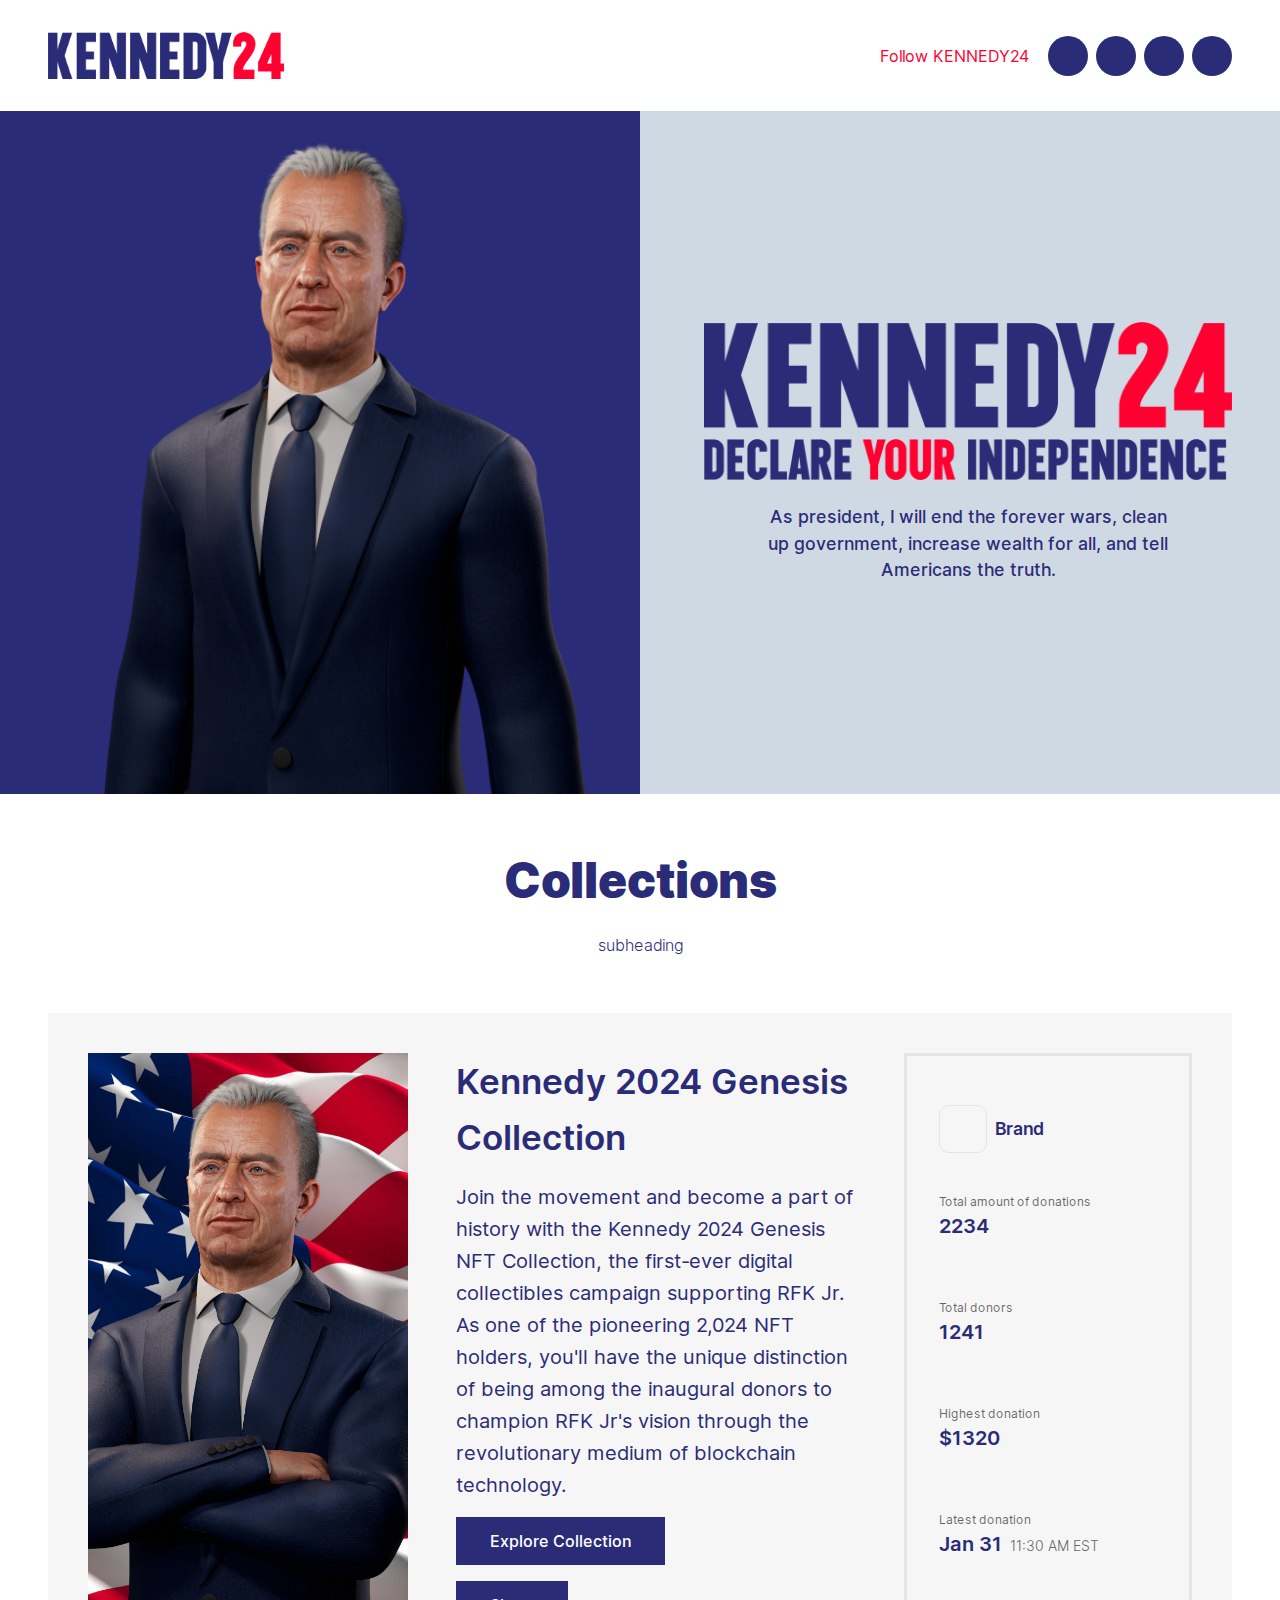
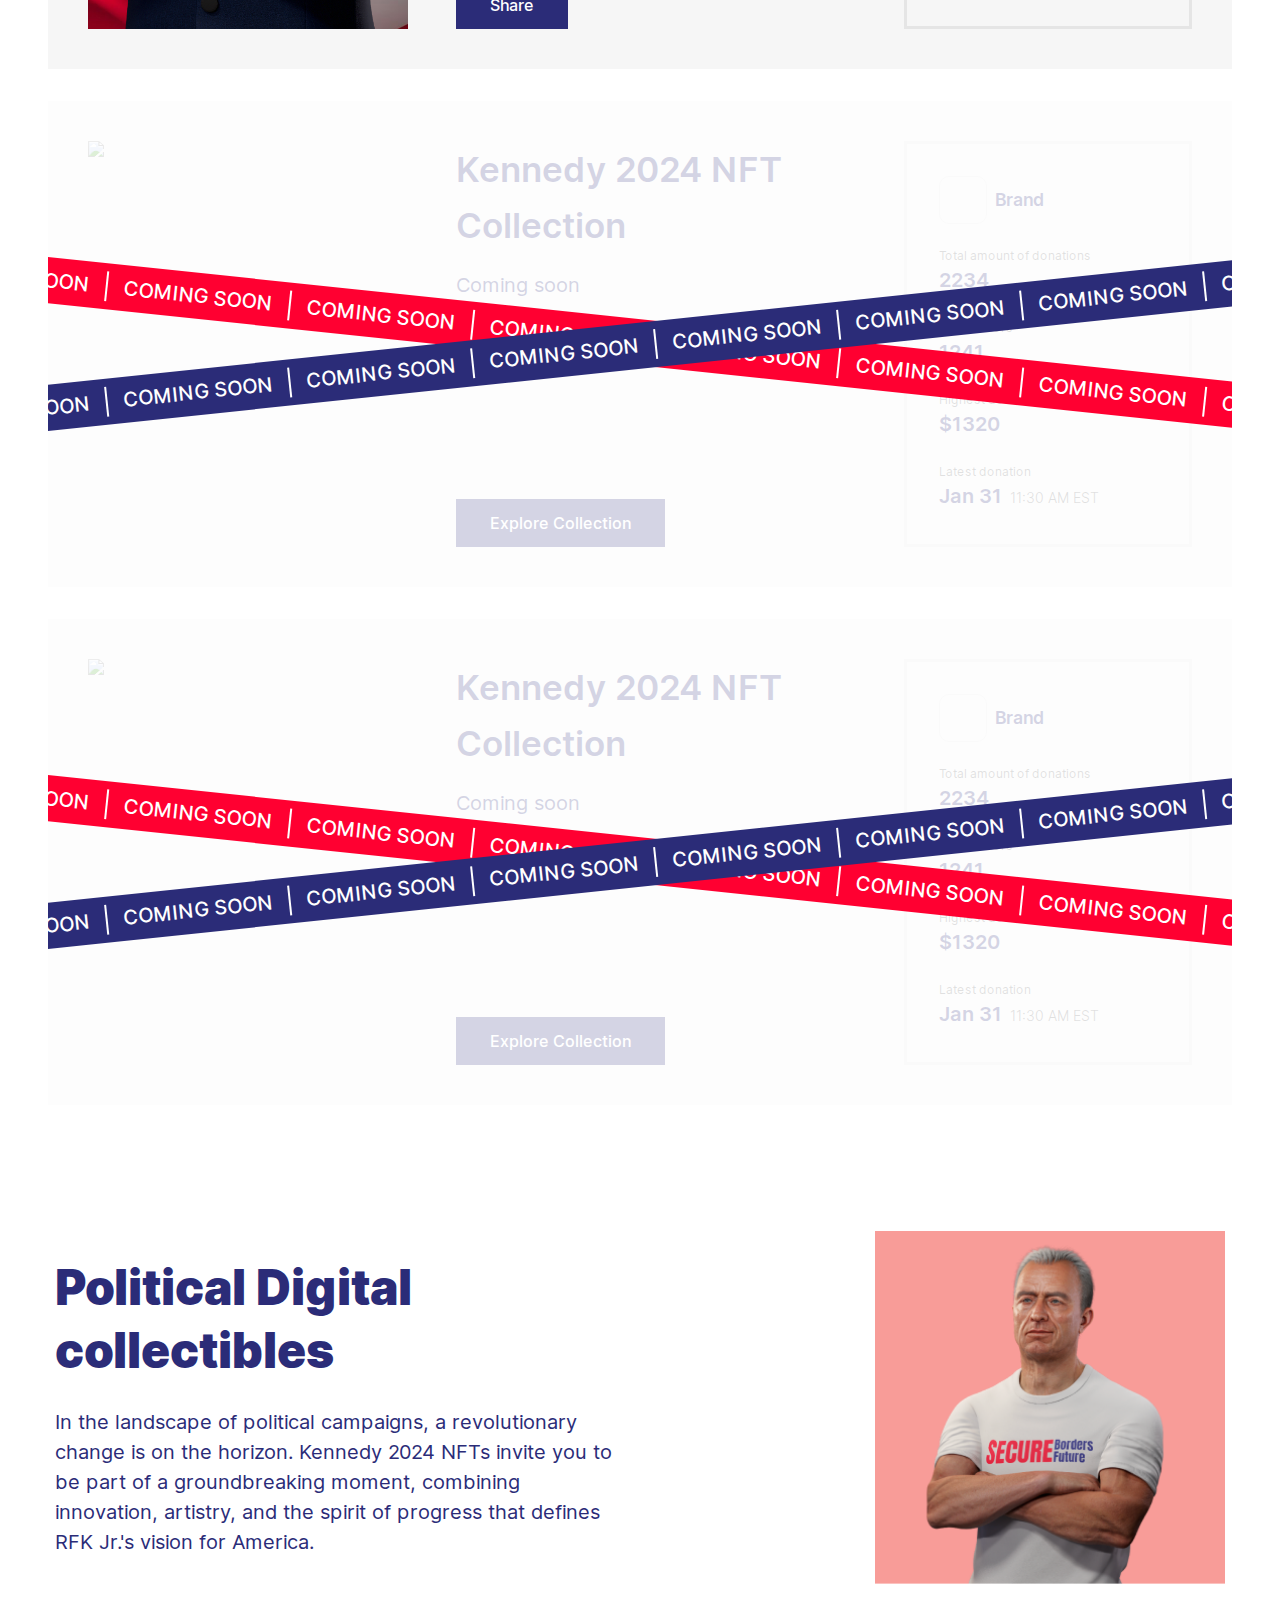
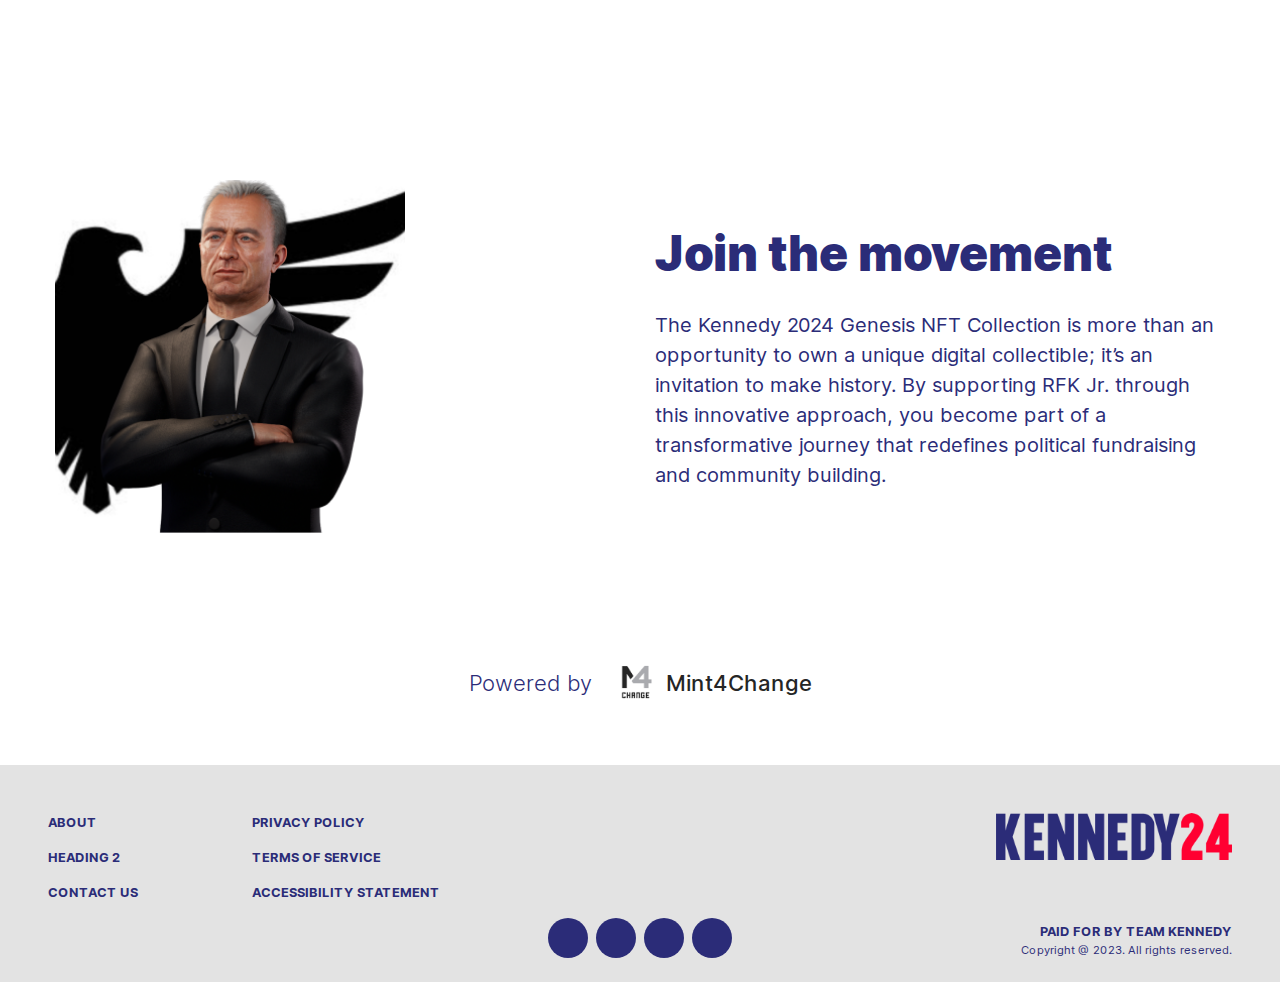
==== index.html @ bbcac697 "initial code" ====
<!DOCTYPE html>
<html lang="en">
<!-- Mirrored from kennedy24.mint4change.com/ by HTTrack Website Copier/3.x [XR&CO'2014], Mon, 29 Jul 2024 08:43:00 GMT -->
<!-- Added by HTTrack -->
<meta http-equiv="content-type" content="text/html;charset=utf-8" /><!-- /Added by HTTrack -->

<head>
    <meta charSet="utf-8" />
    <meta name="viewport" content="width=device-width, initial-scale=1" />
    <link rel="stylesheet" href="_next/static/css/3698d9b2a429bd97.css" data-precedence="next" />
    <title>Kennedy24</title>
    <meta name="description" content="Declare your independence" />
    <link rel="icon" href="favicon.ico" type="image/x-icon" sizes="16x16" />
    <meta name="next-size-adjust" />
</head>

<body class="__className_aaf875">
    <div>
        <header class="py-8 shadow-[0px_0.8px_12px_#DEE2E6] sm:py-4">
            <div class="container flex items-center justify-between"><a href="index.html"><img alt="Logo" loading="lazy"
                        width="236" height="47" decoding="async" data-nimg="1" class="sm:h-8 sm:w-40"
                        style="color:transparent"
                        srcSet="images/logo.png"
                        src="images/logo.png" /></a>
                <div class="flex items-center gap-[18px] sm:flex-col-reverse sm:gap-2">
                    <p class="text-red sm:text-[10px]">Follow KENNEDY24</p>
                    <ul class="flex gap-2 sm:gap-1.5">
                        <li><a class="flex h-10 w-10 items-center justify-center rounded-full bg-primary sm:h-[26px] sm:w-[26px]"
                                target="_blank" href="https://instagram.com/"><span></span></a></li>
                        <li><a class="flex h-10 w-10 items-center justify-center rounded-full bg-primary sm:h-[26px] sm:w-[26px]"
                                target="_blank" href="https://facebook.com/"><span></span></a></li>
                        <li><a class="flex h-10 w-10 items-center justify-center rounded-full bg-primary sm:h-[26px] sm:w-[26px]"
                                target="_blank" href="https://tiktok.com/"><span></span></a></li>
                        <li><a class="flex h-10 w-10 items-center justify-center rounded-full bg-primary sm:h-[26px] sm:w-[26px]"
                                target="_blank" href="https://youtube.com/"><span></span></a></li>
                    </ul>
                </div>
            </div>
        </header>
        <div>
            <section class="relative grid grid-cols-2 sm:grid-cols-1"><img alt="Hero" loading="lazy" width="920"
                    height="912" decoding="async" data-nimg="1" class="w-full" style="color:transparent;background-color: #2B2C78;"
                    srcSet="images/main-hero.png"
                    src="images/main-hero.png" />
                <div class="flex items-center justify-end bg-accent-slate p-12 sm:justify-center sm:p-6">
                    <div class="flex flex-col items-center gap-6"><img alt="Declare Logo" loading="lazy" width="528"
                            height="158" decoding="async" data-nimg="1" style="color:transparent"
                            srcSet="images/hero-logo.png"
                            src="images/hero-logo.png" />
                        <p class="mx-auto max-w-[413px] text-center text-[17.6px] font-medium text-primary">As
                            president, I will end the forever wars, clean up government, increase wealth for all, and
                            tell Americans the truth.</p>
                    </div>
                </div>
            </section>
            <section class="container space-y-14 py-14 sm:py-20">
                <div class="space-y-5">
                    <h1>Collections</h1>
                    <p class="text-center font-light text-primary">subheading</p>
                </div>
                <div class="space-y-8">
                    <div class="relative flex gap-12 bg-gray-400 p-10 lg:flex-col md:px-4 md:-mx-4">
                        <div class="flex gap-12 md:flex-col"><img alt="collection" loading="lazy" width="1094"
                                height="1086" decoding="async" data-nimg="1"
                                class="aspect-[0.8] w-80 flex-shrink-0 object-cover md:mx-auto"
                                style="color:transparent"
                                srcSet="images/main-product.png"
                                src="images/main-product.png" />
                            <div class="flex flex-col gap-4">
                                <p class="text-[35px] font-semibold !leading-[1.6] text-primary">Kennedy 2024 Genesis
                                    Collection</p>
                                <p class="text-xl !leading-[1.6] text-primary">Join the movement and become a part of
                                    history with the Kennedy 2024 Genesis NFT Collection, the first-ever digital
                                    collectibles campaign supporting RFK Jr. As one of the pioneering 2,024 NFT holders,
                                    you&#x27;ll have the unique distinction of being among the inaugural donors to
                                    champion RFK Jr&#x27;s vision through the revolutionary medium of blockchain
                                    technology.</p>
                                <div class="mt-auto space-y-4">
                                    <div class="flex gap-8 md:gap-2"><a class="btn-primary whitespace-nowrap"
                                            href="collections/1.html">Explore Collection</a></div>
                                            <div class="flex gap-8 md:gap-2"><a class="btn-primary whitespace-nowrap"
                                                href="collections/1.html">Share</a></div>
                                </div>
                            </div>
                        </div>
                        <div
                            class="grid w-full max-w-72 flex-shrink-0 gap-6 border-[3px] border-gray-500 p-8 lg:max-w-none lg:grid-cols-2 md:px-4 md:gap-4">
                            <div class="flex items-center gap-2 lg:col-span-2">
                                <div class="h-12 w-12 rounded-[10px] border border-gray-500"></div>
                                <p class="text-[1.1rem] font-semibold text-primary">Brand</p>
                            </div>
                            <div>
                                <p class="attr-title">Total amount of donations</p>
                                <p class="attr-description">2234</p>
                            </div>
                            <div>
                                <p class="attr-title">Total donors</p>
                                <p class="attr-description">1241</p>
                            </div>
                            <div>
                                <p class="attr-title">Highest donation</p>
                                <p class="attr-description">$1320</p>
                            </div>
                            <div>
                                <p class="attr-title">Latest donation</p>
                                <div class="flex items-baseline gap-2">
                                    <p class="attr-description">Jan 31</p>
                                    <p class="text-sm font-light text-[#666]">11:30 AM EST</p>
                                </div>
                            </div>
                        </div>
                    </div>
                    <div class="relative flex gap-12 bg-gray-400 p-10 lg:flex-col md:px-4 md:-mx-4">
                        <div class="absolute inset-0 z-10 overflow-hidden bg-white/80">
                            <div
                                class="absolute top-1/2 flex -translate-x-1/3 -translate-y-1/2 gap-4 py-2 rotate-6 bg-red">
                                <p class="whitespace-nowrap text-[1.25rem] font-medium text-white">COMING SOON</p>
                                <p
                                    class="whitespace-nowrap text-[1.25rem] font-medium text-white border-l-2 border-white pl-4">
                                    COMING SOON</p>
                                <p
                                    class="whitespace-nowrap text-[1.25rem] font-medium text-white border-l-2 border-white pl-4">
                                    COMING SOON</p>
                                <p
                                    class="whitespace-nowrap text-[1.25rem] font-medium text-white border-l-2 border-white pl-4">
                                    COMING SOON</p>
                                <p
                                    class="whitespace-nowrap text-[1.25rem] font-medium text-white border-l-2 border-white pl-4">
                                    COMING SOON</p>
                                <p
                                    class="whitespace-nowrap text-[1.25rem] font-medium text-white border-l-2 border-white pl-4">
                                    COMING SOON</p>
                                <p
                                    class="whitespace-nowrap text-[1.25rem] font-medium text-white border-l-2 border-white pl-4">
                                    COMING SOON</p>
                                <p
                                    class="whitespace-nowrap text-[1.25rem] font-medium text-white border-l-2 border-white pl-4">
                                    COMING SOON</p>
                                <p
                                    class="whitespace-nowrap text-[1.25rem] font-medium text-white border-l-2 border-white pl-4">
                                    COMING SOON</p>
                                <p
                                    class="whitespace-nowrap text-[1.25rem] font-medium text-white border-l-2 border-white pl-4">
                                    COMING SOON</p>
                                <p
                                    class="whitespace-nowrap text-[1.25rem] font-medium text-white border-l-2 border-white pl-4">
                                    COMING SOON</p>
                                <p
                                    class="whitespace-nowrap text-[1.25rem] font-medium text-white border-l-2 border-white pl-4">
                                    COMING SOON</p>
                                <p
                                    class="whitespace-nowrap text-[1.25rem] font-medium text-white border-l-2 border-white pl-4">
                                    COMING SOON</p>
                                <p
                                    class="whitespace-nowrap text-[1.25rem] font-medium text-white border-l-2 border-white pl-4">
                                    COMING SOON</p>
                                <p
                                    class="whitespace-nowrap text-[1.25rem] font-medium text-white border-l-2 border-white pl-4">
                                    COMING SOON</p>
                                <p
                                    class="whitespace-nowrap text-[1.25rem] font-medium text-white border-l-2 border-white pl-4">
                                    COMING SOON</p>
                                <p
                                    class="whitespace-nowrap text-[1.25rem] font-medium text-white border-l-2 border-white pl-4">
                                    COMING SOON</p>
                                <p
                                    class="whitespace-nowrap text-[1.25rem] font-medium text-white border-l-2 border-white pl-4">
                                    COMING SOON</p>
                                <p
                                    class="whitespace-nowrap text-[1.25rem] font-medium text-white border-l-2 border-white pl-4">
                                    COMING SOON</p>
                                <p
                                    class="whitespace-nowrap text-[1.25rem] font-medium text-white border-l-2 border-white pl-4">
                                    COMING SOON</p>
                            </div>
                            <div
                                class="absolute top-1/2 flex -translate-x-1/3 -translate-y-1/2 gap-4 py-2 -rotate-6 bg-primary">
                                <p class="whitespace-nowrap text-[1.25rem] font-medium text-white">COMING SOON</p>
                                <p
                                    class="whitespace-nowrap text-[1.25rem] font-medium text-white border-l-2 border-white pl-4">
                                    COMING SOON</p>
                                <p
                                    class="whitespace-nowrap text-[1.25rem] font-medium text-white border-l-2 border-white pl-4">
                                    COMING SOON</p>
                                <p
                                    class="whitespace-nowrap text-[1.25rem] font-medium text-white border-l-2 border-white pl-4">
                                    COMING SOON</p>
                                <p
                                    class="whitespace-nowrap text-[1.25rem] font-medium text-white border-l-2 border-white pl-4">
                                    COMING SOON</p>
                                <p
                                    class="whitespace-nowrap text-[1.25rem] font-medium text-white border-l-2 border-white pl-4">
                                    COMING SOON</p>
                                <p
                                    class="whitespace-nowrap text-[1.25rem] font-medium text-white border-l-2 border-white pl-4">
                                    COMING SOON</p>
                                <p
                                    class="whitespace-nowrap text-[1.25rem] font-medium text-white border-l-2 border-white pl-4">
                                    COMING SOON</p>
                                <p
                                    class="whitespace-nowrap text-[1.25rem] font-medium text-white border-l-2 border-white pl-4">
                                    COMING SOON</p>
                                <p
                                    class="whitespace-nowrap text-[1.25rem] font-medium text-white border-l-2 border-white pl-4">
                                    COMING SOON</p>
                                <p
                                    class="whitespace-nowrap text-[1.25rem] font-medium text-white border-l-2 border-white pl-4">
                                    COMING SOON</p>
                                <p
                                    class="whitespace-nowrap text-[1.25rem] font-medium text-white border-l-2 border-white pl-4">
                                    COMING SOON</p>
                                <p
                                    class="whitespace-nowrap text-[1.25rem] font-medium text-white border-l-2 border-white pl-4">
                                    COMING SOON</p>
                                <p
                                    class="whitespace-nowrap text-[1.25rem] font-medium text-white border-l-2 border-white pl-4">
                                    COMING SOON</p>
                                <p
                                    class="whitespace-nowrap text-[1.25rem] font-medium text-white border-l-2 border-white pl-4">
                                    COMING SOON</p>
                                <p
                                    class="whitespace-nowrap text-[1.25rem] font-medium text-white border-l-2 border-white pl-4">
                                    COMING SOON</p>
                                <p
                                    class="whitespace-nowrap text-[1.25rem] font-medium text-white border-l-2 border-white pl-4">
                                    COMING SOON</p>
                                <p
                                    class="whitespace-nowrap text-[1.25rem] font-medium text-white border-l-2 border-white pl-4">
                                    COMING SOON</p>
                                <p
                                    class="whitespace-nowrap text-[1.25rem] font-medium text-white border-l-2 border-white pl-4">
                                    COMING SOON</p>
                                <p
                                    class="whitespace-nowrap text-[1.25rem] font-medium text-white border-l-2 border-white pl-4">
                                    COMING SOON</p>
                            </div>
                        </div>
                        <div class="flex gap-12 md:flex-col"><img alt="collection" loading="lazy" width="599"
                                height="464" decoding="async" data-nimg="1"
                                class="aspect-[0.8] w-80 flex-shrink-0 object-cover md:mx-auto"
                                style="color:transparent"
                                srcSet="/_next/image?url=%2F_next%2Fstatic%2Fmedia%2Fpreview.453eca14.png&amp;w=640&amp;q=75 1x, /_next/image?url=%2F_next%2Fstatic%2Fmedia%2Fpreview.453eca14.png&amp;w=1200&amp;q=75 2x"
                                src="_next/preview686d.png?url=%2F_next%2Fstatic%2Fmedia%2Fpreview.453eca14.png&amp;w=1200&amp;q=75" />
                            <div class="flex flex-col gap-4">
                                <p class="text-[35px] font-semibold !leading-[1.6] text-primary">Kennedy 2024 NFT Collection
                                </p>
                                <p class="text-xl !leading-[1.6] text-primary">Coming soon</p>
                                <div class="mt-auto space-y-4">
                                    <div class="flex gap-8 md:gap-2"><a class="btn-primary whitespace-nowrap"
                                            href="collections/1.html">Explore Collection</a></div>
                                </div>
                            </div>
                        </div>
                        <div
                            class="grid w-full max-w-72 flex-shrink-0 gap-6 border-[3px] border-gray-500 p-8 lg:max-w-none lg:grid-cols-2 md:px-4 md:gap-4">
                            <div class="flex items-center gap-2 lg:col-span-2">
                                <div class="h-12 w-12 rounded-[10px] border border-gray-500"></div>
                                <p class="text-[1.1rem] font-semibold text-primary">Brand</p>
                            </div>
                            <div>
                                <p class="attr-title">Total amount of donations</p>
                                <p class="attr-description">2234</p>
                            </div>
                            <div>
                                <p class="attr-title">Total donors</p>
                                <p class="attr-description">1241</p>
                            </div>
                            <div>
                                <p class="attr-title">Highest donation</p>
                                <p class="attr-description">$1320</p>
                            </div>
                            <div>
                                <p class="attr-title">Latest donation</p>
                                <div class="flex items-baseline gap-2">
                                    <p class="attr-description">Jan 31</p>
                                    <p class="text-sm font-light text-[#666]">11:30 AM EST</p>
                                </div>
                            </div>
                        </div>
                    </div>
                    <div class="relative flex gap-12 bg-gray-400 p-10 lg:flex-col md:px-4 md:-mx-4">
                        <div class="absolute inset-0 z-10 overflow-hidden bg-white/80">
                            <div
                                class="absolute top-1/2 flex -translate-x-1/3 -translate-y-1/2 gap-4 py-2 rotate-6 bg-red">
                                <p class="whitespace-nowrap text-[1.25rem] font-medium text-white">COMING SOON</p>
                                <p
                                    class="whitespace-nowrap text-[1.25rem] font-medium text-white border-l-2 border-white pl-4">
                                    COMING SOON</p>
                                <p
                                    class="whitespace-nowrap text-[1.25rem] font-medium text-white border-l-2 border-white pl-4">
                                    COMING SOON</p>
                                <p
                                    class="whitespace-nowrap text-[1.25rem] font-medium text-white border-l-2 border-white pl-4">
                                    COMING SOON</p>
                                <p
                                    class="whitespace-nowrap text-[1.25rem] font-medium text-white border-l-2 border-white pl-4">
                                    COMING SOON</p>
                                <p
                                    class="whitespace-nowrap text-[1.25rem] font-medium text-white border-l-2 border-white pl-4">
                                    COMING SOON</p>
                                <p
                                    class="whitespace-nowrap text-[1.25rem] font-medium text-white border-l-2 border-white pl-4">
                                    COMING SOON</p>
                                <p
                                    class="whitespace-nowrap text-[1.25rem] font-medium text-white border-l-2 border-white pl-4">
                                    COMING SOON</p>
                                <p
                                    class="whitespace-nowrap text-[1.25rem] font-medium text-white border-l-2 border-white pl-4">
                                    COMING SOON</p>
                                <p
                                    class="whitespace-nowrap text-[1.25rem] font-medium text-white border-l-2 border-white pl-4">
                                    COMING SOON</p>
                                <p
                                    class="whitespace-nowrap text-[1.25rem] font-medium text-white border-l-2 border-white pl-4">
                                    COMING SOON</p>
                                <p
                                    class="whitespace-nowrap text-[1.25rem] font-medium text-white border-l-2 border-white pl-4">
                                    COMING SOON</p>
                                <p
                                    class="whitespace-nowrap text-[1.25rem] font-medium text-white border-l-2 border-white pl-4">
                                    COMING SOON</p>
                                <p
                                    class="whitespace-nowrap text-[1.25rem] font-medium text-white border-l-2 border-white pl-4">
                                    COMING SOON</p>
                                <p
                                    class="whitespace-nowrap text-[1.25rem] font-medium text-white border-l-2 border-white pl-4">
                                    COMING SOON</p>
                                <p
                                    class="whitespace-nowrap text-[1.25rem] font-medium text-white border-l-2 border-white pl-4">
                                    COMING SOON</p>
                                <p
                                    class="whitespace-nowrap text-[1.25rem] font-medium text-white border-l-2 border-white pl-4">
                                    COMING SOON</p>
                                <p
                                    class="whitespace-nowrap text-[1.25rem] font-medium text-white border-l-2 border-white pl-4">
                                    COMING SOON</p>
                                <p
                                    class="whitespace-nowrap text-[1.25rem] font-medium text-white border-l-2 border-white pl-4">
                                    COMING SOON</p>
                                <p
                                    class="whitespace-nowrap text-[1.25rem] font-medium text-white border-l-2 border-white pl-4">
                                    COMING SOON</p>
                            </div>
                            <div
                                class="absolute top-1/2 flex -translate-x-1/3 -translate-y-1/2 gap-4 py-2 -rotate-6 bg-primary">
                                <p class="whitespace-nowrap text-[1.25rem] font-medium text-white">COMING SOON</p>
                                <p
                                    class="whitespace-nowrap text-[1.25rem] font-medium text-white border-l-2 border-white pl-4">
                                    COMING SOON</p>
                                <p
                                    class="whitespace-nowrap text-[1.25rem] font-medium text-white border-l-2 border-white pl-4">
                                    COMING SOON</p>
                                <p
                                    class="whitespace-nowrap text-[1.25rem] font-medium text-white border-l-2 border-white pl-4">
                                    COMING SOON</p>
                                <p
                                    class="whitespace-nowrap text-[1.25rem] font-medium text-white border-l-2 border-white pl-4">
                                    COMING SOON</p>
                                <p
                                    class="whitespace-nowrap text-[1.25rem] font-medium text-white border-l-2 border-white pl-4">
                                    COMING SOON</p>
                                <p
                                    class="whitespace-nowrap text-[1.25rem] font-medium text-white border-l-2 border-white pl-4">
                                    COMING SOON</p>
                                <p
                                    class="whitespace-nowrap text-[1.25rem] font-medium text-white border-l-2 border-white pl-4">
                                    COMING SOON</p>
                                <p
                                    class="whitespace-nowrap text-[1.25rem] font-medium text-white border-l-2 border-white pl-4">
                                    COMING SOON</p>
                                <p
                                    class="whitespace-nowrap text-[1.25rem] font-medium text-white border-l-2 border-white pl-4">
                                    COMING SOON</p>
                                <p
                                    class="whitespace-nowrap text-[1.25rem] font-medium text-white border-l-2 border-white pl-4">
                                    COMING SOON</p>
                                <p
                                    class="whitespace-nowrap text-[1.25rem] font-medium text-white border-l-2 border-white pl-4">
                                    COMING SOON</p>
                                <p
                                    class="whitespace-nowrap text-[1.25rem] font-medium text-white border-l-2 border-white pl-4">
                                    COMING SOON</p>
                                <p
                                    class="whitespace-nowrap text-[1.25rem] font-medium text-white border-l-2 border-white pl-4">
                                    COMING SOON</p>
                                <p
                                    class="whitespace-nowrap text-[1.25rem] font-medium text-white border-l-2 border-white pl-4">
                                    COMING SOON</p>
                                <p
                                    class="whitespace-nowrap text-[1.25rem] font-medium text-white border-l-2 border-white pl-4">
                                    COMING SOON</p>
                                <p
                                    class="whitespace-nowrap text-[1.25rem] font-medium text-white border-l-2 border-white pl-4">
                                    COMING SOON</p>
                                <p
                                    class="whitespace-nowrap text-[1.25rem] font-medium text-white border-l-2 border-white pl-4">
                                    COMING SOON</p>
                                <p
                                    class="whitespace-nowrap text-[1.25rem] font-medium text-white border-l-2 border-white pl-4">
                                    COMING SOON</p>
                                <p
                                    class="whitespace-nowrap text-[1.25rem] font-medium text-white border-l-2 border-white pl-4">
                                    COMING SOON</p>
                            </div>
                        </div>
                        <div class="flex gap-12 md:flex-col"><img alt="collection" loading="lazy" width="599"
                                height="464" decoding="async" data-nimg="1"
                                class="aspect-[0.8] w-80 flex-shrink-0 object-cover md:mx-auto"
                                style="color:transparent"
                                srcSet="/_next/image?url=%2F_next%2Fstatic%2Fmedia%2Fpreview.453eca14.png&amp;w=640&amp;q=75 1x, /_next/image?url=%2F_next%2Fstatic%2Fmedia%2Fpreview.453eca14.png&amp;w=1200&amp;q=75 2x"
                                src="_next/preview686d.png?url=%2F_next%2Fstatic%2Fmedia%2Fpreview.453eca14.png&amp;w=1200&amp;q=75" />
                            <div class="flex flex-col gap-4">
                                <p class="text-[35px] font-semibold !leading-[1.6] text-primary">Kennedy 2024 NFT Collection
                                </p>
                                <p class="text-xl !leading-[1.6] text-primary">Coming soon</p>
                                <div class="mt-auto space-y-4">
                                    <div class="flex gap-8 md:gap-2"><a class="btn-primary whitespace-nowrap"
                                            href="collections/1.html">Explore Collection</a></div>
                                </div>
                            </div>
                        </div>
                        <div
                            class="grid w-full max-w-72 flex-shrink-0 gap-6 border-[3px] border-gray-500 p-8 lg:max-w-none lg:grid-cols-2 md:px-4 md:gap-4">
                            <div class="flex items-center gap-2 lg:col-span-2">
                                <div class="h-12 w-12 rounded-[10px] border border-gray-500"></div>
                                <p class="text-[1.1rem] font-semibold text-primary">Brand</p>
                            </div>
                            <div>
                                <p class="attr-title">Total amount of donations</p>
                                <p class="attr-description">2234</p>
                            </div>
                            <div>
                                <p class="attr-title">Total donors</p>
                                <p class="attr-description">1241</p>
                            </div>
                            <div>
                                <p class="attr-title">Highest donation</p>
                                <p class="attr-description">$1320</p>
                            </div>
                            <div>
                                <p class="attr-title">Latest donation</p>
                                <div class="flex items-baseline gap-2">
                                    <p class="attr-description">Jan 31</p>
                                    <p class="text-sm font-light text-[#666]">11:30 AM EST</p>
                                </div>
                            </div>
                        </div>
                    </div>
                </div>
            </section>
            <section class="container !max-w-[1266px] space-y-14 md:space-y-20">
                <div class="flex gap-[30px] py-[70px] md:flex-col-reverse md:py-0">
                    <div class="flex basis-1/2 flex-col justify-center space-y-[25px]">
                        <h1 class="text-left">Political Digital collectibles</h1>
                        <p class="text-[1.25rem] text-primary">In the landscape of political campaigns, a revolutionary change is on the horizon. Kennedy 2024  NFTs invite you to be part of a groundbreaking moment, combining innovation, artistry, and the spirit of progress that defines RFK Jr.'s vision for America.</p>
                    </div>
                    <div class="flex basis-1/2 flex-col justify-center md:items-center items-end"><img alt="Placeholder"
                            loading="lazy" width="350" height="350" decoding="async" data-nimg="1" class="sm:w-full"
                            style="color:transparent"
                            srcSet="images/political.png"
                            src="images/political.png" />
                    </div>
                </div>
                <div class="flex gap-[30px] py-[70px] md:flex-col-reverse md:py-0 flex-row-reverse">
                    <div class="flex basis-1/2 flex-col justify-center space-y-[25px]">
                        <h1 class="text-left">Join the movement</h1>
                        <p class="text-[1.25rem] text-primary">The Kennedy 2024 Genesis NFT Collection is more than an opportunity to own a unique digital collectible; it’s an invitation to make history. By supporting RFK Jr. through this innovative approach, you become part of a transformative journey that redefines political fundraising and community building.</p>
                    </div>
                    <div class="flex basis-1/2 flex-col justify-center md:items-center"><img alt="Placeholder"
                            loading="lazy" width="350" height="350" decoding="async" data-nimg="1" class="sm:w-full"
                            style="color:transparent"
                            srcSet="images/movement.png"
                            src="images/movement.png" />
                    </div>
                </div>
            </section>
            <div class="mx-auto flex w-fit items-center gap-[18px] py-14 md:pb-8">
                <p class="text-[22px] font-light text-primary">Powered by</p>
                <div class="flex items-center gap-1.5"><img alt="M4Logo" loading="lazy" width="50" height="50"
                        decoding="async" data-nimg="1" style="color:transparent"
                        srcSet="images/m4.png"
                        src="images/m4.png" />
                    <p class="text-[22px] font-medium text-[#252525]">Mint4Change</p>
                </div>
            </div>
        </div>
        <footer class="bg-gray-600 pb-6 pt-12">
            <div class="container space-y-4 sm:space-y-16">
                <div class="flex items-start justify-between gap-8 sm:flex-col-reverse">
                    <ul class="grid grid-flow-col grid-cols-2 grid-rows-3 gap-4 sm:gap-x-0"><a
                            class="w-fit whitespace-nowrap text-[0.8rem] font-bold text-primary" target="_blank"
                            href="about.html">ABOUT</a><a
                            class="w-fit whitespace-nowrap text-[0.8rem] font-bold text-primary" target="_blank"
                            href="heading.html">HEADING 2</a><a
                            class="w-fit whitespace-nowrap text-[0.8rem] font-bold text-primary" target="_blank"
                            href="contact.html">CONTACT US</a><a
                            class="w-fit whitespace-nowrap text-[0.8rem] font-bold text-primary" target="_blank"
                            href="privacy-policy.html">PRIVACY POLICY</a><a
                            class="w-fit whitespace-nowrap text-[0.8rem] font-bold text-primary" target="_blank"
                            href="terms-of-service.html">TERMS OF SERVICE</a><a
                            class="w-fit whitespace-nowrap text-[0.8rem] font-bold text-primary" target="_blank"
                            href="accessibility-statement.html">ACCESSIBILITY STATEMENT</a></ul><img alt="Logo"
                        loading="lazy" width="236" height="47" decoding="async" data-nimg="1" style="color:transparent"
                        srcSet="images/logo.png"
                        src="images/logo.png" />
                </div>
                <div class="flex items-end justify-between sm:flex-col sm:items-start">
                    <div class="invisible sm:hidden">
                        <p class="text-right text-[12.8px] font-bold text-primary sm:text-left">PAID FOR BY TEAM KENNEDY
                        </p>
                        <p class="text-right text-[11.2px] text-primary sm:text-left">Copyright @ 2023. All rights
                            reserved.</p>
                    </div>
                    <ul class="flex gap-2 sm:gap-1.5">
                        <li><a class="flex h-10 w-10 items-center justify-center rounded-full bg-primary sm:h-[26px] sm:w-[26px]"
                                target="_blank" href="https://instagram.com/"><span></span></a></li>
                        <li><a class="flex h-10 w-10 items-center justify-center rounded-full bg-primary sm:h-[26px] sm:w-[26px]"
                                target="_blank" href="https://facebook.com/"><span></span></a></li>
                        <li><a class="flex h-10 w-10 items-center justify-center rounded-full bg-primary sm:h-[26px] sm:w-[26px]"
                                target="_blank" href="https://tiktok.com/"><span></span></a></li>
                        <li><a class="flex h-10 w-10 items-center justify-center rounded-full bg-primary sm:h-[26px] sm:w-[26px]"
                                target="_blank" href="https://youtube.com/"><span></span></a></li>
                    </ul>
                    <div class="sm:pl-4 sm:pt-4">
                        <p class="text-right text-[12.8px] font-bold text-primary sm:text-left">PAID FOR BY TEAM KENNEDY
                        </p>
                        <p class="text-right text-[11.2px] text-primary sm:text-left">Copyright @ 2023. All rights
                            reserved.</p>
                    </div>
                </div>
            </div>
        </footer>
    </div>
</body>
</html>
---- _next/static/css/3698d9b2a429bd97.css ----
/*
! tailwindcss v3.4.1 | MIT License | https://tailwindcss.com
*/*,:after,:before{box-sizing:border-box;border:0 solid #e5e7eb}:after,:before{--tw-content:""}:host,html{line-height:1.5;-webkit-text-size-adjust:100%;-moz-tab-size:4;-o-tab-size:4;tab-size:4;font-family:ui-sans-serif,system-ui,sans-serif,Apple Color Emoji,Segoe UI Emoji,Segoe UI Symbol,Noto Color Emoji;font-feature-settings:normal;font-variation-settings:normal;-webkit-tap-highlight-color:transparent}body{margin:0;line-height:inherit}hr{height:0;color:inherit;border-top-width:1px}abbr:where([title]){-webkit-text-decoration:underline dotted;text-decoration:underline dotted}h1,h2,h3,h4,h5,h6{font-size:inherit;font-weight:inherit}a{color:inherit;text-decoration:inherit}b,strong{font-weight:bolder}code,kbd,pre,samp{font-family:ui-monospace,SFMono-Regular,Menlo,Monaco,Consolas,Liberation Mono,Courier New,monospace;font-feature-settings:normal;font-variation-settings:normal;font-size:1em}small{font-size:80%}sub,sup{font-size:75%;line-height:0;position:relative;vertical-align:baseline}sub{bottom:-.25em}sup{top:-.5em}table{text-indent:0;border-color:inherit;border-collapse:collapse}button,input,optgroup,select,textarea{font-family:inherit;font-feature-settings:inherit;font-variation-settings:inherit;font-size:100%;font-weight:inherit;line-height:inherit;color:inherit;margin:0;padding:0}button,select{text-transform:none}[type=button],[type=reset],[type=submit],button{-webkit-appearance:button;background-color:transparent;background-image:none}:-moz-focusring{outline:auto}:-moz-ui-invalid{box-shadow:none}progress{vertical-align:baseline}::-webkit-inner-spin-button,::-webkit-outer-spin-button{height:auto}[type=search]{-webkit-appearance:textfield;outline-offset:-2px}::-webkit-search-decoration{-webkit-appearance:none}::-webkit-file-upload-button{-webkit-appearance:button;font:inherit}summary{display:list-item}blockquote,dd,dl,figure,h1,h2,h3,h4,h5,h6,hr,p,pre{margin:0}fieldset{margin:0}fieldset,legend{padding:0}menu,ol,ul{list-style:none;margin:0;padding:0}dialog{padding:0}textarea{resize:vertical}input::-moz-placeholder,textarea::-moz-placeholder{opacity:1;color:#f6f6f6}input::placeholder,textarea::placeholder{opacity:1;color:#f6f6f6}[role=button],button{cursor:pointer}:disabled{cursor:default}audio,canvas,embed,iframe,img,object,svg,video{display:block;vertical-align:middle}img,video{max-width:100%;height:auto}[hidden]{display:none}*,:after,:before{--tw-border-spacing-x:0;--tw-border-spacing-y:0;--tw-translate-x:0;--tw-translate-y:0;--tw-rotate:0;--tw-skew-x:0;--tw-skew-y:0;--tw-scale-x:1;--tw-scale-y:1;--tw-pan-x: ;--tw-pan-y: ;--tw-pinch-zoom: ;--tw-scroll-snap-strictness:proximity;--tw-gradient-from-position: ;--tw-gradient-via-position: ;--tw-gradient-to-position: ;--tw-ordinal: ;--tw-slashed-zero: ;--tw-numeric-figure: ;--tw-numeric-spacing: ;--tw-numeric-fraction: ;--tw-ring-inset: ;--tw-ring-offset-width:0px;--tw-ring-offset-color:#fff;--tw-ring-color:rgba(59,130,246,.5);--tw-ring-offset-shadow:0 0 #0000;--tw-ring-shadow:0 0 #0000;--tw-shadow:0 0 #0000;--tw-shadow-colored:0 0 #0000;--tw-blur: ;--tw-brightness: ;--tw-contrast: ;--tw-grayscale: ;--tw-hue-rotate: ;--tw-invert: ;--tw-saturate: ;--tw-sepia: ;--tw-drop-shadow: ;--tw-backdrop-blur: ;--tw-backdrop-brightness: ;--tw-backdrop-contrast: ;--tw-backdrop-grayscale: ;--tw-backdrop-hue-rotate: ;--tw-backdrop-invert: ;--tw-backdrop-opacity: ;--tw-backdrop-saturate: ;--tw-backdrop-sepia: }::backdrop{--tw-border-spacing-x:0;--tw-border-spacing-y:0;--tw-translate-x:0;--tw-translate-y:0;--tw-rotate:0;--tw-skew-x:0;--tw-skew-y:0;--tw-scale-x:1;--tw-scale-y:1;--tw-pan-x: ;--tw-pan-y: ;--tw-pinch-zoom: ;--tw-scroll-snap-strictness:proximity;--tw-gradient-from-position: ;--tw-gradient-via-position: ;--tw-gradient-to-position: ;--tw-ordinal: ;--tw-slashed-zero: ;--tw-numeric-figure: ;--tw-numeric-spacing: ;--tw-numeric-fraction: ;--tw-ring-inset: ;--tw-ring-offset-width:0px;--tw-ring-offset-color:#fff;--tw-ring-color:rgba(59,130,246,.5);--tw-ring-offset-shadow:0 0 #0000;--tw-ring-shadow:0 0 #0000;--tw-shadow:0 0 #0000;--tw-shadow-colored:0 0 #0000;--tw-blur: ;--tw-brightness: ;--tw-contrast: ;--tw-grayscale: ;--tw-hue-rotate: ;--tw-invert: ;--tw-saturate: ;--tw-sepia: ;--tw-drop-shadow: ;--tw-backdrop-blur: ;--tw-backdrop-brightness: ;--tw-backdrop-contrast: ;--tw-backdrop-grayscale: ;--tw-backdrop-hue-rotate: ;--tw-backdrop-invert: ;--tw-backdrop-opacity: ;--tw-backdrop-saturate: ;--tw-backdrop-sepia: }.sr-only{position:absolute;width:1px;height:1px;padding:0;margin:-1px;overflow:hidden;clip:rect(0,0,0,0);white-space:nowrap;border-width:0}.pointer-events-none{pointer-events:none}.pointer-events-auto{pointer-events:auto}.invisible{visibility:hidden}.fixed{position:fixed}.absolute{position:absolute}.relative{position:relative}.inset-0{inset:0}.inset-x-0{left:0;right:0}.inset-y-0{top:0;bottom:0}.bottom-0{bottom:0}.bottom-\[50px\]{bottom:50px}.left-0{left:0}.left-\[50\%\]{left:50%}.right-0{right:0}.right-1{right:.25rem}.right-4{right:1rem}.top-0{top:0}.top-1{top:.25rem}.top-1\/2{top:50%}.top-4{top:1rem}.top-\[50\%\]{top:50%}.z-10{z-index:10}.z-50{z-index:50}.z-\[100\]{z-index:100}.mx-auto{margin-left:auto;margin-right:auto}.my-6{margin-top:1.5rem;margin-bottom:1.5rem}.my-8{margin-top:2rem;margin-bottom:2rem}.mb-4{margin-bottom:1rem}.mr-2{margin-right:.5rem}.mt-12{margin-top:3rem}.mt-16{margin-top:4rem}.mt-2{margin-top:.5rem}.mt-3{margin-top:.75rem}.mt-36{margin-top:9rem}.mt-4{margin-top:1rem}.mt-6{margin-top:1.5rem}.mt-8{margin-top:2rem}.mt-auto{margin-top:auto}.block{display:block}.flex{display:flex}.inline-flex{display:inline-flex}.grid{display:grid}.aspect-\[0\.8\]{aspect-ratio:.8}.aspect-square{aspect-ratio:1/1}.h-10{height:2.5rem}.h-12{height:3rem}.h-4{height:1rem}.h-5{height:1.25rem}.h-6{height:1.5rem}.h-7{height:1.75rem}.h-8{height:2rem}.h-9{height:2.25rem}.h-96{height:24rem}.h-\[0\.5px\]{height:.5px}.h-full{height:100%}.max-h-screen{max-height:100vh}.min-h-\[16px\]{min-height:16px}.min-h-screen{min-height:100vh}.w-1\/2{width:50%}.w-1\/4{width:25%}.w-10{width:2.5rem}.w-12{width:3rem}.w-2\/5{width:40%}.w-3\/4{width:75%}.w-3\/5{width:60%}.w-4{width:1rem}.w-6{width:1.5rem}.w-80{width:20rem}.w-9{width:2.25rem}.w-\[1px\]{width:1px}.w-fit{width:-moz-fit-content;width:fit-content}.w-full{width:100%}.min-w-20{min-width:5rem}.\!max-w-\[1266px\]{max-width:1266px!important}.max-w-72{max-width:18rem}.max-w-\[300px\]{max-width:300px}.max-w-\[413px\]{max-width:413px}.max-w-\[440px\]{max-width:440px}.max-w-lg{max-width:32rem}.max-w-md{max-width:28rem}.flex-shrink-0,.shrink-0{flex-shrink:0}.basis-1\/2{flex-basis:50%}.-translate-x-1\/2{--tw-translate-x:-50%}.-translate-x-1\/2,.-translate-x-1\/3{transform:translate(var(--tw-translate-x),var(--tw-translate-y)) rotate(var(--tw-rotate)) skewX(var(--tw-skew-x)) skewY(var(--tw-skew-y)) scaleX(var(--tw-scale-x)) scaleY(var(--tw-scale-y))}.-translate-x-1\/3{--tw-translate-x:-33.333333%}.-translate-y-1\/2{--tw-translate-y:-50%}.-translate-y-1\/2,.translate-x-\[-50\%\]{transform:translate(var(--tw-translate-x),var(--tw-translate-y)) rotate(var(--tw-rotate)) skewX(var(--tw-skew-x)) skewY(var(--tw-skew-y)) scaleX(var(--tw-scale-x)) scaleY(var(--tw-scale-y))}.translate-x-\[-50\%\]{--tw-translate-x:-50%}.translate-y-\[-50\%\]{--tw-translate-y:-50%}.-rotate-6,.translate-y-\[-50\%\]{transform:translate(var(--tw-translate-x),var(--tw-translate-y)) rotate(var(--tw-rotate)) skewX(var(--tw-skew-x)) skewY(var(--tw-skew-y)) scaleX(var(--tw-scale-x)) scaleY(var(--tw-scale-y))}.-rotate-6{--tw-rotate:-6deg}.rotate-6{--tw-rotate:6deg;transform:translate(var(--tw-translate-x),var(--tw-translate-y)) rotate(var(--tw-rotate)) skewX(var(--tw-skew-x)) skewY(var(--tw-skew-y)) scaleX(var(--tw-scale-x)) scaleY(var(--tw-scale-y))}@keyframes pulse{50%{opacity:.5}}.animate-pulse{animation:pulse 2s cubic-bezier(.4,0,.6,1) infinite}@keyframes spin{to{transform:rotate(1turn)}}.animate-spin{animation:spin 1s linear infinite}.cursor-pointer{cursor:pointer}.grid-flow-col{grid-auto-flow:column}.grid-cols-2{grid-template-columns:repeat(2,minmax(0,1fr))}.grid-cols-3{grid-template-columns:repeat(3,minmax(0,1fr))}.grid-rows-3{grid-template-rows:repeat(3,minmax(0,1fr))}.flex-row{flex-direction:row}.flex-row-reverse{flex-direction:row-reverse}.flex-col{flex-direction:column}.flex-col-reverse{flex-direction:column-reverse}.flex-wrap{flex-wrap:wrap}.items-start{align-items:flex-start}.items-end{align-items:flex-end}.items-center{align-items:center}.items-baseline{align-items:baseline}.justify-end{justify-content:flex-end}.justify-center{justify-content:center}.justify-between{justify-content:space-between}.gap-1{gap:.25rem}.gap-1\.5{gap:.375rem}.gap-12{gap:3rem}.gap-2{gap:.5rem}.gap-20{gap:5rem}.gap-3{gap:.75rem}.gap-3\.5{gap:.875rem}.gap-4{gap:1rem}.gap-5{gap:1.25rem}.gap-6{gap:1.5rem}.gap-8{gap:2rem}.gap-\[18px\]{gap:18px}.gap-\[30px\]{gap:30px}.gap-x-10{-moz-column-gap:2.5rem;column-gap:2.5rem}.gap-y-4{row-gap:1rem}.space-x-2>:not([hidden])~:not([hidden]){--tw-space-x-reverse:0;margin-right:calc(.5rem * var(--tw-space-x-reverse));margin-left:calc(.5rem * calc(1 - var(--tw-space-x-reverse)))}.space-x-3>:not([hidden])~:not([hidden]){--tw-space-x-reverse:0;margin-right:calc(.75rem * var(--tw-space-x-reverse));margin-left:calc(.75rem * calc(1 - var(--tw-space-x-reverse)))}.space-y-0>:not([hidden])~:not([hidden]){--tw-space-y-reverse:0;margin-top:calc(0px * calc(1 - var(--tw-space-y-reverse)));margin-bottom:calc(0px * var(--tw-space-y-reverse))}.space-y-1>:not([hidden])~:not([hidden]){--tw-space-y-reverse:0;margin-top:calc(.25rem * calc(1 - var(--tw-space-y-reverse)));margin-bottom:calc(.25rem * var(--tw-space-y-reverse))}.space-y-1\.5>:not([hidden])~:not([hidden]){--tw-space-y-reverse:0;margin-top:calc(.375rem * calc(1 - var(--tw-space-y-reverse)));margin-bottom:calc(.375rem * var(--tw-space-y-reverse))}.space-y-10>:not([hidden])~:not([hidden]){--tw-space-y-reverse:0;margin-top:calc(2.5rem * calc(1 - var(--tw-space-y-reverse)));margin-bottom:calc(2.5rem * var(--tw-space-y-reverse))}.space-y-14>:not([hidden])~:not([hidden]){--tw-space-y-reverse:0;margin-top:calc(3.5rem * calc(1 - var(--tw-space-y-reverse)));margin-bottom:calc(3.5rem * var(--tw-space-y-reverse))}.space-y-2>:not([hidden])~:not([hidden]){--tw-space-y-reverse:0;margin-top:calc(.5rem * calc(1 - var(--tw-space-y-reverse)));margin-bottom:calc(.5rem * var(--tw-space-y-reverse))}.space-y-3>:not([hidden])~:not([hidden]){--tw-space-y-reverse:0;margin-top:calc(.75rem * calc(1 - var(--tw-space-y-reverse)));margin-bottom:calc(.75rem * var(--tw-space-y-reverse))}.space-y-4>:not([hidden])~:not([hidden]){--tw-space-y-reverse:0;margin-top:calc(1rem * calc(1 - var(--tw-space-y-reverse)));margin-bottom:calc(1rem * var(--tw-space-y-reverse))}.space-y-5>:not([hidden])~:not([hidden]){--tw-space-y-reverse:0;margin-top:calc(1.25rem * calc(1 - var(--tw-space-y-reverse)));margin-bottom:calc(1.25rem * var(--tw-space-y-reverse))}.space-y-8>:not([hidden])~:not([hidden]){--tw-space-y-reverse:0;margin-top:calc(2rem * calc(1 - var(--tw-space-y-reverse)));margin-bottom:calc(2rem * var(--tw-space-y-reverse))}.space-y-\[25px\]>:not([hidden])~:not([hidden]){--tw-space-y-reverse:0;margin-top:calc(25px * calc(1 - var(--tw-space-y-reverse)));margin-bottom:calc(25px * var(--tw-space-y-reverse))}.overflow-hidden{overflow:hidden}.whitespace-nowrap{white-space:nowrap}.rounded-2xl{border-radius:1rem}.rounded-\[10px\]{border-radius:10px}.rounded-\[4px\]{border-radius:4px}.rounded-\[9px\]{border-radius:9px}.rounded-full{border-radius:9999px}.rounded-lg{border-radius:.5rem}.rounded-md{border-radius:.375rem}.rounded-sm{border-radius:.125rem}.border{border-width:1px}.border-2{border-width:2px}.border-\[3px\]{border-width:3px}.border-b{border-bottom-width:1px}.border-l-2{border-left-width:2px}.border-r{border-right-width:1px}.border-t{border-top-width:1px}.border-none{border-style:none}.border-black{--tw-border-opacity:1;border-color:rgb(0 0 0/var(--tw-border-opacity))}.border-gray-500{--tw-border-opacity:1;border-color:rgb(229 229 229/var(--tw-border-opacity))}.border-primary{--tw-border-opacity:1;border-color:rgb(43 44 120/var(--tw-border-opacity))}.border-slate-200{--tw-border-opacity:1;border-color:rgb(226 232 240/var(--tw-border-opacity))}.border-transparent{border-color:transparent}.border-white{--tw-border-opacity:1;border-color:rgb(255 255 255/var(--tw-border-opacity))}.bg-\[\#2B2C78\]{--tw-bg-opacity:1;background-color:rgb(43 44 120/var(--tw-bg-opacity))}.bg-\[\#FFFFFF01\]{background-color:#ffffff01}.bg-accent-slate{--tw-bg-opacity:1;background-color:rgb(207 217 227/var(--tw-bg-opacity))}.bg-black\/80{background-color:rgba(0,0,0,.8)}.bg-gray-300{--tw-bg-opacity:1;background-color:rgb(209 213 219/var(--tw-bg-opacity))}.bg-gray-400{--tw-bg-opacity:1;background-color:rgb(246 246 246/var(--tw-bg-opacity))}.bg-gray-600{--tw-bg-opacity:1;background-color:rgb(227 227 227/var(--tw-bg-opacity))}.bg-primary{--tw-bg-opacity:1;background-color:rgb(43 44 120/var(--tw-bg-opacity))}.bg-red{--tw-bg-opacity:1;background-color:rgb(255 0 49/var(--tw-bg-opacity))}.bg-slate-100{--tw-bg-opacity:1;background-color:rgb(241 245 249/var(--tw-bg-opacity))}.bg-slate-800{--tw-bg-opacity:1;background-color:rgb(30 41 59/var(--tw-bg-opacity))}.bg-slate-900{--tw-bg-opacity:1;background-color:rgb(15 23 42/var(--tw-bg-opacity))}.bg-transparent{background-color:transparent}.bg-white{--tw-bg-opacity:1;background-color:rgb(255 255 255/var(--tw-bg-opacity))}.bg-white\/10{background-color:hsla(0,0%,100%,.1)}.bg-white\/80{background-color:hsla(0,0%,100%,.8)}.bg-zinc-500{--tw-bg-opacity:1;background-color:rgb(113 113 122/var(--tw-bg-opacity))}.bg-zinc-800{--tw-bg-opacity:1;background-color:rgb(39 39 42/var(--tw-bg-opacity))}.bg-gradient-to-r{background-image:linear-gradient(to right,var(--tw-gradient-stops))}.from-\[\#bd907d\]{--tw-gradient-from:#bd907d var(--tw-gradient-from-position);--tw-gradient-to:hsla(18,33%,62%,0) var(--tw-gradient-to-position);--tw-gradient-stops:var(--tw-gradient-from),var(--tw-gradient-to)}.to-\[\#bc9c60\]{--tw-gradient-to:#bc9c60 var(--tw-gradient-to-position)}.object-contain{-o-object-fit:contain;object-fit:contain}.object-cover{-o-object-fit:cover;object-fit:cover}.p-1{padding:.25rem}.p-10{padding:2.5rem}.p-12{padding:3rem}.p-4{padding:1rem}.p-6{padding:1.5rem}.p-8{padding:2rem}.px-10{padding-left:2.5rem;padding-right:2.5rem}.px-3{padding-left:.75rem;padding-right:.75rem}.px-4{padding-left:1rem;padding-right:1rem}.px-6{padding-left:1.5rem;padding-right:1.5rem}.px-8{padding-left:2rem;padding-right:2rem}.py-1{padding-top:.25rem;padding-bottom:.25rem}.py-1\.5{padding-top:.375rem;padding-bottom:.375rem}.py-14{padding-top:3.5rem;padding-bottom:3.5rem}.py-16{padding-top:4rem;padding-bottom:4rem}.py-2{padding-top:.5rem;padding-bottom:.5rem}.py-6{padding-top:1.5rem;padding-bottom:1.5rem}.py-8{padding-top:2rem;padding-bottom:2rem}.py-\[70px\]{padding-top:70px;padding-bottom:70px}.pb-12{padding-bottom:3rem}.pb-24{padding-bottom:6rem}.pb-6{padding-bottom:1.5rem}.pl-4{padding-left:1rem}.pr-6{padding-right:1.5rem}.pt-12{padding-top:3rem}.pt-4{padding-top:1rem}.pt-8{padding-top:2rem}.text-left{text-align:left}.text-center{text-align:center}.text-right{text-align:right}.text-start{text-align:start}.text-end{text-align:end}.text-2xl{font-size:1.5rem;line-height:2rem}.text-\[0\.8rem\]{font-size:.8rem}.text-\[1\.1rem\]{font-size:1.1rem}.text-\[1\.25rem\]{font-size:1.25rem}.text-\[11\.2px\]{font-size:11.2px}.text-\[12\.8px\]{font-size:12.8px}.text-\[17\.6px\]{font-size:17.6px}.text-\[22px\]{font-size:22px}.text-\[27px\]{font-size:27px}.text-\[35px\]{font-size:35px}.text-base{font-size:1rem;line-height:1.5rem}.text-lg{font-size:1.125rem;line-height:1.75rem}.text-sm{font-size:.875rem;line-height:1.25rem}.text-xl{font-size:1.25rem;line-height:1.75rem}.text-xs{font-size:.75rem;line-height:1rem}.font-bold{font-weight:700}.font-light{font-weight:300}.font-medium{font-weight:500}.font-semibold{font-weight:600}.uppercase{text-transform:uppercase}.\!leading-\[1\.6\]{line-height:1.6!important}.leading-7{line-height:1.75rem}.leading-\[1\.6\]{line-height:1.6}.leading-none{line-height:1}.tracking-tight{letter-spacing:-.025em}.\!text-primary{--tw-text-opacity:1!important;color:rgb(43 44 120/var(--tw-text-opacity))!important}.\!text-white{--tw-text-opacity:1!important;color:rgb(255 255 255/var(--tw-text-opacity))!important}.text-\[\#111827\]{--tw-text-opacity:1;color:rgb(17 24 39/var(--tw-text-opacity))}.text-\[\#252525\]{--tw-text-opacity:1;color:rgb(37 37 37/var(--tw-text-opacity))}.text-\[\#2B2C78\]{--tw-text-opacity:1;color:rgb(43 44 120/var(--tw-text-opacity))}.text-\[\#666666\],.text-\[\#666\]{--tw-text-opacity:1;color:rgb(102 102 102/var(--tw-text-opacity))}.text-black{--tw-text-opacity:1;color:rgb(0 0 0/var(--tw-text-opacity))}.text-current{color:currentColor}.text-primary{--tw-text-opacity:1;color:rgb(43 44 120/var(--tw-text-opacity))}.text-primary\/40{color:rgba(43,44,120,.4)}.text-red{--tw-text-opacity:1;color:rgb(255 0 49/var(--tw-text-opacity))}.text-slate-50{--tw-text-opacity:1;color:rgb(248 250 252/var(--tw-text-opacity))}.text-slate-500{--tw-text-opacity:1;color:rgb(100 116 139/var(--tw-text-opacity))}.text-slate-950{--tw-text-opacity:1;color:rgb(2 6 23/var(--tw-text-opacity))}.text-slate-950\/50{color:rgba(2,6,23,.5)}.text-white{--tw-text-opacity:1;color:rgb(255 255 255/var(--tw-text-opacity))}.text-white\/40{color:hsla(0,0%,100%,.4)}.text-white\/60{color:hsla(0,0%,100%,.6)}.text-zinc-400{--tw-text-opacity:1;color:rgb(161 161 170/var(--tw-text-opacity))}.underline{text-decoration-line:underline}.underline-offset-4{text-underline-offset:4px}.opacity-0{opacity:0}.opacity-70{opacity:.7}.opacity-90{opacity:.9}.shadow-\[0px_0\.8px_12px_\#DEE2E6\]{--tw-shadow:0px 0.8px 12px #dee2e6;--tw-shadow-colored:0px 0.8px 12px var(--tw-shadow-color)}.shadow-\[0px_0\.8px_12px_\#DEE2E6\],.shadow-\[0px_4px_60px_\#00000014\]{box-shadow:var(--tw-ring-offset-shadow,0 0 #0000),var(--tw-ring-shadow,0 0 #0000),var(--tw-shadow)}.shadow-\[0px_4px_60px_\#00000014\]{--tw-shadow:0px 4px 60px #00000014;--tw-shadow-colored:0px 4px 60px var(--tw-shadow-color)}.shadow-\[0px_4px_70px_\#00000014\]{--tw-shadow:0px 4px 70px #00000014;--tw-shadow-colored:0px 4px 70px var(--tw-shadow-color)}.shadow-\[0px_4px_70px_\#00000014\],.shadow-lg{box-shadow:var(--tw-ring-offset-shadow,0 0 #0000),var(--tw-ring-shadow,0 0 #0000),var(--tw-shadow)}.shadow-lg{--tw-shadow:0 10px 15px -3px rgba(0,0,0,.1),0 4px 6px -4px rgba(0,0,0,.1);--tw-shadow-colored:0 10px 15px -3px var(--tw-shadow-color),0 4px 6px -4px var(--tw-shadow-color)}.shadow-sm{--tw-shadow:0 1px 2px 0 rgba(0,0,0,.05);--tw-shadow-colored:0 1px 2px 0 var(--tw-shadow-color);box-shadow:var(--tw-ring-offset-shadow,0 0 #0000),var(--tw-ring-shadow,0 0 #0000),var(--tw-shadow)}.outline{outline-style:solid}.ring-0{--tw-ring-offset-shadow:var(--tw-ring-inset) 0 0 0 var(--tw-ring-offset-width) var(--tw-ring-offset-color);--tw-ring-shadow:var(--tw-ring-inset) 0 0 0 calc(0px + var(--tw-ring-offset-width)) var(--tw-ring-color);box-shadow:var(--tw-ring-offset-shadow),var(--tw-ring-shadow),var(--tw-shadow,0 0 #0000)}.ring-offset-white{--tw-ring-offset-color:#fff}.filter{filter:var(--tw-blur) var(--tw-brightness) var(--tw-contrast) var(--tw-grayscale) var(--tw-hue-rotate) var(--tw-invert) var(--tw-saturate) var(--tw-sepia) var(--tw-drop-shadow)}.backdrop-blur-lg{--tw-backdrop-blur:blur(16px)}.backdrop-blur-lg,.backdrop-blur-md{-webkit-backdrop-filter:var(--tw-backdrop-blur) var(--tw-backdrop-brightness) var(--tw-backdrop-contrast) var(--tw-backdrop-grayscale) var(--tw-backdrop-hue-rotate) var(--tw-backdrop-invert) var(--tw-backdrop-opacity) var(--tw-backdrop-saturate) var(--tw-backdrop-sepia);backdrop-filter:var(--tw-backdrop-blur) var(--tw-backdrop-brightness) var(--tw-backdrop-contrast) var(--tw-backdrop-grayscale) var(--tw-backdrop-hue-rotate) var(--tw-backdrop-invert) var(--tw-backdrop-opacity) var(--tw-backdrop-saturate) var(--tw-backdrop-sepia)}.backdrop-blur-md{--tw-backdrop-blur:blur(12px)}.transition{transition-property:color,background-color,border-color,text-decoration-color,fill,stroke,opacity,box-shadow,transform,filter,-webkit-backdrop-filter;transition-property:color,background-color,border-color,text-decoration-color,fill,stroke,opacity,box-shadow,transform,filter,backdrop-filter;transition-property:color,background-color,border-color,text-decoration-color,fill,stroke,opacity,box-shadow,transform,filter,backdrop-filter,-webkit-backdrop-filter;transition-timing-function:cubic-bezier(.4,0,.2,1);transition-duration:.15s}.transition-all{transition-property:all;transition-timing-function:cubic-bezier(.4,0,.2,1);transition-duration:.15s}.transition-colors{transition-property:color,background-color,border-color,text-decoration-color,fill,stroke;transition-timing-function:cubic-bezier(.4,0,.2,1);transition-duration:.15s}.transition-opacity{transition-property:opacity;transition-timing-function:cubic-bezier(.4,0,.2,1);transition-duration:.15s}.transition-transform{transition-property:transform;transition-timing-function:cubic-bezier(.4,0,.2,1);transition-duration:.15s}.duration-200{transition-duration:.2s}.ease-in-out{transition-timing-function:cubic-bezier(.4,0,.2,1)}.container{margin-left:auto;margin-right:auto;width:100%;max-width:1440px;padding-left:3rem;padding-right:3rem}@media (max-width:1279px){.container{padding-left:2rem;padding-right:2rem}}@media (max-width:991px){.container{padding-left:1rem;padding-right:1rem}}input,select,textarea{outline:2px solid transparent;outline-offset:2px}h1{text-align:center;font-size:3rem;font-weight:900;line-height:1.3;--tw-text-opacity:1;color:rgb(43 44 120/var(--tw-text-opacity))}h2{font-size:54px;font-weight:600}h2,h3{line-height:1.33;--tw-text-opacity:1;color:rgb(43 44 120/var(--tw-text-opacity))}h3{font-size:42px}h4{font-size:32px;font-weight:300;line-height:1.25;--tw-text-opacity:1;color:rgb(43 44 120/var(--tw-text-opacity))}.btn-primary{display:flex;height:3rem;align-items:center;justify-content:center;border-width:2px;--tw-border-opacity:1;border-color:rgb(43 44 120/var(--tw-border-opacity));--tw-bg-opacity:1;background-color:rgb(43 44 120/var(--tw-bg-opacity));padding-left:2rem;padding-right:2rem;font-weight:500;--tw-text-opacity:1;color:rgb(255 255 255/var(--tw-text-opacity));transition-property:all;transition-duration:.3s;transition-timing-function:cubic-bezier(.4,0,.2,1)}.btn-primary:hover{--tw-text-opacity:1}.btn-primary-outlined,.btn-primary:hover{background-color:transparent;color:rgb(43 44 120/var(--tw-text-opacity))}.btn-primary-outlined{height:3rem;border-width:2px;--tw-border-opacity:1;border-color:rgb(43 44 120/var(--tw-border-opacity));padding-left:2rem;padding-right:2rem;font-weight:500;--tw-text-opacity:1;transition-property:all;transition-duration:.3s;transition-timing-function:cubic-bezier(.4,0,.2,1)}.btn-primary-outlined:hover{--tw-bg-opacity:1;background-color:rgb(43 44 120/var(--tw-bg-opacity));--tw-text-opacity:1;color:rgb(255 255 255/var(--tw-text-opacity))}.attr-title{font-size:.75rem;line-height:1rem;color:rgba(0,0,0,.6)}.attr-description{font-size:1.25rem;line-height:1.75rem;font-weight:600;line-height:1.6;--tw-text-opacity:1;color:rgb(43 44 120/var(--tw-text-opacity))}.modal-header{font-size:26px;font-weight:600;line-height:2.5rem;--tw-text-opacity:1}.modal-header,.modal-input{text-align:center;color:rgb(255 255 255/var(--tw-text-opacity))}.modal-input{width:100%;border-radius:5px;border-width:3px;--tw-border-opacity:1;border-color:rgb(229 231 235/var(--tw-border-opacity));background-color:transparent;padding:.75rem;font-weight:500;--tw-text-opacity:1}.file\:border-0::file-selector-button{border-width:0}.file\:bg-transparent::file-selector-button{background-color:transparent}.file\:text-sm::file-selector-button{font-size:.875rem;line-height:1.25rem}.file\:font-medium::file-selector-button{font-weight:500}.hover\:bg-slate-100:hover{--tw-bg-opacity:1;background-color:rgb(241 245 249/var(--tw-bg-opacity))}.hover\:text-slate-950:hover{--tw-text-opacity:1;color:rgb(2 6 23/var(--tw-text-opacity))}.hover\:underline:hover{text-decoration-line:underline}.hover\:opacity-100:hover{opacity:1}.hover\:opacity-90:hover{opacity:.9}.focus\:opacity-100:focus{opacity:1}.focus\:outline-none:focus{outline:2px solid transparent;outline-offset:2px}.focus\:ring-1:focus{--tw-ring-offset-shadow:var(--tw-ring-inset) 0 0 0 var(--tw-ring-offset-width) var(--tw-ring-offset-color);--tw-ring-shadow:var(--tw-ring-inset) 0 0 0 calc(1px + var(--tw-ring-offset-width)) var(--tw-ring-color)}.focus\:ring-1:focus,.focus\:ring-2:focus{box-shadow:var(--tw-ring-offset-shadow),var(--tw-ring-shadow),var(--tw-shadow,0 0 #0000)}.focus\:ring-2:focus{--tw-ring-offset-shadow:var(--tw-ring-inset) 0 0 0 var(--tw-ring-offset-width) var(--tw-ring-offset-color);--tw-ring-shadow:var(--tw-ring-inset) 0 0 0 calc(2px + var(--tw-ring-offset-width)) var(--tw-ring-color)}.focus\:ring-slate-950:focus{--tw-ring-opacity:1;--tw-ring-color:rgb(2 6 23/var(--tw-ring-opacity))}.focus\:ring-offset-2:focus{--tw-ring-offset-width:2px}.focus-visible\:outline-none:focus-visible{outline:2px solid transparent;outline-offset:2px}.focus-visible\:ring-1:focus-visible{--tw-ring-offset-shadow:var(--tw-ring-inset) 0 0 0 var(--tw-ring-offset-width) var(--tw-ring-offset-color);--tw-ring-shadow:var(--tw-ring-inset) 0 0 0 calc(1px + var(--tw-ring-offset-width)) var(--tw-ring-color);box-shadow:var(--tw-ring-offset-shadow),var(--tw-ring-shadow),var(--tw-shadow,0 0 #0000)}.focus-visible\:ring-2:focus-visible{--tw-ring-offset-shadow:var(--tw-ring-inset) 0 0 0 var(--tw-ring-offset-width) var(--tw-ring-offset-color);--tw-ring-shadow:var(--tw-ring-inset) 0 0 0 calc(2px + var(--tw-ring-offset-width)) var(--tw-ring-color);box-shadow:var(--tw-ring-offset-shadow),var(--tw-ring-shadow),var(--tw-shadow,0 0 #0000)}.focus-visible\:ring-slate-950:focus-visible{--tw-ring-opacity:1;--tw-ring-color:rgb(2 6 23/var(--tw-ring-opacity))}.focus-visible\:ring-offset-2:focus-visible{--tw-ring-offset-width:2px}.focus-visible\:ring-offset-white:focus-visible{--tw-ring-offset-color:#fff}.disabled\:pointer-events-none:disabled{pointer-events:none}.disabled\:cursor-not-allowed:disabled{cursor:not-allowed}.disabled\:opacity-50:disabled{opacity:.5}.group:hover .group-hover\:opacity-100{opacity:1}.group.destructive .group-\[\.destructive\]\:border-slate-100\/40{border-color:rgba(241,245,249,.4)}.group.destructive .group-\[\.destructive\]\:hover\:text-slate-50:hover{--tw-text-opacity:1;color:rgb(248 250 252/var(--tw-text-opacity))}.peer:disabled~.peer-disabled\:cursor-not-allowed{cursor:not-allowed}.peer:disabled~.peer-disabled\:opacity-70{opacity:.7}.data-\[state\=checked\]\:translate-x-4[data-state=checked]{--tw-translate-x:1rem;transform:translate(var(--tw-translate-x),var(--tw-translate-y)) rotate(var(--tw-rotate)) skewX(var(--tw-skew-x)) skewY(var(--tw-skew-y)) scaleX(var(--tw-scale-x)) scaleY(var(--tw-scale-y))}.data-\[state\=unchecked\]\:translate-x-0[data-state=unchecked],.data-\[swipe\=cancel\]\:translate-x-0[data-swipe=cancel]{--tw-translate-x:0px;transform:translate(var(--tw-translate-x),var(--tw-translate-y)) rotate(var(--tw-rotate)) skewX(var(--tw-skew-x)) skewY(var(--tw-skew-y)) scaleX(var(--tw-scale-x)) scaleY(var(--tw-scale-y))}.data-\[swipe\=end\]\:translate-x-\[var\(--radix-toast-swipe-end-x\)\][data-swipe=end]{--tw-translate-x:var(--radix-toast-swipe-end-x)}.data-\[swipe\=end\]\:translate-x-\[var\(--radix-toast-swipe-end-x\)\][data-swipe=end],.data-\[swipe\=move\]\:translate-x-\[var\(--radix-toast-swipe-move-x\)\][data-swipe=move]{transform:translate(var(--tw-translate-x),var(--tw-translate-y)) rotate(var(--tw-rotate)) skewX(var(--tw-skew-x)) skewY(var(--tw-skew-y)) scaleX(var(--tw-scale-x)) scaleY(var(--tw-scale-y))}.data-\[swipe\=move\]\:translate-x-\[var\(--radix-toast-swipe-move-x\)\][data-swipe=move]{--tw-translate-x:var(--radix-toast-swipe-move-x)}.data-\[state\=active\]\:bg-white[data-state=active]{--tw-bg-opacity:1;background-color:rgb(255 255 255/var(--tw-bg-opacity))}.data-\[state\=checked\]\:bg-slate-900[data-state=checked]{--tw-bg-opacity:1;background-color:rgb(15 23 42/var(--tw-bg-opacity))}.data-\[state\=open\]\:bg-slate-100[data-state=open]{--tw-bg-opacity:1;background-color:rgb(241 245 249/var(--tw-bg-opacity))}.data-\[state\=unchecked\]\:bg-slate-200[data-state=unchecked]{--tw-bg-opacity:1;background-color:rgb(226 232 240/var(--tw-bg-opacity))}.data-\[state\=active\]\:text-slate-950[data-state=active]{--tw-text-opacity:1;color:rgb(2 6 23/var(--tw-text-opacity))}.data-\[state\=checked\]\:text-slate-50[data-state=checked]{--tw-text-opacity:1;color:rgb(248 250 252/var(--tw-text-opacity))}.data-\[state\=open\]\:text-slate-500[data-state=open]{--tw-text-opacity:1;color:rgb(100 116 139/var(--tw-text-opacity))}.data-\[state\=active\]\:shadow[data-state=active]{--tw-shadow:0 1px 3px 0 rgba(0,0,0,.1),0 1px 2px -1px rgba(0,0,0,.1);--tw-shadow-colored:0 1px 3px 0 var(--tw-shadow-color),0 1px 2px -1px var(--tw-shadow-color);box-shadow:var(--tw-ring-offset-shadow,0 0 #0000),var(--tw-ring-shadow,0 0 #0000),var(--tw-shadow)}.data-\[swipe\=move\]\:transition-none[data-swipe=move]{transition-property:none}.data-\[state\=closed\]\:duration-300[data-state=closed]{transition-duration:.3s}.data-\[state\=open\]\:duration-500[data-state=open]{transition-duration:.5s}@media (max-width:1279px){.lg\:col-span-2{grid-column:span 2/span 2}.lg\:max-w-none{max-width:none}.lg\:grid-cols-2{grid-template-columns:repeat(2,minmax(0,1fr))}.lg\:flex-col{flex-direction:column}}@media (max-width:991px){.md\:-mx-4{margin-left:-1rem;margin-right:-1rem}.md\:mx-auto{margin-left:auto;margin-right:auto}.md\:mt-12{margin-top:3rem}.md\:mt-16{margin-top:4rem}.md\:mt-20{margin-top:5rem}.md\:mt-6{margin-top:1.5rem}.md\:w-8{width:2rem}.md\:max-w-\[420px\]{max-width:420px}.md\:grid-cols-1{grid-template-columns:repeat(1,minmax(0,1fr))}.md\:grid-cols-2{grid-template-columns:repeat(2,minmax(0,1fr))}.md\:flex-col{flex-direction:column}.md\:flex-col-reverse{flex-direction:column-reverse}.md\:items-center{align-items:center}.md\:gap-12{gap:3rem}.md\:gap-2{gap:.5rem}.md\:gap-4{gap:1rem}.md\:gap-8{gap:2rem}.md\:space-y-12>:not([hidden])~:not([hidden]){--tw-space-y-reverse:0;margin-top:calc(3rem * calc(1 - var(--tw-space-y-reverse)));margin-bottom:calc(3rem * var(--tw-space-y-reverse))}.md\:space-y-20>:not([hidden])~:not([hidden]){--tw-space-y-reverse:0;margin-top:calc(5rem * calc(1 - var(--tw-space-y-reverse)));margin-bottom:calc(5rem * var(--tw-space-y-reverse))}.md\:p-8{padding:2rem}.md\:px-4{padding-left:1rem;padding-right:1rem}.md\:py-0{padding-top:0;padding-bottom:0}.md\:pb-8{padding-bottom:2rem}.md\:text-\[10px\]{font-size:10px}.md\:text-lg{font-size:1.125rem;line-height:1.75rem}.md\:text-xl{font-size:1.25rem;line-height:1.75rem}.md\:text-xs{font-size:.75rem;line-height:1rem}}@media (max-width:767px){.sm\:bottom-0{bottom:0}.sm\:right-0{right:0}.sm\:top-auto{top:auto}.sm\:hidden{display:none}.sm\:h-8{height:2rem}.sm\:h-\[26px\]{height:26px}.sm\:w-40{width:10rem}.sm\:w-\[26px\]{width:26px}.sm\:w-full{width:100%}.sm\:max-w-sm{max-width:24rem}.sm\:grid-cols-1{grid-template-columns:repeat(1,minmax(0,1fr))}.sm\:flex-row{flex-direction:row}.sm\:flex-col{flex-direction:column}.sm\:flex-col-reverse{flex-direction:column-reverse}.sm\:items-start{align-items:flex-start}.sm\:justify-end{justify-content:flex-end}.sm\:justify-center{justify-content:center}.sm\:gap-1{gap:.25rem}.sm\:gap-1\.5{gap:.375rem}.sm\:gap-2{gap:.5rem}.sm\:gap-x-0{-moz-column-gap:0;column-gap:0}.sm\:space-x-2>:not([hidden])~:not([hidden]){--tw-space-x-reverse:0;margin-right:calc(.5rem * var(--tw-space-x-reverse));margin-left:calc(.5rem * calc(1 - var(--tw-space-x-reverse)))}.sm\:space-y-16>:not([hidden])~:not([hidden]){--tw-space-y-reverse:0;margin-top:calc(4rem * calc(1 - var(--tw-space-y-reverse)));margin-bottom:calc(4rem * var(--tw-space-y-reverse))}.sm\:rounded-lg{border-radius:.5rem}.sm\:p-6{padding:1.5rem}.sm\:px-6{padding-left:1.5rem;padding-right:1.5rem}.sm\:px-8{padding-left:2rem;padding-right:2rem}.sm\:py-20{padding-top:5rem;padding-bottom:5rem}.sm\:py-4{padding-top:1rem;padding-bottom:1rem}.sm\:py-8{padding-top:2rem;padding-bottom:2rem}.sm\:pl-4{padding-left:1rem}.sm\:pt-4{padding-top:1rem}.sm\:text-left{text-align:left}.sm\:text-\[10px\]{font-size:10px}.sm\:text-xs{font-size:.75rem;line-height:1rem}}@media (prefers-color-scheme:dark){.dark\:border-black{--tw-border-opacity:1;border-color:rgb(0 0 0/var(--tw-border-opacity))}.dark\:border-slate-800{--tw-border-opacity:1;border-color:rgb(30 41 59/var(--tw-border-opacity))}.dark\:bg-primary{--tw-bg-opacity:1;background-color:rgb(43 44 120/var(--tw-bg-opacity))}.dark\:bg-slate-50{--tw-bg-opacity:1;background-color:rgb(248 250 252/var(--tw-bg-opacity))}.dark\:bg-slate-800{--tw-bg-opacity:1;background-color:rgb(30 41 59/var(--tw-bg-opacity))}.dark\:bg-slate-950{--tw-bg-opacity:1;background-color:rgb(2 6 23/var(--tw-bg-opacity))}.dark\:text-slate-400{--tw-text-opacity:1;color:rgb(148 163 184/var(--tw-text-opacity))}.dark\:text-slate-50{--tw-text-opacity:1;color:rgb(248 250 252/var(--tw-text-opacity))}.dark\:text-slate-50\/50{color:rgba(248,250,252,.5)}.dark\:text-slate-900{--tw-text-opacity:1;color:rgb(15 23 42/var(--tw-text-opacity))}.dark\:ring-offset-slate-950{--tw-ring-offset-color:#020617}.dark\:hover\:bg-slate-800:hover{--tw-bg-opacity:1;background-color:rgb(30 41 59/var(--tw-bg-opacity))}.dark\:hover\:text-slate-50:hover{--tw-text-opacity:1;color:rgb(248 250 252/var(--tw-text-opacity))}.dark\:focus\:ring-slate-300:focus{--tw-ring-opacity:1;--tw-ring-color:rgb(203 213 225/var(--tw-ring-opacity))}.dark\:focus-visible\:ring-slate-300:focus-visible{--tw-ring-opacity:1;--tw-ring-color:rgb(203 213 225/var(--tw-ring-opacity))}.dark\:focus-visible\:ring-offset-slate-950:focus-visible{--tw-ring-offset-color:#020617}.group.destructive .dark\:group-\[\.destructive\]\:border-slate-800\/40{border-color:rgba(30,41,59,.4)}.group.destructive .dark\:group-\[\.destructive\]\:hover\:text-slate-50:hover{--tw-text-opacity:1;color:rgb(248 250 252/var(--tw-text-opacity))}.dark\:data-\[state\=active\]\:bg-slate-950[data-state=active]{--tw-bg-opacity:1;background-color:rgb(2 6 23/var(--tw-bg-opacity))}.dark\:data-\[state\=checked\]\:bg-slate-50[data-state=checked]{--tw-bg-opacity:1;background-color:rgb(248 250 252/var(--tw-bg-opacity))}.dark\:data-\[state\=open\]\:bg-slate-800[data-state=open],.dark\:data-\[state\=unchecked\]\:bg-slate-800[data-state=unchecked]{--tw-bg-opacity:1;background-color:rgb(30 41 59/var(--tw-bg-opacity))}.dark\:data-\[state\=active\]\:text-slate-50[data-state=active]{--tw-text-opacity:1;color:rgb(248 250 252/var(--tw-text-opacity))}.dark\:data-\[state\=checked\]\:text-slate-900[data-state=checked]{--tw-text-opacity:1;color:rgb(15 23 42/var(--tw-text-opacity))}.dark\:data-\[state\=open\]\:text-slate-400[data-state=open]{--tw-text-opacity:1;color:rgb(148 163 184/var(--tw-text-opacity))}}.\[\&\+div\]\:text-xs+div{font-size:.75rem;line-height:1rem}.rc-slider{position:relative;width:100%;height:14px;padding:5px 0;border-radius:6px;touch-action:none}.rc-slider,.rc-slider *{box-sizing:border-box;-webkit-tap-highlight-color:rgba(0,0,0,0)}.rc-slider-rail{position:absolute;width:100%;height:4px;background-color:#e9e9e9;border-radius:6px}.rc-slider-track,.rc-slider-tracks{position:absolute;height:4px;background-color:#abe2fb;border-radius:6px}.rc-slider-track-draggable{z-index:1;box-sizing:content-box;background-clip:content-box;border-top:5px solid transparent;border-bottom:5px solid transparent;transform:translateY(-5px)}.rc-slider-handle{position:absolute;z-index:1;width:14px;height:14px;margin-top:-5px;background-color:#fff;border:2px solid #96dbfa;border-radius:50%;cursor:pointer;cursor:grab;opacity:.8;touch-action:pan-x}.rc-slider-handle-dragging.rc-slider-handle-dragging.rc-slider-handle-dragging{border-color:#57c5f7;box-shadow:0 0 0 5px #96dbfa}.rc-slider-handle:focus{outline:none;box-shadow:none}.rc-slider-handle:focus-visible{border-color:#2db7f5;box-shadow:0 0 0 3px #96dbfa}.rc-slider-handle-click-focused:focus{border-color:#96dbfa;box-shadow:unset}.rc-slider-handle:hover{border-color:#57c5f7}.rc-slider-handle:active{border-color:#57c5f7;box-shadow:0 0 5px #57c5f7;cursor:grabbing}.rc-slider-mark{position:absolute;top:18px;left:0;width:100%;font-size:12px}.rc-slider-mark-text{position:absolute;display:inline-block;color:#999;text-align:center;vertical-align:middle;cursor:pointer}.rc-slider-mark-text-active{color:#666}.rc-slider-step{position:absolute;width:100%;height:4px;background:transparent}.rc-slider-dot{position:absolute;bottom:-2px;width:8px;height:8px;vertical-align:middle;background-color:#fff;border:2px solid #e9e9e9;border-radius:50%;cursor:pointer}.rc-slider-dot-active{border-color:#96dbfa}.rc-slider-dot-reverse{margin-right:-4px}.rc-slider-disabled{background-color:#e9e9e9}.rc-slider-disabled .rc-slider-track{background-color:#ccc}.rc-slider-disabled .rc-slider-dot,.rc-slider-disabled .rc-slider-handle{background-color:#fff;border-color:#ccc;box-shadow:none;cursor:not-allowed}.rc-slider-disabled .rc-slider-dot,.rc-slider-disabled .rc-slider-mark-text{cursor:not-allowed!important}.rc-slider-vertical{width:14px;height:100%;padding:0 5px}.rc-slider-vertical .rc-slider-rail{width:4px;height:100%}.rc-slider-vertical .rc-slider-track{bottom:0;left:5px;width:4px}.rc-slider-vertical .rc-slider-track-draggable{border-top:0;border-bottom:0;border-right:5px solid transparent;border-left:5px solid transparent;transform:translateX(-5px)}.rc-slider-vertical .rc-slider-handle{position:absolute;z-index:1;margin-top:0;margin-left:-5px;touch-action:pan-y}.rc-slider-vertical .rc-slider-mark{top:0;left:18px;height:100%}.rc-slider-vertical .rc-slider-step{width:4px;height:100%}.rc-slider-vertical .rc-slider-dot{margin-left:-2px}.rc-slider-tooltip-zoom-down-appear,.rc-slider-tooltip-zoom-down-enter,.rc-slider-tooltip-zoom-down-leave{display:block!important;animation-duration:.3s;animation-fill-mode:both;animation-play-state:paused}.rc-slider-tooltip-zoom-down-appear.rc-slider-tooltip-zoom-down-appear-active,.rc-slider-tooltip-zoom-down-enter.rc-slider-tooltip-zoom-down-enter-active{animation-name:rcSliderTooltipZoomDownIn;animation-play-state:running}.rc-slider-tooltip-zoom-down-leave.rc-slider-tooltip-zoom-down-leave-active{animation-name:rcSliderTooltipZoomDownOut;animation-play-state:running}.rc-slider-tooltip-zoom-down-appear,.rc-slider-tooltip-zoom-down-enter{transform:scale(0);animation-timing-function:cubic-bezier(.23,1,.32,1)}.rc-slider-tooltip-zoom-down-leave{animation-timing-function:cubic-bezier(.755,.05,.855,.06)}@keyframes rcSliderTooltipZoomDownIn{0%{transform:scale(0);transform-origin:50% 100%;opacity:0}to{transform:scale(1);transform-origin:50% 100%}}@keyframes rcSliderTooltipZoomDownOut{0%{transform:scale(1);transform-origin:50% 100%}to{transform:scale(0);transform-origin:50% 100%;opacity:0}}.rc-slider-tooltip{position:absolute;top:-9999px;left:-9999px;visibility:visible}.rc-slider-tooltip,.rc-slider-tooltip *{box-sizing:border-box;-webkit-tap-highlight-color:rgba(0,0,0,0)}.rc-slider-tooltip-hidden{display:none}.rc-slider-tooltip-placement-top{padding:4px 0 8px}.rc-slider-tooltip-inner{min-width:24px;height:24px;padding:6px 2px;color:#fff;font-size:12px;line-height:1;text-align:center;text-decoration:none;background-color:#6c6c6c;border-radius:6px;box-shadow:0 0 4px #d9d9d9}.rc-slider-tooltip-arrow{position:absolute;width:0;height:0;border-color:transparent;border-style:solid}.rc-slider-tooltip-placement-top .rc-slider-tooltip-arrow{bottom:4px;left:50%;margin-left:-4px;border-width:4px 4px 0;border-top-color:#6c6c6c}@font-face{font-family:__Inter_aaf875;font-style:normal;font-weight:100 900;font-display:swap;src:url(../media/ec159349637c90ad-s.woff2) format("woff2");unicode-range:U+0460-052f,U+1c80-1c88,U+20b4,U+2de0-2dff,U+a640-a69f,U+fe2e-fe2f}@font-face{font-family:__Inter_aaf875;font-style:normal;font-weight:100 900;font-display:swap;src:url(../media/513657b02c5c193f-s.woff2) format("woff2");unicode-range:U+0301,U+0400-045f,U+0490-0491,U+04b0-04b1,U+2116}@font-face{font-family:__Inter_aaf875;font-style:normal;font-weight:100 900;font-display:swap;src:url(../media/fd4db3eb5472fc27-s.woff2) format("woff2");unicode-range:U+1f??}@font-face{font-family:__Inter_aaf875;font-style:normal;font-weight:100 900;font-display:swap;src:url(../media/51ed15f9841b9f9d-s.woff2) format("woff2");unicode-range:U+0370-0377,U+037a-037f,U+0384-038a,U+038c,U+038e-03a1,U+03a3-03ff}@font-face{font-family:__Inter_aaf875;font-style:normal;font-weight:100 900;font-display:swap;src:url(../media/05a31a2ca4975f99-s.woff2) format("woff2");unicode-range:U+0102-0103,U+0110-0111,U+0128-0129,U+0168-0169,U+01a0-01a1,U+01af-01b0,U+0300-0301,U+0303-0304,U+0308-0309,U+0323,U+0329,U+1ea0-1ef9,U+20ab}@font-face{font-family:__Inter_aaf875;font-style:normal;font-weight:100 900;font-display:swap;src:url(../media/d6b16ce4a6175f26-s.woff2) format("woff2");unicode-range:U+0100-02af,U+0304,U+0308,U+0329,U+1e00-1e9f,U+1ef2-1eff,U+2020,U+20a0-20ab,U+20ad-20c0,U+2113,U+2c60-2c7f,U+a720-a7ff}@font-face{font-family:__Inter_aaf875;font-style:normal;font-weight:100 900;font-display:swap;src:url(../media/c9a5bc6a7c948fb0-s.p.woff2) format("woff2");unicode-range:U+00??,U+0131,U+0152-0153,U+02bb-02bc,U+02c6,U+02da,U+02dc,U+0304,U+0308,U+0329,U+2000-206f,U+2074,U+20ac,U+2122,U+2191,U+2193,U+2212,U+2215,U+feff,U+fffd}@font-face{font-family:__Inter_Fallback_aaf875;src:local("Arial");ascent-override:90.20%;descent-override:22.48%;line-gap-override:0.00%;size-adjust:107.40%}.__className_aaf875{font-family:__Inter_aaf875,__Inter_Fallback_aaf875;font-style:normal}
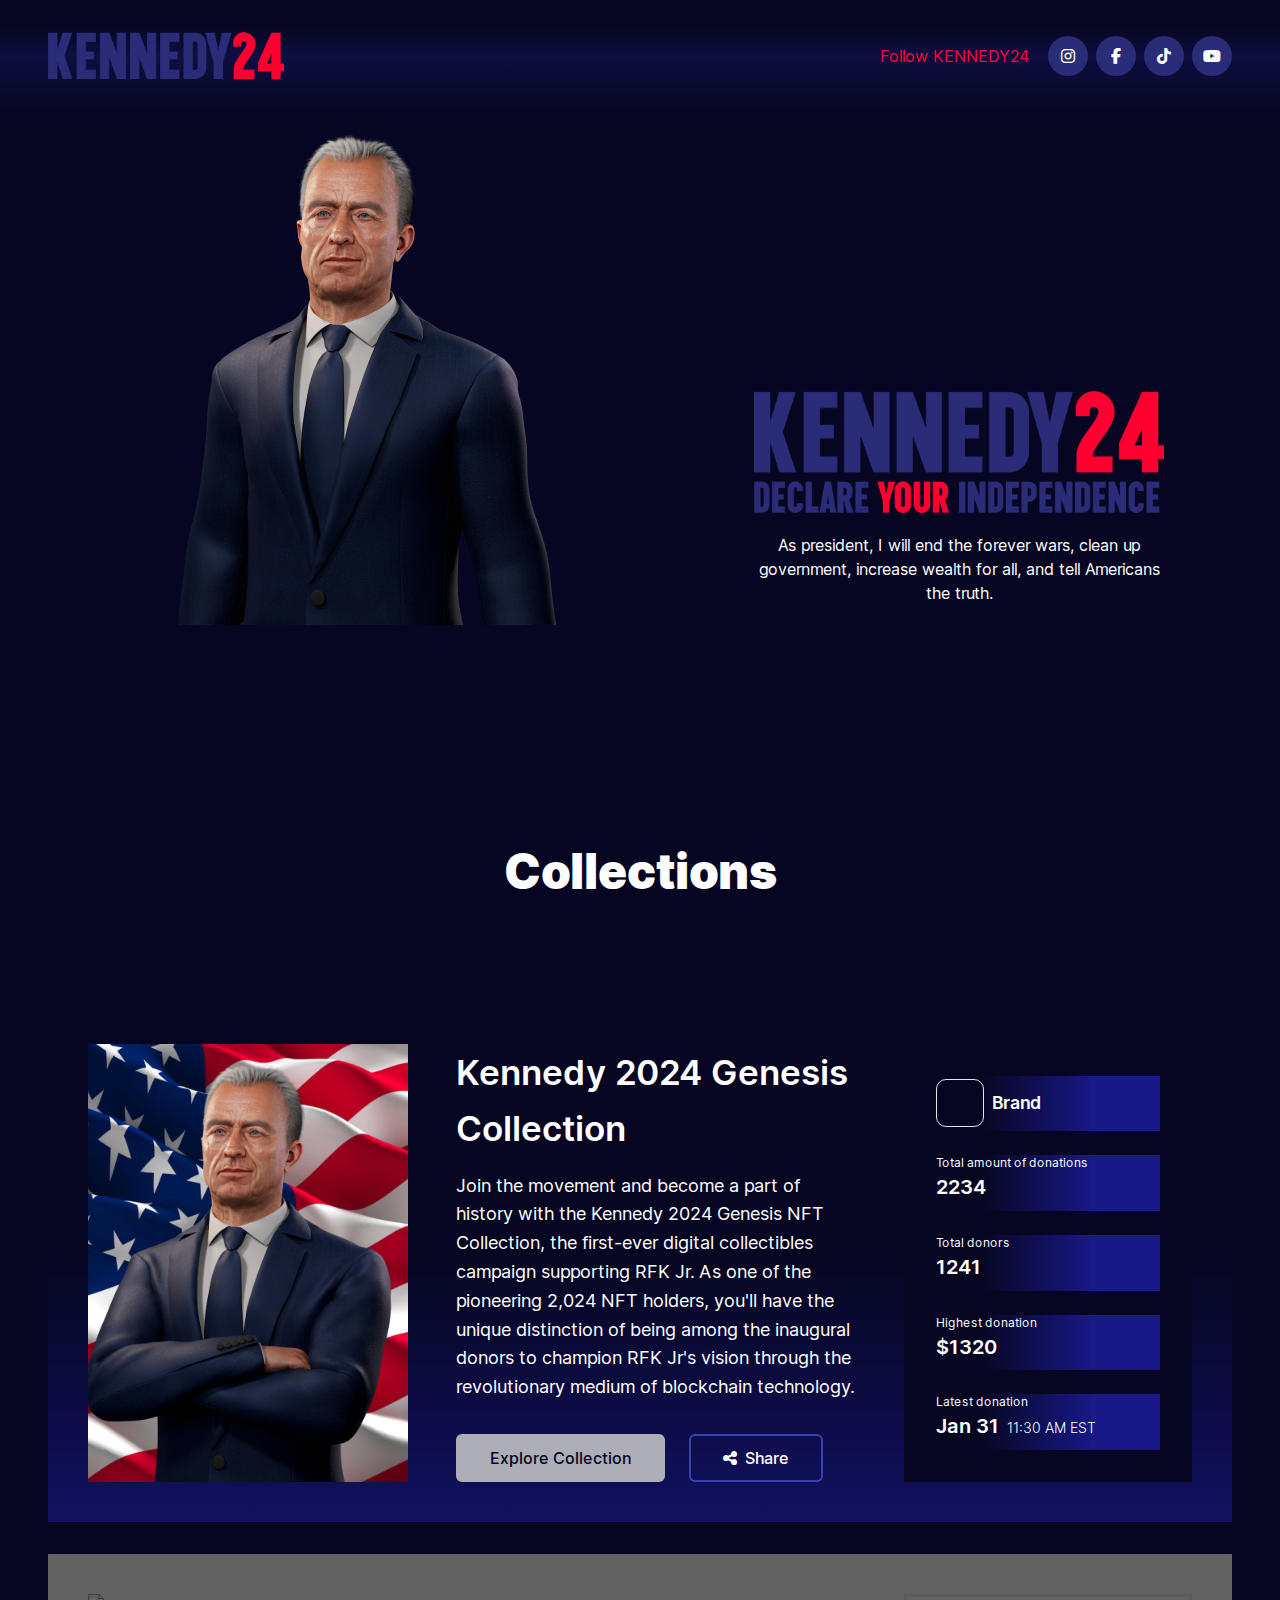
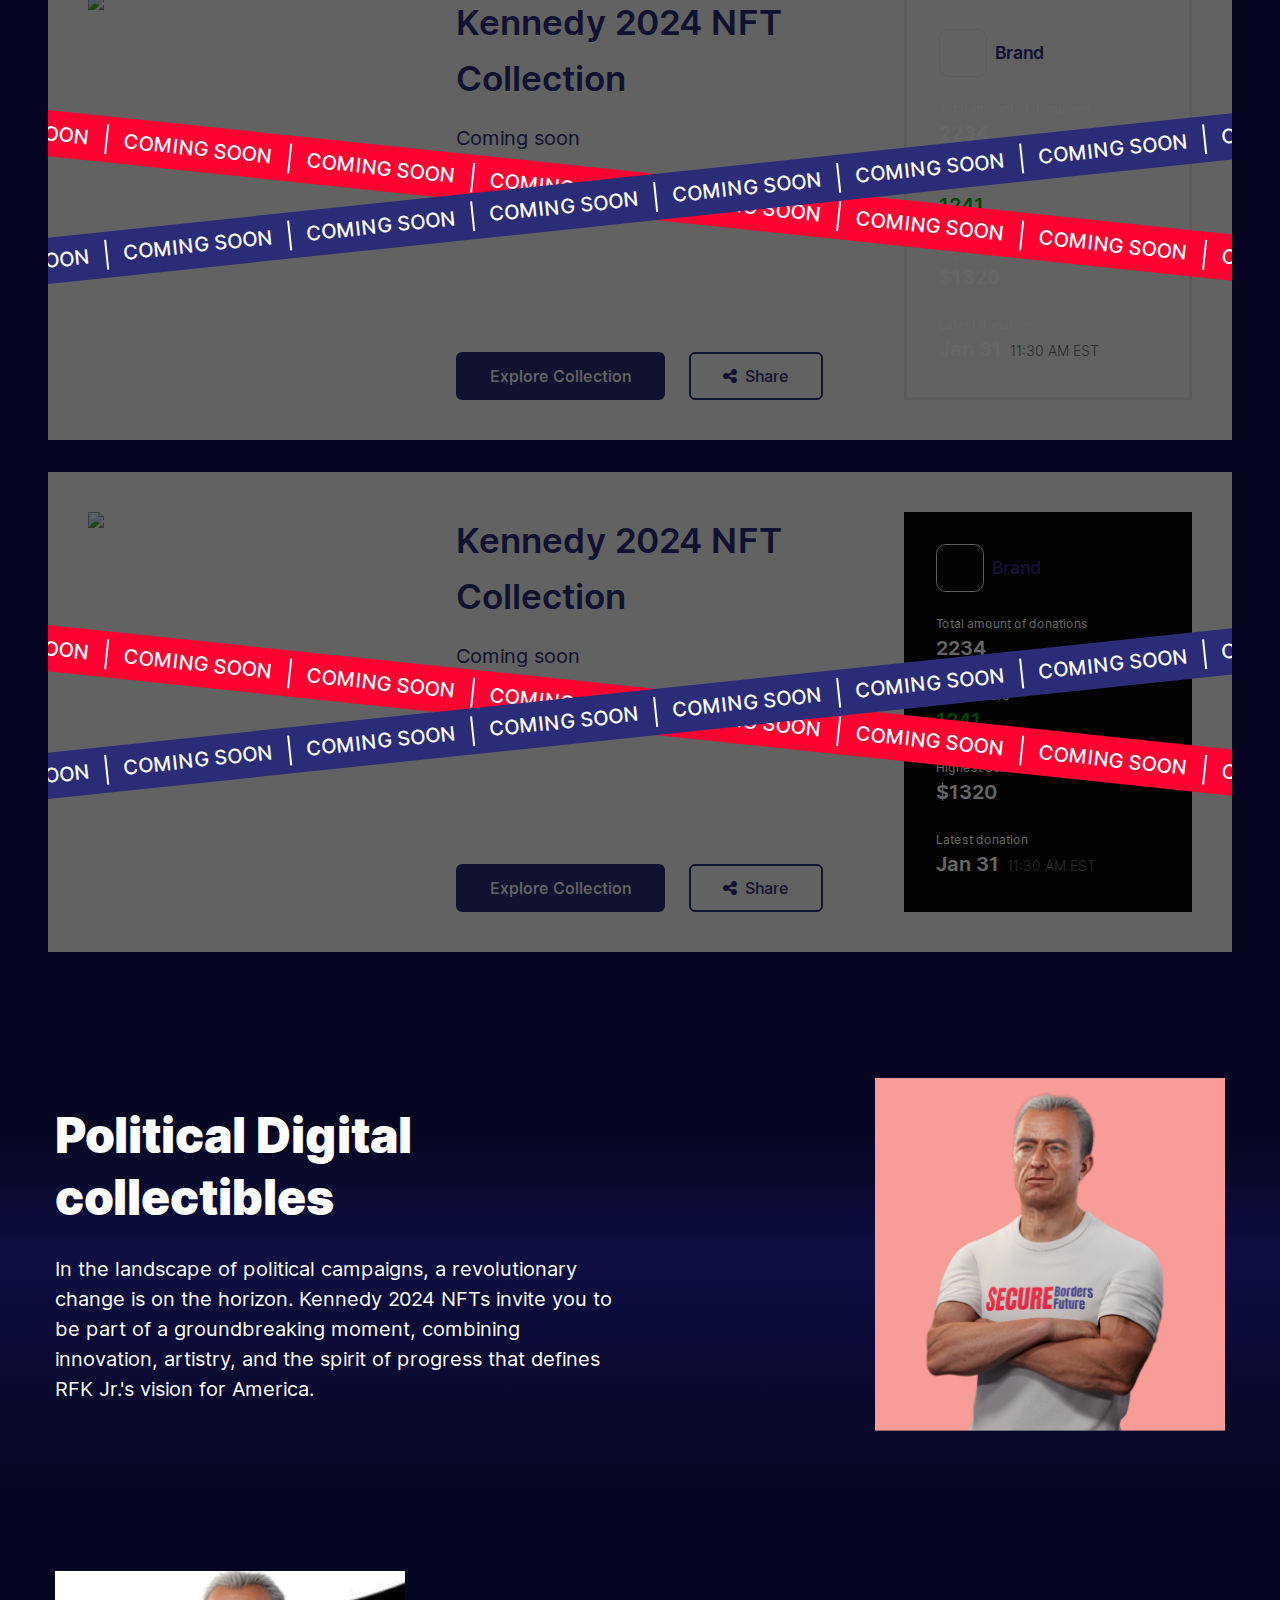
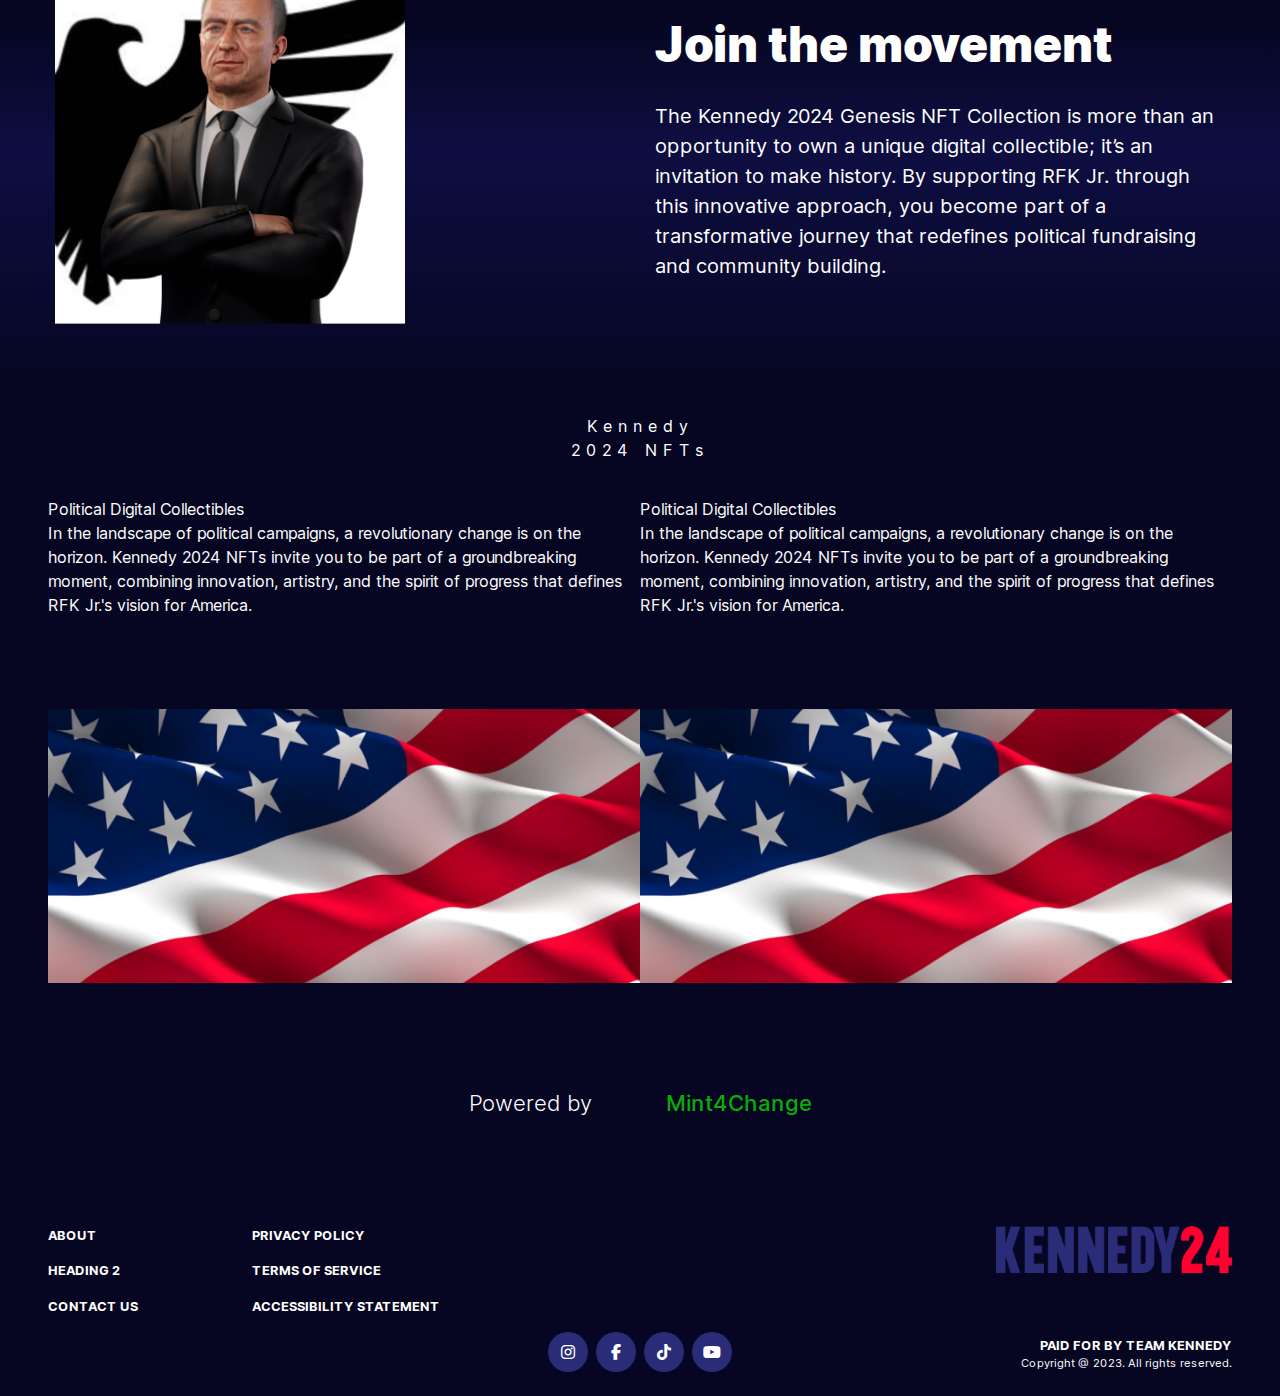
==== commit 7527a23f: "update code" ====
--- a/index.html
+++ b/index.html
@@ -12,11 +12,13 @@
     <meta name="description" content="Declare your independence" />
     <link rel="icon" href="favicon.ico" type="image/x-icon" sizes="16x16" />
     <meta name="next-size-adjust" />
+    <link rel="stylesheet" href="https://cdnjs.cloudflare.com/ajax/libs/font-awesome/6.6.0/css/all.min.css">
+    <link rel="stylesheet" href="style.css">
 </head>
 
 <body class="__className_aaf875">
-    <div>
-        <header class="py-8 shadow-[0px_0.8px_12px_#DEE2E6] sm:py-4">
+    <div class="w-full">
+        <header class="py-8  sm:py-4" style="background: linear-gradient(180deg, rgba(6,6,34,1) 25%, rgba(14,14,66,1) 50%, rgba(6,6,34,1) 100%);">
             <div class="container flex items-center justify-between"><a href="index.html"><img alt="Logo" loading="lazy"
                         width="236" height="47" decoding="async" data-nimg="1" class="sm:h-8 sm:w-40"
                         style="color:transparent"
@@ -26,445 +28,473 @@
                     <p class="text-red sm:text-[10px]">Follow KENNEDY24</p>
                     <ul class="flex gap-2 sm:gap-1.5">
                         <li><a class="flex h-10 w-10 items-center justify-center rounded-full bg-primary sm:h-[26px] sm:w-[26px]"
-                                target="_blank" href="https://instagram.com/"><span></span></a></li>
-                        <li><a class="flex h-10 w-10 items-center justify-center rounded-full bg-primary sm:h-[26px] sm:w-[26px]"
-                                target="_blank" href="https://facebook.com/"><span></span></a></li>
-                        <li><a class="flex h-10 w-10 items-center justify-center rounded-full bg-primary sm:h-[26px] sm:w-[26px]"
-                                target="_blank" href="https://tiktok.com/"><span></span></a></li>
-                        <li><a class="flex h-10 w-10 items-center justify-center rounded-full bg-primary sm:h-[26px] sm:w-[26px]"
-                                target="_blank" href="https://youtube.com/"><span></span></a></li>
+                                target="_blank" href="https://instagram.com/"><span><i class="text-white fab fa-instagram"></i> </span></a></li>
+                        <li><a class="flex h-10 w-10 items-center justify-center rounded-full bg-primary sm:h-[26px] sm:w-[26px]"
+                                target="_blank" href="https://facebook.com/"><span><i class="text-white fab fa-facebook-f"></i></span></a></li>
+                        <li><a class="flex h-10 w-10 items-center justify-center rounded-full bg-primary sm:h-[26px] sm:w-[26px]"
+                                target="_blank" href="https://tiktok.com/"><span><i class="text-white fab fa-tiktok"></i></span></a></li>
+                        <li><a class="flex h-10 w-10 items-center justify-center rounded-full bg-primary sm:h-[26px] sm:w-[26px]"
+                                target="_blank" href="https://youtube.com/"><i class="text-white fab fa-youtube"></i></a></li>
                     </ul>
                 </div>
             </div>
         </header>
-        <div>
-            <section class="relative grid grid-cols-2 sm:grid-cols-1"><img alt="Hero" loading="lazy" width="920"
-                    height="912" decoding="async" data-nimg="1" class="w-full" style="color:transparent;background-color: #2B2C78;"
-                    srcSet="images/main-hero.png"
-                    src="images/main-hero.png" />
-                <div class="flex items-center justify-end bg-accent-slate p-12 sm:justify-center sm:p-6">
-                    <div class="flex flex-col items-center gap-6"><img alt="Declare Logo" loading="lazy" width="528"
-                            height="158" decoding="async" data-nimg="1" style="color:transparent"
-                            srcSet="images/hero-logo.png"
-                            src="images/hero-logo.png" />
-                        <p class="mx-auto max-w-[413px] text-center text-[17.6px] font-medium text-primary">As
-                            president, I will end the forever wars, clean up government, increase wealth for all, and
-                            tell Americans the truth.</p>
-                    </div>
-                </div>
+        <div >
+            <section class="relative hero_section ">
+                <div class="container">
+                    <div class=" hero_content">
+                        <div class="img_wrap">
+                            <img alt="Hero" loading="lazy" width="503"
+                            height="514" decoding="async" data-nimg="1" class="" 
+                            srcSet="images/hero-img.png"
+                            src="images/hero-img.png" />
+                        </div>
+                       
+                        <div class=" hero_right_side flex items-end justify-center  p-12 sm:justify-end sm:p-6 " style="color:transparent; background-color: #060622;">
+                            <div class="logo_right">
+                                <div class="img_wrap"></div>
+                                <img alt="Declare Logo" loading="lazy" width="528"
+                                    height="158" decoding="async" data-nimg="1" style="color:transparent"
+                                    srcSet="images/hero-logo.png"
+                                    src="images/hero-logo.png" />
+                                <p class="">As
+                                    president, I will end the forever wars, clean up government, increase wealth for all, and
+                                    tell Americans the truth.</p>
+                            </div>
+                        </div>
+                    </div>
+                   
+                </div>
+              
             </section>
-            <section class="container space-y-14 py-14 sm:py-20">
-                <div class="space-y-5">
-                    <h1>Collections</h1>
-                    <p class="text-center font-light text-primary">subheading</p>
-                </div>
-                <div class="space-y-8">
-                    <div class="relative flex gap-12 bg-gray-400 p-10 lg:flex-col md:px-4 md:-mx-4">
-                        <div class="flex gap-12 md:flex-col"><img alt="collection" loading="lazy" width="1094"
-                                height="1086" decoding="async" data-nimg="1"
-                                class="aspect-[0.8] w-80 flex-shrink-0 object-cover md:mx-auto"
+            <section class="" style="background: #060622;">
+                <div class="container space-y-14 py-14 sm:py-20">
+                    <div class="space-y-5">
+                        <h1 style="color: #fff; margin-bottom: 100px;">Collections</h1>
+                        <!-- <p class="text-center font-light text-primary">subheading</p> -->
+                    </div>
+                    <div class="space-y-8">
+                        <div class="relative flex gap-12 p-10 lg:flex-col md:px-4 md:-mx-4" style="background: linear-gradient(180deg, rgba(6,6,34,1) 50%, rgba(24,24,136,1) 131%);;">
+                            <div class="flex gap-12 md:flex-col"><img alt="collection" loading="lazy" width="1094"
+                                    height="1086" decoding="async" data-nimg="1"
+                                    class="aspect-[0.8] w-80 flex-shrink-0 object-cover md:mx-auto"
+                                    style="color:transparent"
+                                    srcSet="images/main-product.png"
+                                    src="images/main-product.png" />
+                                <div class="flex flex-col gap-4">
+                                    <p class="text-[35px] font-semibold !leading-[1.6] " style="color: #fff;">Kennedy 2024 Genesis
+                                        Collection</p>
+                                    <p class="text-lg !leading-[1.6] " style="color: #fff;">Join the movement and become a part of
+                                        history with the Kennedy 2024 Genesis NFT Collection, the first-ever digital
+                                        collectibles campaign supporting RFK Jr. As one of the pioneering 2,024 NFT holders,
+                                        you&#x27;ll have the unique distinction of being among the inaugural donors to
+                                        champion RFK Jr&#x27;s vision through the revolutionary medium of blockchain
+                                        technology.</p>
+                                    <div class="mt-auto space-y-4 flex gap-6">
+                                        <div class="flex items-end "><a class="btn-primary whitespace-nowrap rounded-md" style="background: #AEAEB6; color: #060622; border-color:#AEAEB6 ;"
+                                                href="collections.html">Explore Collection</a></div>
+                                                <div class="flex items-end "><a class="btn-primary btn-primary-outlined whitespace-nowrap rounded-md" style="color: #fff; border-color:#3843AF ;"
+                                                    href="collections.html"><i class="fas fa-share-alt mr-2"></i> Share</a></div>
+                                    </div>
+                                </div>
+                            </div>
+                            <div
+                                class="grid w-full max-w-72 flex-shrink-0 gap-6  border-gray-500 p-8 lg:max-w-none lg:grid-cols-2 md:px-4 md:gap-4" style="background: #060622;">
+                                <div class="flex items-center gap-2 lg:col-span-2" style="background: linear-gradient(270deg, rgba(24,24,136,1) 30%, rgba(6,6,34,1) 80%);">
+                                    <div class="h-12 w-12 rounded-[10px] border border-gray-500"></div>
+                                    <p class="text-[1.1rem] font-semibold text-white">Brand</p>
+                                </div>
+                                <div  style="background: linear-gradient(270deg, rgba(24,24,136,1) 30%, rgba(6,6,34,1) 80%);">
+                                    <p class="attr-title">Total amount of donations</p>
+                                    <p class="attr-description">2234</p>
+                                </div>
+                                <div  style="background: linear-gradient(270deg, rgba(24,24,136,1) 30%, rgba(6,6,34,1) 80%);">
+                                    <p class="attr-title">Total donors</p>
+                                    <p class="attr-description">1241</p>
+                                </div>
+                                <div  style="background: linear-gradient(270deg, rgba(24,24,136,1) 30%, rgba(6,6,34,1) 80%);">
+                                    <p class="attr-title">Highest donation</p>
+                                    <p class="attr-description">$1320</p>
+                                </div>
+                                <div  style="background: linear-gradient(270deg, rgba(24,24,136,1) 30%, rgba(6,6,34,1) 80%);">
+                                    <p class="attr-title">Latest donation</p>
+                                    <div class="flex items-baseline gap-2">
+                                        <p class="attr-description">Jan 31</p>
+                                        <p class="text-sm font-light text-white">11:30 AM EST</p>
+                                    </div>
+                                </div>
+                            </div>
+                        </div>
+                        <div class="relative flex gap-12 bg-gray-400 p-10 lg:flex-col md:px-4 md:-mx-4">
+                            <div class="absolute inset-0 overflow-hidden " style="background: rgba(0,0,0,0.6);">
+                                <div
+                                    class="absolute top-1/2 flex -translate-x-1/3 -translate-y-1/2 gap-4 py-2 rotate-6 bg-red">
+                                    <p class="whitespace-nowrap text-[1.25rem] font-medium text-white">COMING SOON</p>
+                                    <p
+                                        class="whitespace-nowrap text-[1.25rem] font-medium text-white border-l-2 border-white pl-4">
+                                        COMING SOON</p>
+                                    <p
+                                        class="whitespace-nowrap text-[1.25rem] font-medium text-white border-l-2 border-white pl-4">
+                                        COMING SOON</p>
+                                    <p
+                                        class="whitespace-nowrap text-[1.25rem] font-medium text-white border-l-2 border-white pl-4">
+                                        COMING SOON</p>
+                                    <p
+                                        class="whitespace-nowrap text-[1.25rem] font-medium text-white border-l-2 border-white pl-4">
+                                        COMING SOON</p>
+                                    <p
+                                        class="whitespace-nowrap text-[1.25rem] font-medium text-white border-l-2 border-white pl-4">
+                                        COMING SOON</p>
+                                    <p
+                                        class="whitespace-nowrap text-[1.25rem] font-medium text-white border-l-2 border-white pl-4">
+                                        COMING SOON</p>
+                                    <p
+                                        class="whitespace-nowrap text-[1.25rem] font-medium text-white border-l-2 border-white pl-4">
+                                        COMING SOON</p>
+                                    <p
+                                        class="whitespace-nowrap text-[1.25rem] font-medium text-white border-l-2 border-white pl-4">
+                                        COMING SOON</p>
+                                    <p
+                                        class="whitespace-nowrap text-[1.25rem] font-medium text-white border-l-2 border-white pl-4">
+                                        COMING SOON</p>
+                                    <p
+                                        class="whitespace-nowrap text-[1.25rem] font-medium text-white border-l-2 border-white pl-4">
+                                        COMING SOON</p>
+                                    <p
+                                        class="whitespace-nowrap text-[1.25rem] font-medium text-white border-l-2 border-white pl-4">
+                                        COMING SOON</p>
+                                    <p
+                                        class="whitespace-nowrap text-[1.25rem] font-medium text-white border-l-2 border-white pl-4">
+                                        COMING SOON</p>
+                                    <p
+                                        class="whitespace-nowrap text-[1.25rem] font-medium text-white border-l-2 border-white pl-4">
+                                        COMING SOON</p>
+                                    <p
+                                        class="whitespace-nowrap text-[1.25rem] font-medium text-white border-l-2 border-white pl-4">
+                                        COMING SOON</p>
+                                    <p
+                                        class="whitespace-nowrap text-[1.25rem] font-medium text-white border-l-2 border-white pl-4">
+                                        COMING SOON</p>
+                                    <p
+                                        class="whitespace-nowrap text-[1.25rem] font-medium text-white border-l-2 border-white pl-4">
+                                        COMING SOON</p>
+                                    <p
+                                        class="whitespace-nowrap text-[1.25rem] font-medium text-white border-l-2 border-white pl-4">
+                                        COMING SOON</p>
+                                    <p
+                                        class="whitespace-nowrap text-[1.25rem] font-medium text-white border-l-2 border-white pl-4">
+                                        COMING SOON</p>
+                                    <p
+                                        class="whitespace-nowrap text-[1.25rem] font-medium text-white border-l-2 border-white pl-4">
+                                        COMING SOON</p>
+                                </div>
+                                <div
+                                    class="absolute top-1/2 flex -translate-x-1/3 -translate-y-1/2 gap-4 py-2 -rotate-6 bg-primary">
+                                    <p class="whitespace-nowrap text-[1.25rem] font-medium text-white">COMING SOON</p>
+                                    <p
+                                        class="whitespace-nowrap text-[1.25rem] font-medium text-white border-l-2 border-white pl-4">
+                                        COMING SOON</p>
+                                    <p
+                                        class="whitespace-nowrap text-[1.25rem] font-medium text-white border-l-2 border-white pl-4">
+                                        COMING SOON</p>
+                                    <p
+                                        class="whitespace-nowrap text-[1.25rem] font-medium text-white border-l-2 border-white pl-4">
+                                        COMING SOON</p>
+                                    <p
+                                        class="whitespace-nowrap text-[1.25rem] font-medium text-white border-l-2 border-white pl-4">
+                                        COMING SOON</p>
+                                    <p
+                                        class="whitespace-nowrap text-[1.25rem] font-medium text-white border-l-2 border-white pl-4">
+                                        COMING SOON</p>
+                                    <p
+                                        class="whitespace-nowrap text-[1.25rem] font-medium text-white border-l-2 border-white pl-4">
+                                        COMING SOON</p>
+                                    <p
+                                        class="whitespace-nowrap text-[1.25rem] font-medium text-white border-l-2 border-white pl-4">
+                                        COMING SOON</p>
+                                    <p
+                                        class="whitespace-nowrap text-[1.25rem] font-medium text-white border-l-2 border-white pl-4">
+                                        COMING SOON</p>
+                                    <p
+                                        class="whitespace-nowrap text-[1.25rem] font-medium text-white border-l-2 border-white pl-4">
+                                        COMING SOON</p>
+                                    <p
+                                        class="whitespace-nowrap text-[1.25rem] font-medium text-white border-l-2 border-white pl-4">
+                                        COMING SOON</p>
+                                    <p
+                                        class="whitespace-nowrap text-[1.25rem] font-medium text-white border-l-2 border-white pl-4">
+                                        COMING SOON</p>
+                                    <p
+                                        class="whitespace-nowrap text-[1.25rem] font-medium text-white border-l-2 border-white pl-4">
+                                        COMING SOON</p>
+                                    <p
+                                        class="whitespace-nowrap text-[1.25rem] font-medium text-white border-l-2 border-white pl-4">
+                                        COMING SOON</p>
+                                    <p
+                                        class="whitespace-nowrap text-[1.25rem] font-medium text-white border-l-2 border-white pl-4">
+                                        COMING SOON</p>
+                                    <p
+                                        class="whitespace-nowrap text-[1.25rem] font-medium text-white border-l-2 border-white pl-4">
+                                        COMING SOON</p>
+                                    <p
+                                        class="whitespace-nowrap text-[1.25rem] font-medium text-white border-l-2 border-white pl-4">
+                                        COMING SOON</p>
+                                    <p
+                                        class="whitespace-nowrap text-[1.25rem] font-medium text-white border-l-2 border-white pl-4">
+                                        COMING SOON</p>
+                                    <p
+                                        class="whitespace-nowrap text-[1.25rem] font-medium text-white border-l-2 border-white pl-4">
+                                        COMING SOON</p>
+                                    <p
+                                        class="whitespace-nowrap text-[1.25rem] font-medium text-white border-l-2 border-white pl-4">
+                                        COMING SOON</p>
+                                </div>
+                            </div>
+                            <div class="flex gap-12 md:flex-col"><img alt="collection" loading="lazy" width="599"
+                                    height="464" decoding="async" data-nimg="1"
+                                    class="aspect-[0.8] w-80 flex-shrink-0 object-cover md:mx-auto"
+                                    style="color:transparent"
+                                    srcSet="images/slide-pic.png"
+                                    src="images/slide-pic.png" width="328" height="402" />
+                                <div class="flex flex-col gap-4">
+                                    <p class="text-[35px] font-semibold !leading-[1.6] text-primary">Kennedy 2024 NFT Collection
+                                    </p>
+                                    <p class="text-xl !leading-[1.6] text-primary">Coming soon</p>
+                                    <!-- <div class="mt-auto space-y-4">
+                                        <div class="flex gap-8 md:gap-2"><a class="btn-primary whitespace-nowrap"
+                                                href="collections.html">Explore Collection</a></div>
+                                    </div> -->
+                                    <div class="mt-auto space-y-4 flex gap-6">
+                                        <div class="flex items-end "><a class="btn-primary whitespace-nowrap rounded-md" style="background: #2B2C78; color: #fff;"
+                                                href="collections.html">Explore Collection</a></div>
+                                                <div class="flex items-end "><a class="btn-primary btn-primary-outlined whitespace-nowrap rounded-md" style="color: #2B2C78; border-color:#2B2C78 ;"
+                                                    href="collections.html"><i class="fas fa-share-alt mr-2"></i> Share</a></div>
+                                    </div>
+                                </div>
+                            </div>
+                            <div
+                                class="grid w-full max-w-72 flex-shrink-0 gap-6 border-[3px] border-gray-500 p-8 lg:max-w-none lg:grid-cols-2 md:px-4 md:gap-4">
+                                <div class="flex items-center gap-2 lg:col-span-2">
+                                    <div class="h-12 w-12 rounded-[10px] border border-gray-500"></div>
+                                    <p class="text-[1.1rem] font-semibold text-primary">Brand</p>
+                                </div>
+                                <div>
+                                    <p class="attr-title">Total amount of donations</p>
+                                    <p class="attr-description">2234</p>
+                                </div>
+                                <div>
+                                    <p class="attr-title">Total donors</p>
+                                    <p class="attr-description" style="color: #08AD08;">1241</p>
+                                </div>
+                                <div>
+                                    <p class="attr-title">Highest donation</p>
+                                    <p class="attr-description">$1320</p>
+                                </div>
+                                <div>
+                                    <p class="attr-title">Latest donation</p>
+                                    <div class="flex items-baseline gap-2">
+                                        <p class="attr-description">Jan 31</p>
+                                        <p class="text-sm font-light text-[#666]">11:30 AM EST</p>
+                                    </div>
+                                </div>
+                            </div>
+                        </div>
+                        <div class="relative flex gap-12 bg-gray-400 p-10 lg:flex-col md:px-4 md:-mx-4">
+                            <div class="absolute inset-0 overflow-hidden  z-100  " style="background: rgba(0,0,0,0.6);">
+                                <div
+                                    class="absolute top-1/2 flex -translate-x-1/3 -translate-y-1/2 gap-4 py-2 rotate-6 bg-red">
+                                    <p class="whitespace-nowrap text-[1.25rem] font-medium text-white">COMING SOON</p>
+                                    <p
+                                        class="whitespace-nowrap text-[1.25rem] font-medium text-white border-l-2 border-white pl-4">
+                                        COMING SOON</p>
+                                    <p
+                                        class="whitespace-nowrap text-[1.25rem] font-medium text-white border-l-2 border-white pl-4">
+                                        COMING SOON</p>
+                                    <p
+                                        class="whitespace-nowrap text-[1.25rem] font-medium text-white border-l-2 border-white pl-4">
+                                        COMING SOON</p>
+                                    <p
+                                        class="whitespace-nowrap text-[1.25rem] font-medium text-white border-l-2 border-white pl-4">
+                                        COMING SOON</p>
+                                    <p
+                                        class="whitespace-nowrap text-[1.25rem] font-medium text-white border-l-2 border-white pl-4">
+                                        COMING SOON</p>
+                                    <p
+                                        class="whitespace-nowrap text-[1.25rem] font-medium text-white border-l-2 border-white pl-4">
+                                        COMING SOON</p>
+                                    <p
+                                        class="whitespace-nowrap text-[1.25rem] font-medium text-white border-l-2 border-white pl-4">
+                                        COMING SOON</p>
+                                    <p
+                                        class="whitespace-nowrap text-[1.25rem] font-medium text-white border-l-2 border-white pl-4">
+                                        COMING SOON</p>
+                                    <p
+                                        class="whitespace-nowrap text-[1.25rem] font-medium text-white border-l-2 border-white pl-4">
+                                        COMING SOON</p>
+                                    <p
+                                        class="whitespace-nowrap text-[1.25rem] font-medium text-white border-l-2 border-white pl-4">
+                                        COMING SOON</p>
+                                    <p
+                                        class="whitespace-nowrap text-[1.25rem] font-medium text-white border-l-2 border-white pl-4">
+                                        COMING SOON</p>
+                                    <p
+                                        class="whitespace-nowrap text-[1.25rem] font-medium text-white border-l-2 border-white pl-4">
+                                        COMING SOON</p>
+                                    <p
+                                        class="whitespace-nowrap text-[1.25rem] font-medium text-white border-l-2 border-white pl-4">
+                                        COMING SOON</p>
+                                    <p
+                                        class="whitespace-nowrap text-[1.25rem] font-medium text-white border-l-2 border-white pl-4">
+                                        COMING SOON</p>
+                                    <p
+                                        class="whitespace-nowrap text-[1.25rem] font-medium text-white border-l-2 border-white pl-4">
+                                        COMING SOON</p>
+                                    <p
+                                        class="whitespace-nowrap text-[1.25rem] font-medium text-white border-l-2 border-white pl-4">
+                                        COMING SOON</p>
+                                    <p
+                                        class="whitespace-nowrap text-[1.25rem] font-medium text-white border-l-2 border-white pl-4">
+                                        COMING SOON</p>
+                                    <p
+                                        class="whitespace-nowrap text-[1.25rem] font-medium text-white border-l-2 border-white pl-4">
+                                        COMING SOON</p>
+                                    <p
+                                        class="whitespace-nowrap text-[1.25rem] font-medium text-white border-l-2 border-white pl-4">
+                                        COMING SOON</p>
+                                </div>
+                                <div
+                                    class="absolute top-1/2 flex -translate-x-1/3 -translate-y-1/2 gap-4 py-2 -rotate-6 bg-primary">
+                                    <p class="whitespace-nowrap text-[1.25rem] font-medium text-white">COMING SOON</p>
+                                    <p
+                                        class="whitespace-nowrap text-[1.25rem] font-medium text-white border-l-2 border-white pl-4">
+                                        COMING SOON</p>
+                                    <p
+                                        class="whitespace-nowrap text-[1.25rem] font-medium text-white border-l-2 border-white pl-4">
+                                        COMING SOON</p>
+                                    <p
+                                        class="whitespace-nowrap text-[1.25rem] font-medium text-white border-l-2 border-white pl-4">
+                                        COMING SOON</p>
+                                    <p
+                                        class="whitespace-nowrap text-[1.25rem] font-medium text-white border-l-2 border-white pl-4">
+                                        COMING SOON</p>
+                                    <p
+                                        class="whitespace-nowrap text-[1.25rem] font-medium text-white border-l-2 border-white pl-4">
+                                        COMING SOON</p>
+                                    <p
+                                        class="whitespace-nowrap text-[1.25rem] font-medium text-white border-l-2 border-white pl-4">
+                                        COMING SOON</p>
+                                    <p
+                                        class="whitespace-nowrap text-[1.25rem] font-medium text-white border-l-2 border-white pl-4">
+                                        COMING SOON</p>
+                                    <p
+                                        class="whitespace-nowrap text-[1.25rem] font-medium text-white border-l-2 border-white pl-4">
+                                        COMING SOON</p>
+                                    <p
+                                        class="whitespace-nowrap text-[1.25rem] font-medium text-white border-l-2 border-white pl-4">
+                                        COMING SOON</p>
+                                    <p
+                                        class="whitespace-nowrap text-[1.25rem] font-medium text-white border-l-2 border-white pl-4">
+                                        COMING SOON</p>
+                                    <p
+                                        class="whitespace-nowrap text-[1.25rem] font-medium text-white border-l-2 border-white pl-4">
+                                        COMING SOON</p>
+                                    <p
+                                        class="whitespace-nowrap text-[1.25rem] font-medium text-white border-l-2 border-white pl-4">
+                                        COMING SOON</p>
+                                    <p
+                                        class="whitespace-nowrap text-[1.25rem] font-medium text-white border-l-2 border-white pl-4">
+                                        COMING SOON</p>
+                                    <p
+                                        class="whitespace-nowrap text-[1.25rem] font-medium text-white border-l-2 border-white pl-4">
+                                        COMING SOON</p>
+                                    <p
+                                        class="whitespace-nowrap text-[1.25rem] font-medium text-white border-l-2 border-white pl-4">
+                                        COMING SOON</p>
+                                    <p
+                                        class="whitespace-nowrap text-[1.25rem] font-medium text-white border-l-2 border-white pl-4">
+                                        COMING SOON</p>
+                                    <p
+                                        class="whitespace-nowrap text-[1.25rem] font-medium text-white border-l-2 border-white pl-4">
+                                        COMING SOON</p>
+                                    <p
+                                        class="whitespace-nowrap text-[1.25rem] font-medium text-white border-l-2 border-white pl-4">
+                                        COMING SOON</p>
+                                    <p
+                                        class="whitespace-nowrap text-[1.25rem] font-medium text-white border-l-2 border-white pl-4">
+                                        COMING SOON</p>
+                                </div>
+                            </div>
+                            <div class="flex gap-12 md:flex-col"><img alt="collection" loading="lazy" width="599"
+                                    height="464" decoding="async" data-nimg="1"
+                                    class="aspect-[0.8] w-80 flex-shrink-0 object-cover md:mx-auto"
+                                    style="color:transparent"
+                                    srcSet="images/slide-pic.png"
+                                      src="images/slide-pic.png" width="328" height="402"  />
+                                <div class="flex flex-col gap-4">
+                                    <p class="text-[35px] font-semibold !leading-[1.6] text-primary">Kennedy 2024 NFT Collection
+                                    </p>
+                                    <p class="text-xl !leading-[1.6] text-primary">Coming soon</p>
+                                    <div class="mt-auto space-y-4 flex gap-6">
+                                        <div class="flex items-end "><a class="btn-primary whitespace-nowrap rounded-md" style="background: #2B2C78; color: #fff;"
+                                                href="collections.html">Explore Collection</a></div>
+                                                <div class="flex items-end "><a class="btn-primary btn-primary-outlined whitespace-nowrap rounded-md" style="color: #2B2C78; border-color:#2B2C78 ;"
+                                                    href="collections.html"><i class="fas fa-share-alt mr-2"></i> Share</a></div>
+                                    </div>
+                                </div>
+                            </div>
+                            <div
+                                class="grid w-full max-w-72 flex-shrink-0 gap-6  border-gray-500 p-8 lg:max-w-none lg:grid-cols-2 md:px-4 md:gap-4" style="background:  #060606;">
+                                <div class="flex items-center gap-2 lg:col-span-2">
+                                    <div class="h-12 w-12 rounded-[10px] border border-gray-500"></div>
+                                    <p class="text-[1.1rem] font-semibold text-primary">Brand</p>
+                                </div>
+                                <div>
+                                    <p class="attr-title">Total amount of donations</p>
+                                    <p class="attr-description">2234</p>
+                                </div>
+                                <div>
+                                    <p class="attr-title">Total donors</p>
+                                    <p class="attr-description" style="color: #08AD08;">1241</p>
+                                </div>
+                                <div>
+                                    <p class="attr-title">Highest donation</p>
+                                    <p class="attr-description">$1320</p>
+                                </div>
+                                <div>
+                                    <p class="attr-title">Latest donation</p>
+                                    <div class="flex items-baseline gap-2">
+                                        <p class="attr-description">Jan 31</p>
+                                        <p class="text-sm font-light text-[#666]">11:30 AM EST</p>
+                                    </div>
+                                </div>
+                            </div>
+                        </div>
+                    </div>
+                </div>
+              
+            </section>
+            <section class="" style="background: linear-gradient(180deg, rgba(6,6,34,1) 25%, rgba(14,14,66,1) 50%, rgba(6,6,34,1) 100%);">
+                <div class="container !max-w-[1266px] space-y-14 md:space-y-20">
+                    <div class="flex gap-[30px] py-[70px] md:flex-col-reverse md:py-0">
+                        <div class="flex basis-1/2 flex-col justify-center space-y-[25px]">
+                            <h1 class="text-left" style="color: #fff;">Political Digital collectibles</h1>
+                            <p class="text-[1.25rem] " style="color: #fff;">In the landscape of political campaigns, a revolutionary change is on the horizon. Kennedy 2024  NFTs invite you to be part of a groundbreaking moment, combining innovation, artistry, and the spirit of progress that defines RFK Jr.'s vision for America.</p>
+                        </div>
+                        <div class="flex basis-1/2 flex-col justify-center md:items-center items-end"><img alt="Placeholder"
+                                loading="lazy" width="350" height="350" decoding="async" data-nimg="1" class="sm:w-full"
                                 style="color:transparent"
-                                srcSet="images/main-product.png"
-                                src="images/main-product.png" />
-                            <div class="flex flex-col gap-4">
-                                <p class="text-[35px] font-semibold !leading-[1.6] text-primary">Kennedy 2024 Genesis
-                                    Collection</p>
-                                <p class="text-xl !leading-[1.6] text-primary">Join the movement and become a part of
-                                    history with the Kennedy 2024 Genesis NFT Collection, the first-ever digital
-                                    collectibles campaign supporting RFK Jr. As one of the pioneering 2,024 NFT holders,
-                                    you&#x27;ll have the unique distinction of being among the inaugural donors to
-                                    champion RFK Jr&#x27;s vision through the revolutionary medium of blockchain
-                                    technology.</p>
-                                <div class="mt-auto space-y-4">
-                                    <div class="flex gap-8 md:gap-2"><a class="btn-primary whitespace-nowrap"
-                                            href="collections/1.html">Explore Collection</a></div>
-                                            <div class="flex gap-8 md:gap-2"><a class="btn-primary whitespace-nowrap"
-                                                href="collections/1.html">Share</a></div>
-                                </div>
-                            </div>
-                        </div>
-                        <div
-                            class="grid w-full max-w-72 flex-shrink-0 gap-6 border-[3px] border-gray-500 p-8 lg:max-w-none lg:grid-cols-2 md:px-4 md:gap-4">
-                            <div class="flex items-center gap-2 lg:col-span-2">
-                                <div class="h-12 w-12 rounded-[10px] border border-gray-500"></div>
-                                <p class="text-[1.1rem] font-semibold text-primary">Brand</p>
-                            </div>
-                            <div>
-                                <p class="attr-title">Total amount of donations</p>
-                                <p class="attr-description">2234</p>
-                            </div>
-                            <div>
-                                <p class="attr-title">Total donors</p>
-                                <p class="attr-description">1241</p>
-                            </div>
-                            <div>
-                                <p class="attr-title">Highest donation</p>
-                                <p class="attr-description">$1320</p>
-                            </div>
-                            <div>
-                                <p class="attr-title">Latest donation</p>
-                                <div class="flex items-baseline gap-2">
-                                    <p class="attr-description">Jan 31</p>
-                                    <p class="text-sm font-light text-[#666]">11:30 AM EST</p>
-                                </div>
-                            </div>
-                        </div>
-                    </div>
-                    <div class="relative flex gap-12 bg-gray-400 p-10 lg:flex-col md:px-4 md:-mx-4">
-                        <div class="absolute inset-0 z-10 overflow-hidden bg-white/80">
-                            <div
-                                class="absolute top-1/2 flex -translate-x-1/3 -translate-y-1/2 gap-4 py-2 rotate-6 bg-red">
-                                <p class="whitespace-nowrap text-[1.25rem] font-medium text-white">COMING SOON</p>
-                                <p
-                                    class="whitespace-nowrap text-[1.25rem] font-medium text-white border-l-2 border-white pl-4">
-                                    COMING SOON</p>
-                                <p
-                                    class="whitespace-nowrap text-[1.25rem] font-medium text-white border-l-2 border-white pl-4">
-                                    COMING SOON</p>
-                                <p
-                                    class="whitespace-nowrap text-[1.25rem] font-medium text-white border-l-2 border-white pl-4">
-                                    COMING SOON</p>
-                                <p
-                                    class="whitespace-nowrap text-[1.25rem] font-medium text-white border-l-2 border-white pl-4">
-                                    COMING SOON</p>
-                                <p
-                                    class="whitespace-nowrap text-[1.25rem] font-medium text-white border-l-2 border-white pl-4">
-                                    COMING SOON</p>
-                                <p
-                                    class="whitespace-nowrap text-[1.25rem] font-medium text-white border-l-2 border-white pl-4">
-                                    COMING SOON</p>
-                                <p
-                                    class="whitespace-nowrap text-[1.25rem] font-medium text-white border-l-2 border-white pl-4">
-                                    COMING SOON</p>
-                                <p
-                                    class="whitespace-nowrap text-[1.25rem] font-medium text-white border-l-2 border-white pl-4">
-                                    COMING SOON</p>
-                                <p
-                                    class="whitespace-nowrap text-[1.25rem] font-medium text-white border-l-2 border-white pl-4">
-                                    COMING SOON</p>
-                                <p
-                                    class="whitespace-nowrap text-[1.25rem] font-medium text-white border-l-2 border-white pl-4">
-                                    COMING SOON</p>
-                                <p
-                                    class="whitespace-nowrap text-[1.25rem] font-medium text-white border-l-2 border-white pl-4">
-                                    COMING SOON</p>
-                                <p
-                                    class="whitespace-nowrap text-[1.25rem] font-medium text-white border-l-2 border-white pl-4">
-                                    COMING SOON</p>
-                                <p
-                                    class="whitespace-nowrap text-[1.25rem] font-medium text-white border-l-2 border-white pl-4">
-                                    COMING SOON</p>
-                                <p
-                                    class="whitespace-nowrap text-[1.25rem] font-medium text-white border-l-2 border-white pl-4">
-                                    COMING SOON</p>
-                                <p
-                                    class="whitespace-nowrap text-[1.25rem] font-medium text-white border-l-2 border-white pl-4">
-                                    COMING SOON</p>
-                                <p
-                                    class="whitespace-nowrap text-[1.25rem] font-medium text-white border-l-2 border-white pl-4">
-                                    COMING SOON</p>
-                                <p
-                                    class="whitespace-nowrap text-[1.25rem] font-medium text-white border-l-2 border-white pl-4">
-                                    COMING SOON</p>
-                                <p
-                                    class="whitespace-nowrap text-[1.25rem] font-medium text-white border-l-2 border-white pl-4">
-                                    COMING SOON</p>
-                                <p
-                                    class="whitespace-nowrap text-[1.25rem] font-medium text-white border-l-2 border-white pl-4">
-                                    COMING SOON</p>
-                            </div>
-                            <div
-                                class="absolute top-1/2 flex -translate-x-1/3 -translate-y-1/2 gap-4 py-2 -rotate-6 bg-primary">
-                                <p class="whitespace-nowrap text-[1.25rem] font-medium text-white">COMING SOON</p>
-                                <p
-                                    class="whitespace-nowrap text-[1.25rem] font-medium text-white border-l-2 border-white pl-4">
-                                    COMING SOON</p>
-                                <p
-                                    class="whitespace-nowrap text-[1.25rem] font-medium text-white border-l-2 border-white pl-4">
-                                    COMING SOON</p>
-                                <p
-                                    class="whitespace-nowrap text-[1.25rem] font-medium text-white border-l-2 border-white pl-4">
-                                    COMING SOON</p>
-                                <p
-                                    class="whitespace-nowrap text-[1.25rem] font-medium text-white border-l-2 border-white pl-4">
-                                    COMING SOON</p>
-                                <p
-                                    class="whitespace-nowrap text-[1.25rem] font-medium text-white border-l-2 border-white pl-4">
-                                    COMING SOON</p>
-                                <p
-                                    class="whitespace-nowrap text-[1.25rem] font-medium text-white border-l-2 border-white pl-4">
-                                    COMING SOON</p>
-                                <p
-                                    class="whitespace-nowrap text-[1.25rem] font-medium text-white border-l-2 border-white pl-4">
-                                    COMING SOON</p>
-                                <p
-                                    class="whitespace-nowrap text-[1.25rem] font-medium text-white border-l-2 border-white pl-4">
-                                    COMING SOON</p>
-                                <p
-                                    class="whitespace-nowrap text-[1.25rem] font-medium text-white border-l-2 border-white pl-4">
-                                    COMING SOON</p>
-                                <p
-                                    class="whitespace-nowrap text-[1.25rem] font-medium text-white border-l-2 border-white pl-4">
-                                    COMING SOON</p>
-                                <p
-                                    class="whitespace-nowrap text-[1.25rem] font-medium text-white border-l-2 border-white pl-4">
-                                    COMING SOON</p>
-                                <p
-                                    class="whitespace-nowrap text-[1.25rem] font-medium text-white border-l-2 border-white pl-4">
-                                    COMING SOON</p>
-                                <p
-                                    class="whitespace-nowrap text-[1.25rem] font-medium text-white border-l-2 border-white pl-4">
-                                    COMING SOON</p>
-                                <p
-                                    class="whitespace-nowrap text-[1.25rem] font-medium text-white border-l-2 border-white pl-4">
-                                    COMING SOON</p>
-                                <p
-                                    class="whitespace-nowrap text-[1.25rem] font-medium text-white border-l-2 border-white pl-4">
-                                    COMING SOON</p>
-                                <p
-                                    class="whitespace-nowrap text-[1.25rem] font-medium text-white border-l-2 border-white pl-4">
-                                    COMING SOON</p>
-                                <p
-                                    class="whitespace-nowrap text-[1.25rem] font-medium text-white border-l-2 border-white pl-4">
-                                    COMING SOON</p>
-                                <p
-                                    class="whitespace-nowrap text-[1.25rem] font-medium text-white border-l-2 border-white pl-4">
-                                    COMING SOON</p>
-                                <p
-                                    class="whitespace-nowrap text-[1.25rem] font-medium text-white border-l-2 border-white pl-4">
-                                    COMING SOON</p>
-                            </div>
-                        </div>
-                        <div class="flex gap-12 md:flex-col"><img alt="collection" loading="lazy" width="599"
-                                height="464" decoding="async" data-nimg="1"
-                                class="aspect-[0.8] w-80 flex-shrink-0 object-cover md:mx-auto"
-                                style="color:transparent"
-                                srcSet="/_next/image?url=%2F_next%2Fstatic%2Fmedia%2Fpreview.453eca14.png&amp;w=640&amp;q=75 1x, /_next/image?url=%2F_next%2Fstatic%2Fmedia%2Fpreview.453eca14.png&amp;w=1200&amp;q=75 2x"
-                                src="_next/preview686d.png?url=%2F_next%2Fstatic%2Fmedia%2Fpreview.453eca14.png&amp;w=1200&amp;q=75" />
-                            <div class="flex flex-col gap-4">
-                                <p class="text-[35px] font-semibold !leading-[1.6] text-primary">Kennedy 2024 NFT Collection
-                                </p>
-                                <p class="text-xl !leading-[1.6] text-primary">Coming soon</p>
-                                <div class="mt-auto space-y-4">
-                                    <div class="flex gap-8 md:gap-2"><a class="btn-primary whitespace-nowrap"
-                                            href="collections/1.html">Explore Collection</a></div>
-                                </div>
-                            </div>
-                        </div>
-                        <div
-                            class="grid w-full max-w-72 flex-shrink-0 gap-6 border-[3px] border-gray-500 p-8 lg:max-w-none lg:grid-cols-2 md:px-4 md:gap-4">
-                            <div class="flex items-center gap-2 lg:col-span-2">
-                                <div class="h-12 w-12 rounded-[10px] border border-gray-500"></div>
-                                <p class="text-[1.1rem] font-semibold text-primary">Brand</p>
-                            </div>
-                            <div>
-                                <p class="attr-title">Total amount of donations</p>
-                                <p class="attr-description">2234</p>
-                            </div>
-                            <div>
-                                <p class="attr-title">Total donors</p>
-                                <p class="attr-description">1241</p>
-                            </div>
-                            <div>
-                                <p class="attr-title">Highest donation</p>
-                                <p class="attr-description">$1320</p>
-                            </div>
-                            <div>
-                                <p class="attr-title">Latest donation</p>
-                                <div class="flex items-baseline gap-2">
-                                    <p class="attr-description">Jan 31</p>
-                                    <p class="text-sm font-light text-[#666]">11:30 AM EST</p>
-                                </div>
-                            </div>
-                        </div>
-                    </div>
-                    <div class="relative flex gap-12 bg-gray-400 p-10 lg:flex-col md:px-4 md:-mx-4">
-                        <div class="absolute inset-0 z-10 overflow-hidden bg-white/80">
-                            <div
-                                class="absolute top-1/2 flex -translate-x-1/3 -translate-y-1/2 gap-4 py-2 rotate-6 bg-red">
-                                <p class="whitespace-nowrap text-[1.25rem] font-medium text-white">COMING SOON</p>
-                                <p
-                                    class="whitespace-nowrap text-[1.25rem] font-medium text-white border-l-2 border-white pl-4">
-                                    COMING SOON</p>
-                                <p
-                                    class="whitespace-nowrap text-[1.25rem] font-medium text-white border-l-2 border-white pl-4">
-                                    COMING SOON</p>
-                                <p
-                                    class="whitespace-nowrap text-[1.25rem] font-medium text-white border-l-2 border-white pl-4">
-                                    COMING SOON</p>
-                                <p
-                                    class="whitespace-nowrap text-[1.25rem] font-medium text-white border-l-2 border-white pl-4">
-                                    COMING SOON</p>
-                                <p
-                                    class="whitespace-nowrap text-[1.25rem] font-medium text-white border-l-2 border-white pl-4">
-                                    COMING SOON</p>
-                                <p
-                                    class="whitespace-nowrap text-[1.25rem] font-medium text-white border-l-2 border-white pl-4">
-                                    COMING SOON</p>
-                                <p
-                                    class="whitespace-nowrap text-[1.25rem] font-medium text-white border-l-2 border-white pl-4">
-                                    COMING SOON</p>
-                                <p
-                                    class="whitespace-nowrap text-[1.25rem] font-medium text-white border-l-2 border-white pl-4">
-                                    COMING SOON</p>
-                                <p
-                                    class="whitespace-nowrap text-[1.25rem] font-medium text-white border-l-2 border-white pl-4">
-                                    COMING SOON</p>
-                                <p
-                                    class="whitespace-nowrap text-[1.25rem] font-medium text-white border-l-2 border-white pl-4">
-                                    COMING SOON</p>
-                                <p
-                                    class="whitespace-nowrap text-[1.25rem] font-medium text-white border-l-2 border-white pl-4">
-                                    COMING SOON</p>
-                                <p
-                                    class="whitespace-nowrap text-[1.25rem] font-medium text-white border-l-2 border-white pl-4">
-                                    COMING SOON</p>
-                                <p
-                                    class="whitespace-nowrap text-[1.25rem] font-medium text-white border-l-2 border-white pl-4">
-                                    COMING SOON</p>
-                                <p
-                                    class="whitespace-nowrap text-[1.25rem] font-medium text-white border-l-2 border-white pl-4">
-                                    COMING SOON</p>
-                                <p
-                                    class="whitespace-nowrap text-[1.25rem] font-medium text-white border-l-2 border-white pl-4">
-                                    COMING SOON</p>
-                                <p
-                                    class="whitespace-nowrap text-[1.25rem] font-medium text-white border-l-2 border-white pl-4">
-                                    COMING SOON</p>
-                                <p
-                                    class="whitespace-nowrap text-[1.25rem] font-medium text-white border-l-2 border-white pl-4">
-                                    COMING SOON</p>
-                                <p
-                                    class="whitespace-nowrap text-[1.25rem] font-medium text-white border-l-2 border-white pl-4">
-                                    COMING SOON</p>
-                                <p
-                                    class="whitespace-nowrap text-[1.25rem] font-medium text-white border-l-2 border-white pl-4">
-                                    COMING SOON</p>
-                            </div>
-                            <div
-                                class="absolute top-1/2 flex -translate-x-1/3 -translate-y-1/2 gap-4 py-2 -rotate-6 bg-primary">
-                                <p class="whitespace-nowrap text-[1.25rem] font-medium text-white">COMING SOON</p>
-                                <p
-                                    class="whitespace-nowrap text-[1.25rem] font-medium text-white border-l-2 border-white pl-4">
-                                    COMING SOON</p>
-                                <p
-                                    class="whitespace-nowrap text-[1.25rem] font-medium text-white border-l-2 border-white pl-4">
-                                    COMING SOON</p>
-                                <p
-                                    class="whitespace-nowrap text-[1.25rem] font-medium text-white border-l-2 border-white pl-4">
-                                    COMING SOON</p>
-                                <p
-                                    class="whitespace-nowrap text-[1.25rem] font-medium text-white border-l-2 border-white pl-4">
-                                    COMING SOON</p>
-                                <p
-                                    class="whitespace-nowrap text-[1.25rem] font-medium text-white border-l-2 border-white pl-4">
-                                    COMING SOON</p>
-                                <p
-                                    class="whitespace-nowrap text-[1.25rem] font-medium text-white border-l-2 border-white pl-4">
-                                    COMING SOON</p>
-                                <p
-                                    class="whitespace-nowrap text-[1.25rem] font-medium text-white border-l-2 border-white pl-4">
-                                    COMING SOON</p>
-                                <p
-                                    class="whitespace-nowrap text-[1.25rem] font-medium text-white border-l-2 border-white pl-4">
-                                    COMING SOON</p>
-                                <p
-                                    class="whitespace-nowrap text-[1.25rem] font-medium text-white border-l-2 border-white pl-4">
-                                    COMING SOON</p>
-                                <p
-                                    class="whitespace-nowrap text-[1.25rem] font-medium text-white border-l-2 border-white pl-4">
-                                    COMING SOON</p>
-                                <p
-                                    class="whitespace-nowrap text-[1.25rem] font-medium text-white border-l-2 border-white pl-4">
-                                    COMING SOON</p>
-                                <p
-                                    class="whitespace-nowrap text-[1.25rem] font-medium text-white border-l-2 border-white pl-4">
-                                    COMING SOON</p>
-                                <p
-                                    class="whitespace-nowrap text-[1.25rem] font-medium text-white border-l-2 border-white pl-4">
-                                    COMING SOON</p>
-                                <p
-                                    class="whitespace-nowrap text-[1.25rem] font-medium text-white border-l-2 border-white pl-4">
-                                    COMING SOON</p>
-                                <p
-                                    class="whitespace-nowrap text-[1.25rem] font-medium text-white border-l-2 border-white pl-4">
-                                    COMING SOON</p>
-                                <p
-                                    class="whitespace-nowrap text-[1.25rem] font-medium text-white border-l-2 border-white pl-4">
-                                    COMING SOON</p>
-                                <p
-                                    class="whitespace-nowrap text-[1.25rem] font-medium text-white border-l-2 border-white pl-4">
-                                    COMING SOON</p>
-                                <p
-                                    class="whitespace-nowrap text-[1.25rem] font-medium text-white border-l-2 border-white pl-4">
-                                    COMING SOON</p>
-                                <p
-                                    class="whitespace-nowrap text-[1.25rem] font-medium text-white border-l-2 border-white pl-4">
-                                    COMING SOON</p>
-                            </div>
-                        </div>
-                        <div class="flex gap-12 md:flex-col"><img alt="collection" loading="lazy" width="599"
-                                height="464" decoding="async" data-nimg="1"
-                                class="aspect-[0.8] w-80 flex-shrink-0 object-cover md:mx-auto"
-                                style="color:transparent"
-                                srcSet="/_next/image?url=%2F_next%2Fstatic%2Fmedia%2Fpreview.453eca14.png&amp;w=640&amp;q=75 1x, /_next/image?url=%2F_next%2Fstatic%2Fmedia%2Fpreview.453eca14.png&amp;w=1200&amp;q=75 2x"
-                                src="_next/preview686d.png?url=%2F_next%2Fstatic%2Fmedia%2Fpreview.453eca14.png&amp;w=1200&amp;q=75" />
-                            <div class="flex flex-col gap-4">
-                                <p class="text-[35px] font-semibold !leading-[1.6] text-primary">Kennedy 2024 NFT Collection
-                                </p>
-                                <p class="text-xl !leading-[1.6] text-primary">Coming soon</p>
-                                <div class="mt-auto space-y-4">
-                                    <div class="flex gap-8 md:gap-2"><a class="btn-primary whitespace-nowrap"
-                                            href="collections/1.html">Explore Collection</a></div>
-                                </div>
-                            </div>
-                        </div>
-                        <div
-                            class="grid w-full max-w-72 flex-shrink-0 gap-6 border-[3px] border-gray-500 p-8 lg:max-w-none lg:grid-cols-2 md:px-4 md:gap-4">
-                            <div class="flex items-center gap-2 lg:col-span-2">
-                                <div class="h-12 w-12 rounded-[10px] border border-gray-500"></div>
-                                <p class="text-[1.1rem] font-semibold text-primary">Brand</p>
-                            </div>
-                            <div>
-                                <p class="attr-title">Total amount of donations</p>
-                                <p class="attr-description">2234</p>
-                            </div>
-                            <div>
-                                <p class="attr-title">Total donors</p>
-                                <p class="attr-description">1241</p>
-                            </div>
-                            <div>
-                                <p class="attr-title">Highest donation</p>
-                                <p class="attr-description">$1320</p>
-                            </div>
-                            <div>
-                                <p class="attr-title">Latest donation</p>
-                                <div class="flex items-baseline gap-2">
-                                    <p class="attr-description">Jan 31</p>
-                                    <p class="text-sm font-light text-[#666]">11:30 AM EST</p>
-                                </div>
-                            </div>
+                                srcSet="images/political.png"
+                                src="images/political.png" />
                         </div>
                     </div>
                 </div>
             </section>
-            <section class="container !max-w-[1266px] space-y-14 md:space-y-20">
-                <div class="flex gap-[30px] py-[70px] md:flex-col-reverse md:py-0">
-                    <div class="flex basis-1/2 flex-col justify-center space-y-[25px]">
-                        <h1 class="text-left">Political Digital collectibles</h1>
-                        <p class="text-[1.25rem] text-primary">In the landscape of political campaigns, a revolutionary change is on the horizon. Kennedy 2024  NFTs invite you to be part of a groundbreaking moment, combining innovation, artistry, and the spirit of progress that defines RFK Jr.'s vision for America.</p>
-                    </div>
-                    <div class="flex basis-1/2 flex-col justify-center md:items-center items-end"><img alt="Placeholder"
-                            loading="lazy" width="350" height="350" decoding="async" data-nimg="1" class="sm:w-full"
-                            style="color:transparent"
-                            srcSet="images/political.png"
-                            src="images/political.png" />
-                    </div>
-                </div>
+            <section class="" style="background: linear-gradient(180deg, rgba(6,6,34,1) 25%, rgba(14,14,66,1) 50%, rgba(6,6,34,1) 100%);">
+            <div class="container !max-w-[1266px] space-y-14 md:space-y-20">
                 <div class="flex gap-[30px] py-[70px] md:flex-col-reverse md:py-0 flex-row-reverse">
                     <div class="flex basis-1/2 flex-col justify-center space-y-[25px]">
-                        <h1 class="text-left">Join the movement</h1>
-                        <p class="text-[1.25rem] text-primary">The Kennedy 2024 Genesis NFT Collection is more than an opportunity to own a unique digital collectible; it’s an invitation to make history. By supporting RFK Jr. through this innovative approach, you become part of a transformative journey that redefines political fundraising and community building.</p>
+                        <h1 class="text-left" style="color: #fff;">Join the movement</h1>
+                        <p class="text-[1.25rem] " style="color: #fff;">The Kennedy 2024 Genesis NFT Collection is more than an opportunity to own a unique digital collectible; it’s an invitation to make history. By supporting RFK Jr. through this innovative approach, you become part of a transformative journey that redefines political fundraising and community building.</p>
                     </div>
                     <div class="flex basis-1/2 flex-col justify-center md:items-center"><img alt="Placeholder"
                             loading="lazy" width="350" height="350" decoding="async" data-nimg="1" class="sm:w-full"
@@ -473,32 +503,65 @@
                             src="images/movement.png" />
                     </div>
                 </div>
+            </div>
             </section>
-            <div class="mx-auto flex w-fit items-center gap-[18px] py-14 md:pb-8">
-                <p class="text-[22px] font-light text-primary">Powered by</p>
+
+            <section class="kennedy_section">
+                <div class="container">
+                    <div class="kennedy-heading">
+                        Kennedy </br> 2024 NFTs
+                    </div>
+                    <div class="col-wrap">
+                        <div class=" col-left">
+                            <div class="text_wrap">
+                                Political Digital Collectibles
+                                <p>In the landscape of political campaigns, a revolutionary change is on the horizon. Kennedy 2024 NFTs invite you to be part of a groundbreaking moment, combining innovation, artistry, and the spirit of  progress that defines RFK Jr.'s vision for America.</p>
+                            </div>
+                            <div class="img_wrap">
+                                <img src="/images/flag.png" width="652" height="502" alt="">
+                            </div>
+                        </div>
+                        <div class=" col-left">
+                            <div class="text_wrap">
+                                Political Digital Collectibles
+                                <p>In the landscape of political campaigns, a revolutionary change is on the horizon. Kennedy 2024 NFTs invite you to be part of a groundbreaking moment, combining innovation, artistry, and the spirit of  progress that defines RFK Jr.'s vision for America.</p>
+                            </div>
+                            <div class="img_wrap">
+                                <img src="/images/flag.png" width="652" height="502" alt="">
+                            </div>
+                        </div>
+                    </div>
+                
+                </div>
+              
+            </section>
+
+
+            <div class="mx-auto flex w-full justify-center items-center gap-[18px]  md:pb-8" style="background: #060622; padding-top: 80px; padding-bottom: 50px;">
+                <p class="text-[22px] font-light " style="color: #fff;">Powered by</p>
                 <div class="flex items-center gap-1.5"><img alt="M4Logo" loading="lazy" width="50" height="50"
                         decoding="async" data-nimg="1" style="color:transparent"
                         srcSet="images/m4.png"
                         src="images/m4.png" />
-                    <p class="text-[22px] font-medium text-[#252525]">Mint4Change</p>
+                    <p class="text-[22px] font-medium" style="color: #08AD08;">Mint4Change</p>
                 </div>
             </div>
         </div>
-        <footer class="bg-gray-600 pb-6 pt-12">
+        <footer class=" pb-6 pt-12" style="background:#060622;">
             <div class="container space-y-4 sm:space-y-16">
                 <div class="flex items-start justify-between gap-8 sm:flex-col-reverse">
                     <ul class="grid grid-flow-col grid-cols-2 grid-rows-3 gap-4 sm:gap-x-0"><a
-                            class="w-fit whitespace-nowrap text-[0.8rem] font-bold text-primary" target="_blank"
+                            class="w-fit whitespace-nowrap text-[0.8rem] font-bold text-white" target="_blank"
                             href="about.html">ABOUT</a><a
-                            class="w-fit whitespace-nowrap text-[0.8rem] font-bold text-primary" target="_blank"
+                            class="w-fit whitespace-nowrap text-[0.8rem] font-bold text-white" target="_blank"
                             href="heading.html">HEADING 2</a><a
-                            class="w-fit whitespace-nowrap text-[0.8rem] font-bold text-primary" target="_blank"
+                            class="w-fit whitespace-nowrap text-[0.8rem] font-bold text-white" target="_blank"
                             href="contact.html">CONTACT US</a><a
-                            class="w-fit whitespace-nowrap text-[0.8rem] font-bold text-primary" target="_blank"
+                            class="w-fit whitespace-nowrap text-[0.8rem] font-bold text-white" target="_blank"
                             href="privacy-policy.html">PRIVACY POLICY</a><a
-                            class="w-fit whitespace-nowrap text-[0.8rem] font-bold text-primary" target="_blank"
+                            class="w-fit whitespace-nowrap text-[0.8rem] font-bold text-white" target="_blank"
                             href="terms-of-service.html">TERMS OF SERVICE</a><a
-                            class="w-fit whitespace-nowrap text-[0.8rem] font-bold text-primary" target="_blank"
+                            class="w-fit whitespace-nowrap text-[0.8rem] font-bold text-white" target="_blank"
                             href="accessibility-statement.html">ACCESSIBILITY STATEMENT</a></ul><img alt="Logo"
                         loading="lazy" width="236" height="47" decoding="async" data-nimg="1" style="color:transparent"
                         srcSet="images/logo.png"
@@ -506,25 +569,25 @@
                 </div>
                 <div class="flex items-end justify-between sm:flex-col sm:items-start">
                     <div class="invisible sm:hidden">
-                        <p class="text-right text-[12.8px] font-bold text-primary sm:text-left">PAID FOR BY TEAM KENNEDY
+                        <p class="text-right text-[12.8px] font-bold text-white sm:text-left">PAID FOR BY TEAM KENNEDY
                         </p>
-                        <p class="text-right text-[11.2px] text-primary sm:text-left">Copyright @ 2023. All rights
+                        <p class="text-right text-[11.2px] text-white sm:text-left">Copyright @ 2023. All rights
                             reserved.</p>
                     </div>
                     <ul class="flex gap-2 sm:gap-1.5">
                         <li><a class="flex h-10 w-10 items-center justify-center rounded-full bg-primary sm:h-[26px] sm:w-[26px]"
-                                target="_blank" href="https://instagram.com/"><span></span></a></li>
-                        <li><a class="flex h-10 w-10 items-center justify-center rounded-full bg-primary sm:h-[26px] sm:w-[26px]"
-                                target="_blank" href="https://facebook.com/"><span></span></a></li>
-                        <li><a class="flex h-10 w-10 items-center justify-center rounded-full bg-primary sm:h-[26px] sm:w-[26px]"
-                                target="_blank" href="https://tiktok.com/"><span></span></a></li>
-                        <li><a class="flex h-10 w-10 items-center justify-center rounded-full bg-primary sm:h-[26px] sm:w-[26px]"
-                                target="_blank" href="https://youtube.com/"><span></span></a></li>
+                                target="_blank" href="https://instagram.com/"><span><i class="text-white fab fa-instagram"></i> </span></a></li>
+                        <li><a class="flex h-10 w-10 items-center justify-center rounded-full bg-primary sm:h-[26px] sm:w-[26px]"
+                                target="_blank" href="https://facebook.com/"><span><i class="text-white fab fa-facebook-f"></i></span></a></li>
+                        <li><a class="flex h-10 w-10 items-center justify-center rounded-full bg-primary sm:h-[26px] sm:w-[26px]"
+                                target="_blank" href="https://tiktok.com/"><span><i class="text-white fab fa-tiktok"></i></span></a></li>
+                        <li><a class="flex h-10 w-10 items-center justify-center rounded-full bg-primary sm:h-[26px] sm:w-[26px]"
+                                target="_blank" href="https://youtube.com/"><span><i class="text-white fab fa-youtube"></i></span></a></li>
                     </ul>
                     <div class="sm:pl-4 sm:pt-4">
-                        <p class="text-right text-[12.8px] font-bold text-primary sm:text-left">PAID FOR BY TEAM KENNEDY
+                        <p class="text-right text-[12.8px] font-bold text-white sm:text-left">PAID FOR BY TEAM KENNEDY
                         </p>
-                        <p class="text-right text-[11.2px] text-primary sm:text-left">Copyright @ 2023. All rights
+                        <p class="text-right text-[11.2px] text-white sm:text-left">Copyright @ 2023. All rights
                             reserved.</p>
                     </div>
                 </div>
--- a/style.css
+++ b/style.css
@@ -0,0 +1,355 @@
+* {
+  -webkit-box-sizing: border-box;
+          box-sizing: border-box;
+}
+
+body {
+  font-family: Arial, sans-serif;
+  display: -webkit-box;
+  display: -ms-flexbox;
+  display: flex;
+  -webkit-box-pack: center;
+      -ms-flex-pack: center;
+          justify-content: center;
+  -webkit-box-align: center;
+      -ms-flex-align: center;
+          align-items: center;
+  min-height: 100vh;
+  margin: 0;
+  background-color: #060622;
+}
+
+.quantity {
+  display: -webkit-box;
+  display: -ms-flexbox;
+  display: flex;
+  -webkit-box-align: center;
+      -ms-flex-align: center;
+          align-items: center;
+  overflow: hidden;
+  gap: 14px;
+}
+
+.quantity button {
+  border: 1px solid;
+  color: #fff;
+  cursor: pointer;
+  font-size: 18px;
+  width: 24px;
+  height: 24px;
+  text-align: center;
+  -webkit-transition: background-color 0.2s;
+  transition: background-color 0.2s;
+  display: -webkit-box;
+  display: -ms-flexbox;
+  display: flex;
+  -webkit-box-align: center;
+      -ms-flex-align: center;
+          align-items: center;
+  -webkit-box-pack: center;
+      -ms-flex-pack: center;
+          justify-content: center;
+}
+
+.input-box {
+  width: 48px;
+  text-align: center;
+  background: transparent;
+  padding: 8px 10px;
+  font-size: 16px;
+  outline: none;
+  border: 2px solid #fff;
+  color: #fff;
+  /* Hide the number input spin buttons */
+}
+.input-box .input-box::-webkit-inner-spin-button,
+.input-box .input-box::-webkit-outer-spin-button {
+  -webkit-appearance: none;
+  margin: 0;
+}
+.input-box .input-box[type=number] {
+  -moz-appearance: textfield;
+}
+
+.section-bg {
+  position: relative;
+  overflow: hidden;
+  width: 100%;
+}
+.section-bg:before {
+  content: "";
+  position: absolute;
+  left: -999px;
+  right: -999px;
+  height: 40px;
+  background: -webkit-gradient(linear, left bottom, left top, color-stop(23%, rgb(6, 6, 34)), color-stop(59%, rgb(15, 15, 85)), color-stop(86%, rgb(6, 6, 34)));
+  background: linear-gradient(0deg, rgb(6, 6, 34) 23%, rgb(15, 15, 85) 59%, rgb(6, 6, 34) 86%);
+  z-index: -1;
+  height: 100%;
+}
+
+.community_section {
+  z-index: 1;
+  display: -webkit-box;
+  display: -ms-flexbox;
+  display: flex;
+  -webkit-box-align: center;
+      -ms-flex-align: center;
+          align-items: center;
+  gap: 30px;
+  background: #101011;
+  margin-bottom: 127px;
+  font-size: 18px;
+  line-height: 28px;
+  font-weight: 300;
+  color: #fff;
+  -ms-flex-wrap: wrap;
+      flex-wrap: wrap;
+}
+@media (min-width: 768px) {
+  .community_section {
+    font-size: 22px;
+    line-height: 36px;
+  }
+}
+@media (min-width: 992px) {
+  .community_section {
+    -ms-flex-wrap: nowrap;
+        flex-wrap: nowrap;
+  }
+}
+@media (min-width: 1200px) {
+  .community_section {
+    font-size: 26px;
+    line-height: 42px;
+  }
+}
+.community_section.flex_row_reverse {
+  -webkit-box-orient: horizontal;
+  -webkit-box-direction: reverse;
+      -ms-flex-direction: row-reverse;
+          flex-direction: row-reverse;
+}
+.community_section.flex_row_reverse .img_wrap {
+  background-position-x: left;
+}
+.community_section .text_wrapper {
+  -webkit-box-flex: 1;
+      -ms-flex-positive: 1;
+          flex-grow: 1;
+}
+.community_section .text_wrapper .text_align {
+  padding: 15px;
+}
+@media (min-width: 768px) {
+  .community_section .text_wrapper .text_align {
+    padding: 24px;
+  }
+}
+@media (min-width: 992px) {
+  .community_section .text_wrapper .text_align {
+    padding: 34px;
+  }
+}
+.community_section .text_wrapper h3 {
+  margin-bottom: 24px;
+  color: #fff;
+  font-weight: normal;
+}
+@media (min-width: 992px) {
+  .community_section .text_wrapper h3 {
+    margin-bottom: 53px;
+  }
+}
+.community_section .img_wrap {
+  width: 100%;
+  margin: auto;
+  -ms-flex-negative: 0;
+      flex-shrink: 0;
+  background-size: contain;
+  background-repeat: no-repeat;
+  background-position-x: right;
+  min-height: auto;
+}
+@media (min-width: 768px) {
+  .community_section .img_wrap {
+    width: 40%;
+  }
+}
+.community_section .img_wrap img {
+  width: 100%;
+  height: 100%;
+}
+
+.collection_section {
+  display: -webkit-box;
+  display: -ms-flexbox;
+  display: flex;
+  -ms-flex-wrap: wrap;
+      flex-wrap: wrap;
+  gap: 40px;
+}
+@media (min-width: 992px) {
+  .collection_section {
+    -ms-flex-wrap: nowrap;
+        flex-wrap: nowrap;
+  }
+}
+.collection_section .img_wrap {
+  -ms-flex-negative: 0;
+      flex-shrink: 0;
+  width: 300px;
+  margin: auto;
+}
+@media (min-width: 992px) {
+  .collection_section .img_wrap {
+    margin: 0;
+  }
+}
+@media (min-width: 1400px) {
+  .collection_section .img_wrap {
+    width: 590px;
+  }
+}
+.collection_section .collection_right {
+  padding: 10px 20px;
+  -webkit-box-flex: 1;
+      -ms-flex-positive: 1;
+          flex-grow: 1;
+}
+@media (min-width: 1400px) {
+  .collection_section .collection_right {
+    padding: 10px 40px;
+  }
+}
+.collection_section .collection_right h2 {
+  font-size: 36px;
+  line-height: 50px;
+  margin-bottom: 10px;
+}
+@media (min-width: 992px) {
+  .collection_section .collection_right h2 {
+    font-size: 42px;
+    line-height: 60px;
+  }
+}
+@media (min-width: 1200px) {
+  .collection_section .collection_right h2 {
+    font-size: 52px;
+    line-height: 70px;
+  }
+}
+
+.hero_section {
+  background: #060622;
+  margin-bottom: 40px;
+}
+@media (min-width: 768px) {
+  .hero_section {
+    margin-bottom: 80px;
+  }
+}
+@media (min-width: 1200px) {
+  .hero_section {
+    margin-bottom: 160px;
+  }
+}
+.hero_section .img_wrap {
+  margin: auto;
+}
+@media (min-width: 768px) {
+  .hero_section .img_wrap {
+    -ms-flex-wrap: nowrap;
+        flex-wrap: nowrap;
+  }
+}
+.hero_section .logo_right {
+  display: -webkit-box;
+  display: -ms-flexbox;
+  display: flex;
+  -webkit-box-orient: vertical;
+  -webkit-box-direction: normal;
+      -ms-flex-direction: column;
+          flex-direction: column;
+  gap: 20px;
+}
+.hero_section .hero_content {
+  display: -webkit-box;
+  display: -ms-flexbox;
+  display: flex;
+  -webkit-box-align: end;
+      -ms-flex-align: end;
+          align-items: end;
+  -ms-flex-wrap: wrap;
+      flex-wrap: wrap;
+  gap: 40px;
+}
+@media (min-width: 768px) {
+  .hero_section .hero_content {
+    -ms-flex-wrap: nowrap;
+        flex-wrap: nowrap;
+  }
+}
+.hero_section .hero_right_side {
+  -webkit-box-flex: 1;
+      -ms-flex-positive: 1;
+          flex-grow: 1;
+  display: -webkit-box;
+  display: -ms-flexbox;
+  display: flex;
+  -webkit-box-align: end;
+      -ms-flex-align: end;
+          align-items: end;
+  -webkit-box-pack: center;
+      -ms-flex-pack: center;
+          justify-content: center;
+  padding: 20px;
+  max-width: 450px;
+  width: 100%;
+  margin: 0 auto;
+  text-align: center;
+}
+.hero_section .hero_right_side p {
+  color: #fff;
+}
+
+.attr-title,
+.attr-description {
+  color: #fff;
+}
+
+.kennedy_section .kennedy-heading {
+  display: -webkit-box;
+  display: -ms-flexbox;
+  display: flex;
+  -webkit-box-align: center;
+      -ms-flex-align: center;
+          align-items: center;
+  -webkit-box-pack: center;
+      -ms-flex-pack: center;
+          justify-content: center;
+  padding: 20px;
+  font-size: 16px;
+  line-height: 24px;
+  color: #fff;
+  letter-spacing: 6px;
+  text-align: center;
+}
+.kennedy_section .col-wrap {
+  display: -webkit-box;
+  display: -ms-flexbox;
+  display: flex;
+  padding: 15px 0;
+}
+.kennedy_section .col-left {
+  color: #fff;
+  display: -webkit-box;
+  display: -ms-flexbox;
+  display: flex;
+  -webkit-box-orient: vertical;
+  -webkit-box-direction: normal;
+      -ms-flex-direction: column;
+          flex-direction: column;
+  gap: 92px;
+  width: 50%;
+}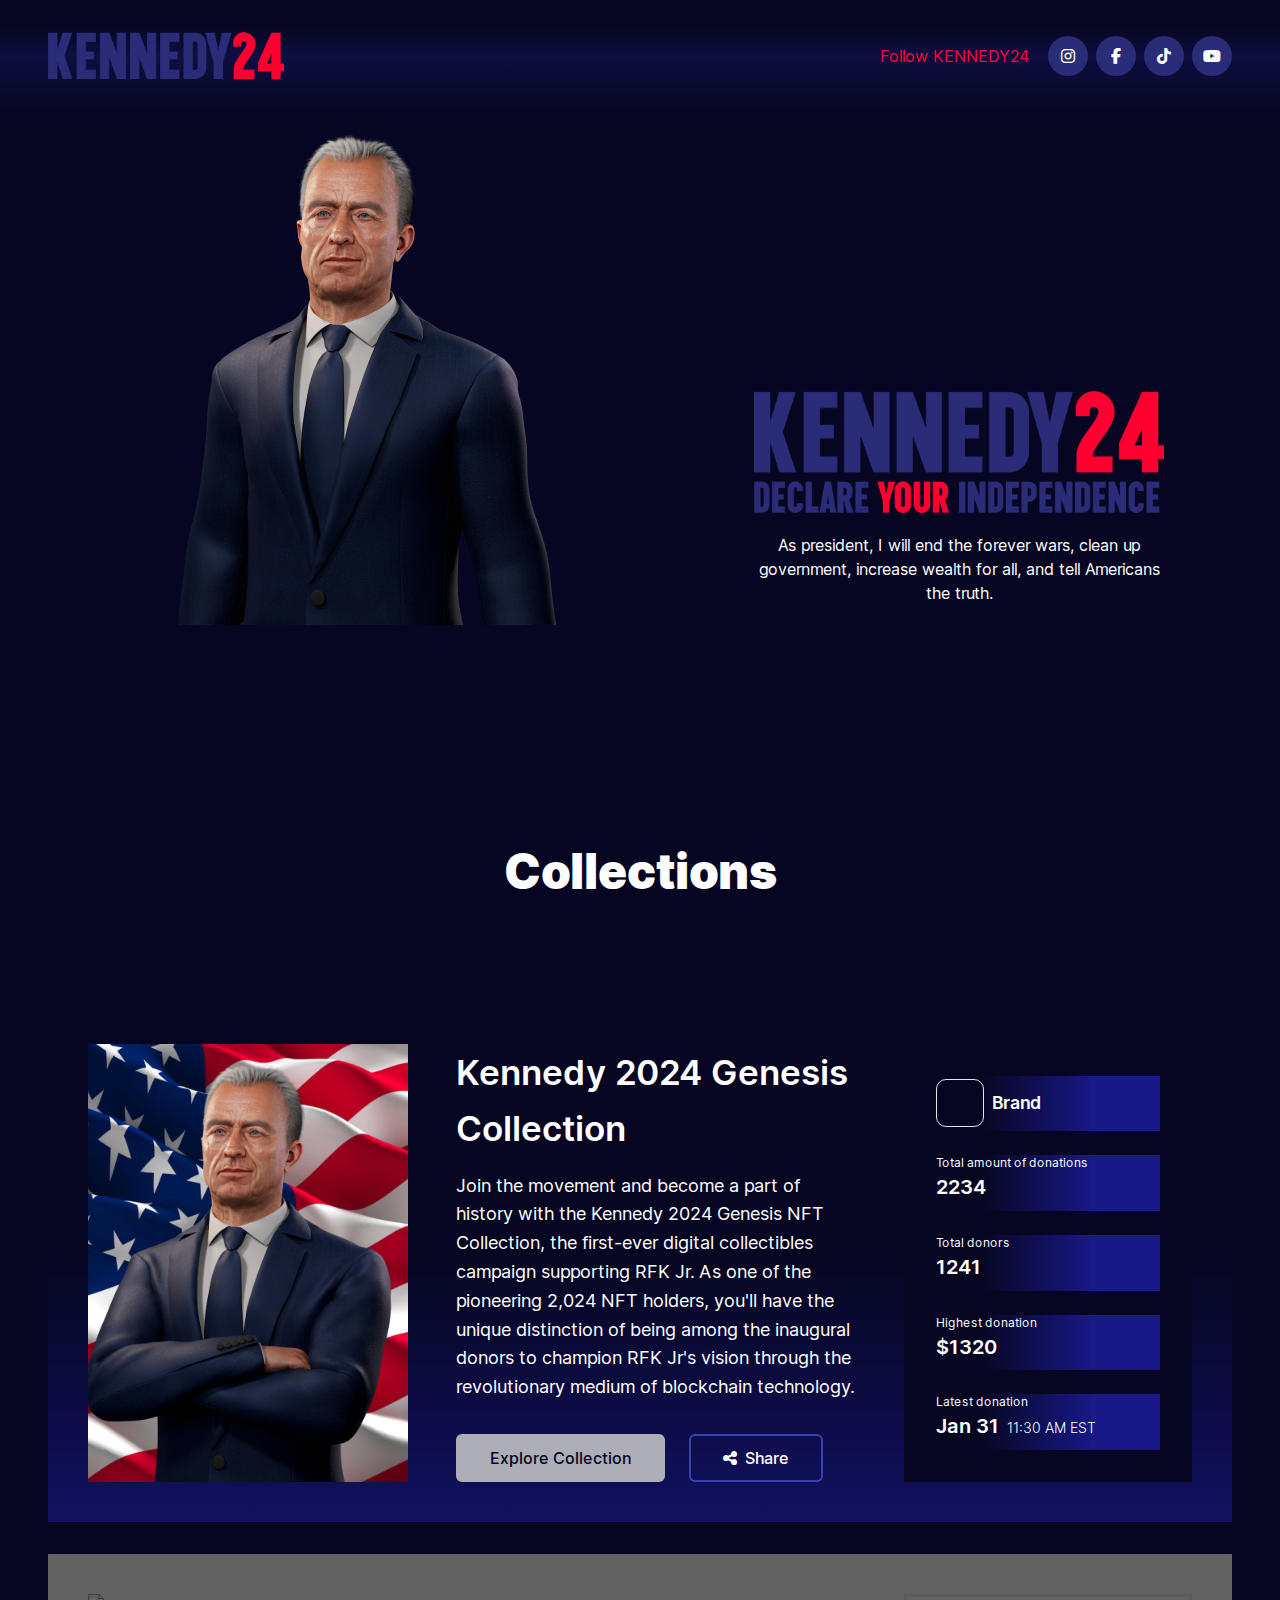
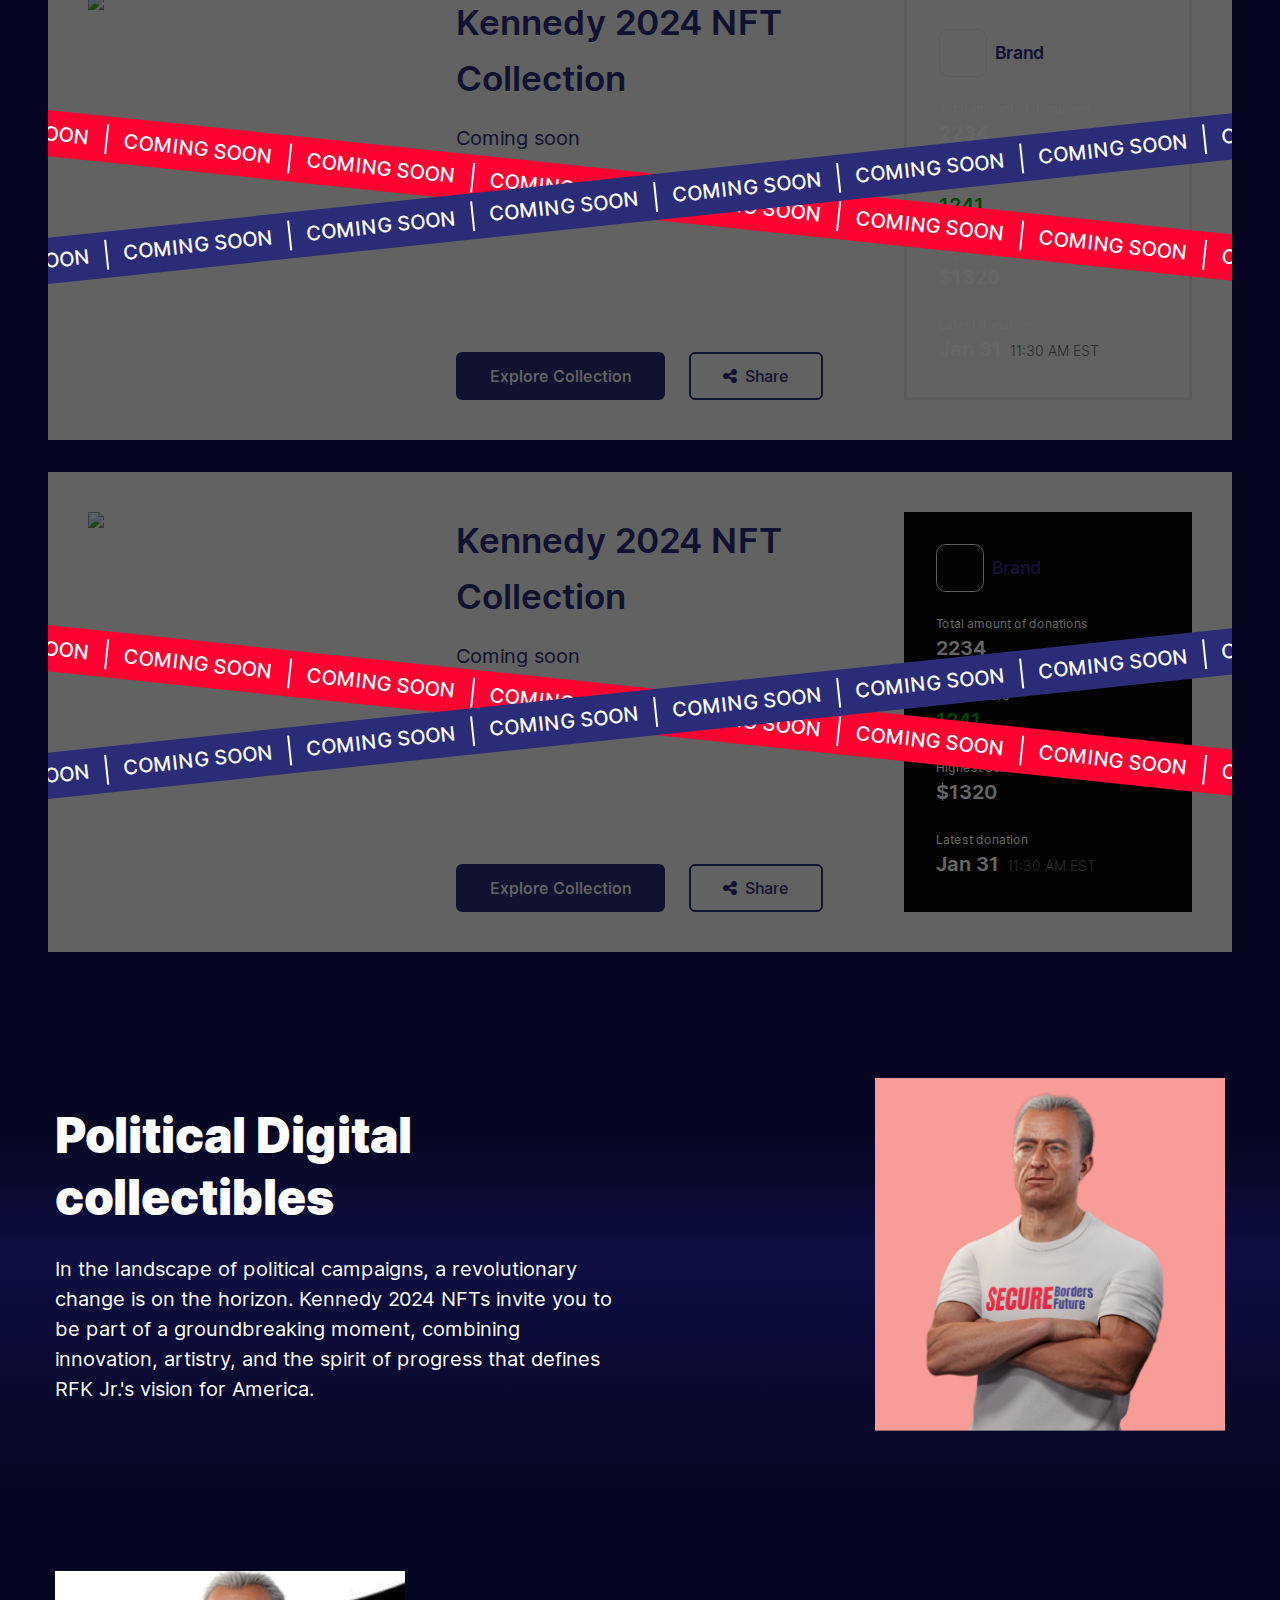
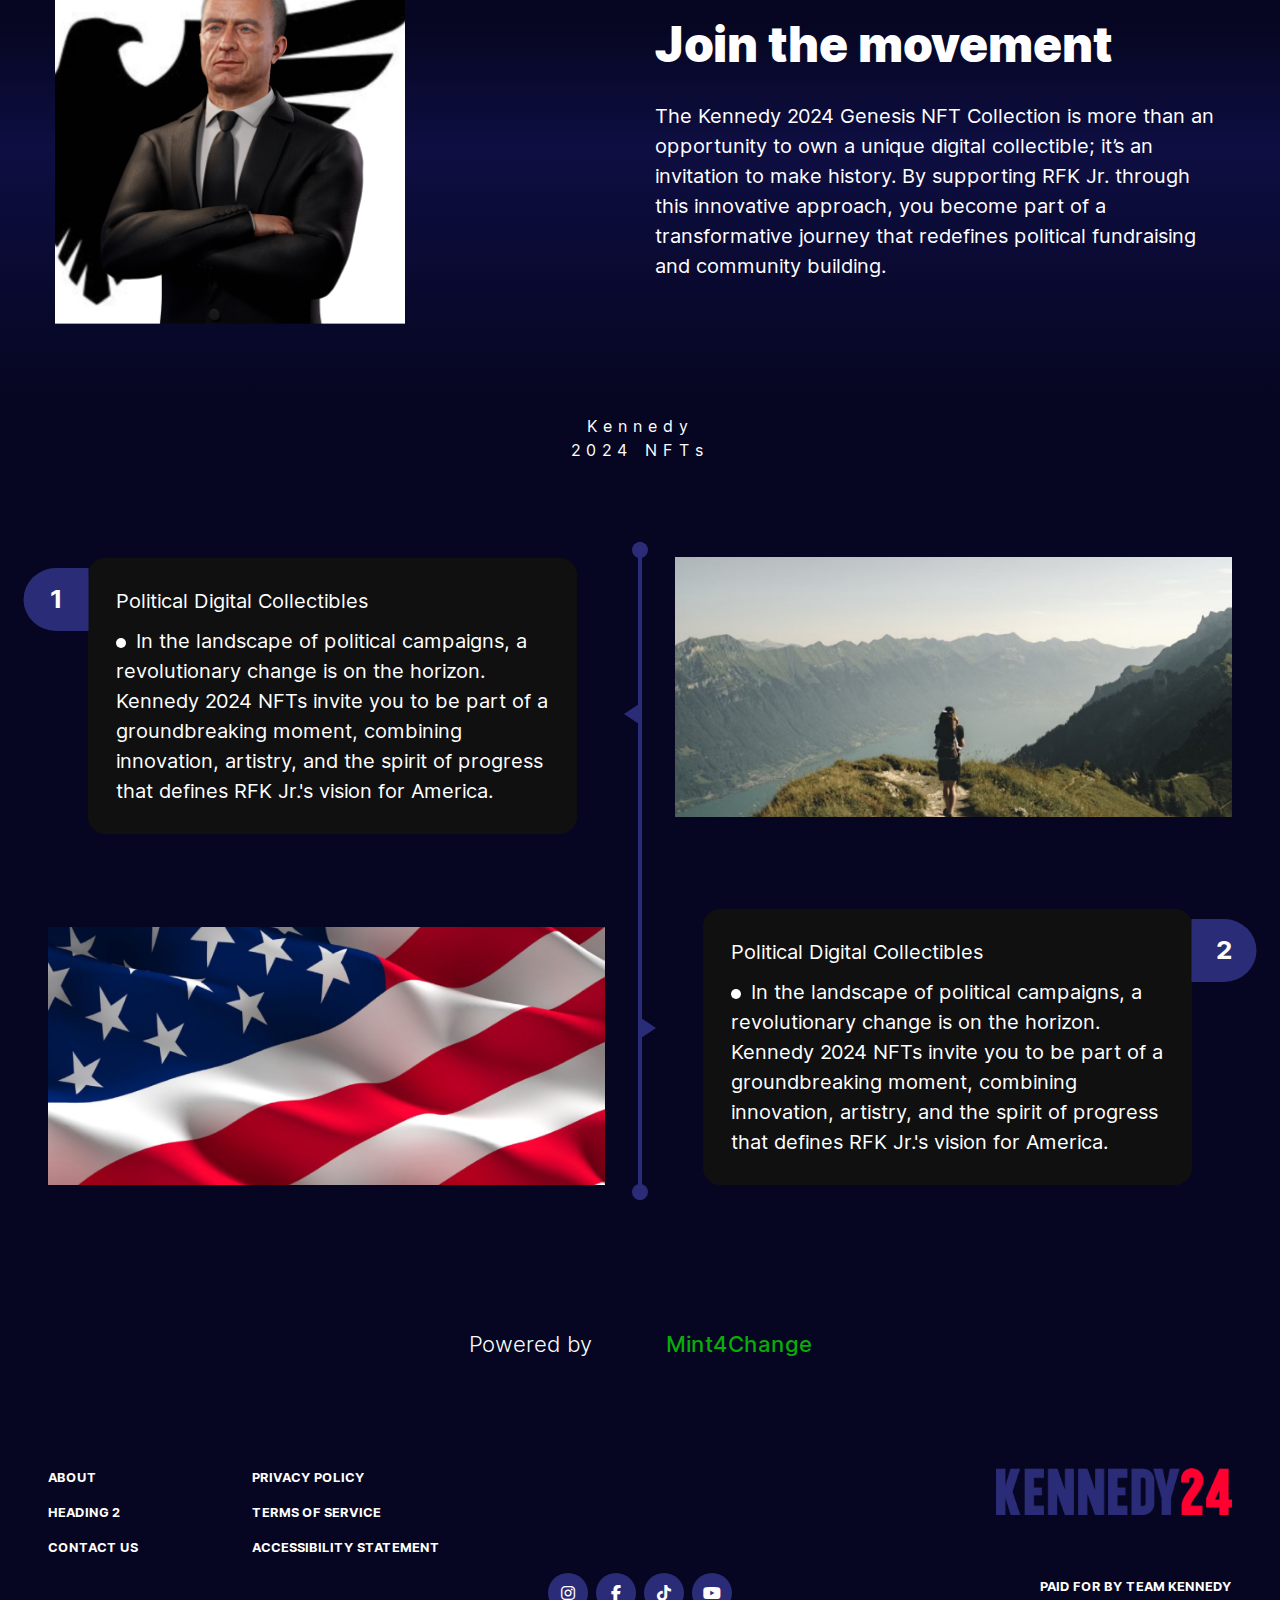
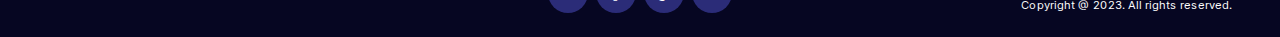
==== commit ac5f5977: "updated code" ====
--- a/index.html
+++ b/index.html
@@ -70,7 +70,7 @@
             <section class="" style="background: #060622;">
                 <div class="container space-y-14 py-14 sm:py-20">
                     <div class="space-y-5">
-                        <h1 style="color: #fff; margin-bottom: 100px;">Collections</h1>
+                        <h1 class="h1" >Collections</h1>
                         <!-- <p class="text-center font-light text-primary">subheading</p> -->
                     </div>
                     <div class="space-y-8">
@@ -512,22 +512,28 @@
                         Kennedy </br> 2024 NFTs
                     </div>
                     <div class="col-wrap">
+                        <span class="verticle_line">
+                        </span>
                         <div class=" col-left">
+                            <span class="triangle triangle-2"></span>
                             <div class="text_wrap">
-                                Political Digital Collectibles
-                                <p>In the landscape of political campaigns, a revolutionary change is on the horizon. Kennedy 2024 NFTs invite you to be part of a groundbreaking moment, combining innovation, artistry, and the spirit of  progress that defines RFK Jr.'s vision for America.</p>
+                                <span class="number-tag">1</span>
+                                <span class="title_text">Political Digital Collectibles</span>
+                                <p><span class="dot"></span>In the landscape of political campaigns, a revolutionary change is on the horizon. Kennedy 2024 NFTs invite you to be part of a groundbreaking moment, combining innovation, artistry, and the spirit of  progress that defines RFK Jr.'s vision for America.</p>
                             </div>
                             <div class="img_wrap">
                                 <img src="/images/flag.png" width="652" height="502" alt="">
                             </div>
                         </div>
-                        <div class=" col-left">
+                        <div class=" col-left col_reverse">
+                            <span class="triangle triangle-2"></span>
                             <div class="text_wrap">
-                                Political Digital Collectibles
-                                <p>In the landscape of political campaigns, a revolutionary change is on the horizon. Kennedy 2024 NFTs invite you to be part of a groundbreaking moment, combining innovation, artistry, and the spirit of  progress that defines RFK Jr.'s vision for America.</p>
+                                <span class="number-tag">2</span>
+                                <span class="title_text">Political Digital Collectibles</span>
+                                <p> <span class="dot"></span>In the landscape of political campaigns, a revolutionary change is on the horizon. Kennedy 2024 NFTs invite you to be part of a groundbreaking moment, combining innovation, artistry, and the spirit of  progress that defines RFK Jr.'s vision for America.</p>
                             </div>
                             <div class="img_wrap">
-                                <img src="/images/flag.png" width="652" height="502" alt="">
+                                <img src="/images/trip.png" width="652" height="502" alt="">
                             </div>
                         </div>
                     </div>
--- a/style.css
+++ b/style.css
@@ -17,6 +17,21 @@
   min-height: 100vh;
   margin: 0;
   background-color: #060622;
+}
+@media (max-width: 767px) {
+  body {
+    font-size: 16px;
+  }
+}
+
+.h1 {
+  color: #fff;
+  margin-bottom: 60px;
+}
+@media (min-width: 992px) {
+  .h1 {
+    margin-bottom: 100px;
+  }
 }
 
 .quantity {
@@ -318,6 +333,9 @@
   color: #fff;
 }
 
+.kennedy_section {
+  margin-bottom: 40px;
+}
 .kennedy_section .kennedy-heading {
   display: -webkit-box;
   display: -ms-flexbox;
@@ -328,7 +346,7 @@
   -webkit-box-pack: center;
       -ms-flex-pack: center;
           justify-content: center;
-  padding: 20px;
+  padding: 20px 20px 80px;
   font-size: 16px;
   line-height: 24px;
   color: #fff;
@@ -340,6 +358,128 @@
   display: -ms-flexbox;
   display: flex;
   padding: 15px 0;
+  gap: 70px;
+  position: relative;
+  -ms-flex-wrap: wrap;
+      flex-wrap: wrap;
+}
+@media (min-width: 768px) {
+  .kennedy_section .col-wrap {
+    -ms-flex-wrap: nowrap;
+        flex-wrap: nowrap;
+  }
+}
+.kennedy_section .col-wrap .verticle_line {
+  position: absolute;
+  top: 0;
+  bottom: 0;
+  left: 50%;
+  -webkit-transform: translateX(-50%);
+          transform: translateX(-50%);
+  width: 4px;
+  background: #2b2c78;
+  display: none;
+}
+@media (min-width: 992px) {
+  .kennedy_section .col-wrap .verticle_line {
+    display: inline-block;
+  }
+}
+.kennedy_section .col-wrap .verticle_line::after {
+  content: "";
+  width: 16px;
+  height: 16px;
+  border-radius: 50%;
+  background: #2b2c78;
+  position: absolute;
+  top: 0;
+  margin-left: -6px;
+}
+.kennedy_section .col-wrap .verticle_line::before {
+  content: "";
+  width: 16px;
+  height: 16px;
+  border-radius: 50%;
+  background: #2b2c78;
+  position: absolute;
+  bottom: 0;
+  margin-left: -6px;
+}
+.kennedy_section .col-wrap img {
+  width: 100%;
+}
+.kennedy_section .dot {
+  width: 10px;
+  height: 10px;
+  border-radius: 50%;
+  background: #fff;
+  display: inline-block;
+  margin-right: 10px;
+}
+.kennedy_section .text_wrap {
+  max-width: 489px;
+  width: 100%;
+  background: #101011;
+  border-radius: 17px;
+  padding: 28px;
+  position: relative;
+  z-index: 1;
+  font-size: 16px;
+  line-height: 24px;
+  margin: auto;
+}
+@media (min-width: 992px) {
+  .kennedy_section .text_wrap {
+    margin-left: 40px;
+    max-width: 380px;
+    font-size: 18px;
+    line-height: 28px;
+  }
+}
+@media (min-width: 1200px) {
+  .kennedy_section .text_wrap {
+    max-width: 489px;
+    font-size: 20px;
+    line-height: 30px;
+  }
+}
+.kennedy_section .text_wrap .number-tag {
+  z-index: -1;
+  position: absolute;
+  top: -65px;
+  left: 50%;
+  -webkit-transform: translateX(-50%);
+          transform: translateX(-50%);
+  background: #2b2c78;
+  display: -webkit-box;
+  display: -ms-flexbox;
+  display: flex;
+  -webkit-box-align: center;
+      -ms-flex-align: center;
+          align-items: center;
+  -webkit-box-pack: center;
+      -ms-flex-pack: center;
+          justify-content: center;
+  width: 65px;
+  height: 63px;
+  color: #fff;
+  font-size: 26px;
+  font-weight: bold;
+  border-radius: 50%;
+}
+@media (min-width: 992px) {
+  .kennedy_section .text_wrap .number-tag {
+    top: 10px;
+    left: -32px;
+    border-top-left-radius: 50%;
+    border-bottom-left-radius: 50%;
+    border-top-right-radius: 0%;
+    border-bottom-right-radius: 0%;
+  }
+}
+.kennedy_section .title_text {
+  display: inline-block;
+  margin-bottom: 10px;
 }
 .kennedy_section .col-left {
   color: #fff;
@@ -350,6 +490,82 @@
   -webkit-box-direction: normal;
       -ms-flex-direction: column;
           flex-direction: column;
-  gap: 92px;
-  width: 50%;
+  gap: 40px;
+  width: 100%;
+  position: relative;
+}
+@media (min-width: 768px) {
+  .kennedy_section .col-left {
+    gap: 92px;
+    width: 50%;
+  }
+}
+.kennedy_section .col-left .triangle {
+  display: none;
+  margin: 0 2px;
+  vertical-align: middle;
+  position: absolute;
+  top: 25%;
+  -webkit-transform: translateY(-50%);
+          transform: translateY(-50%);
+}
+@media (min-width: 992px) {
+  .kennedy_section .col-left .triangle {
+    display: inline-block;
+  }
+}
+.kennedy_section .col-left .triangle.triangle-2 {
+  width: 6px;
+  height: 15px;
+  border-right: solid 15px rgb(43, 44, 120);
+  border-bottom: solid 10px transparent;
+  border-top: solid 10px transparent;
+  right: -36px;
+}
+.kennedy_section .col-left.col_reverse {
+  -webkit-box-orient: vertical;
+  -webkit-box-direction: reverse;
+      -ms-flex-direction: column-reverse;
+          flex-direction: column-reverse;
+}
+@media (max-width: 767px) {
+  .kennedy_section .col-left.col_reverse .img_wrap {
+    margin-bottom: 70px;
+  }
+}
+.kennedy_section .col-left.col_reverse .triangle {
+  top: 75%;
+}
+.kennedy_section .col-left.col_reverse .triangle.triangle-2 {
+  right: auto;
+  left: -36px;
+  border-left: solid 15px rgb(43, 44, 120);
+  border-bottom: solid 10px transparent;
+  border-top: solid 10px transparent;
+  border-right: 0;
+}
+.kennedy_section .col-left.col_reverse .text_wrap {
+  margin: auto;
+}
+@media (min-width: 768px) {
+  .kennedy_section .col-left.col_reverse .text_wrap {
+    margin-left: auto;
+    margin-right: 40px;
+  }
+}
+.kennedy_section .col-left.col_reverse .text_wrap .number-tag {
+  top: -65px;
+  left: 50%;
+  border-radius: 50%;
+}
+@media (min-width: 992px) {
+  .kennedy_section .col-left.col_reverse .text_wrap .number-tag {
+    top: 10px;
+    left: auto;
+    right: -97px;
+    border-top-right-radius: 50%;
+    border-bottom-right-radius: 50%;
+    border-top-left-radius: 0%;
+    border-bottom-left-radius: 0%;
+  }
 }